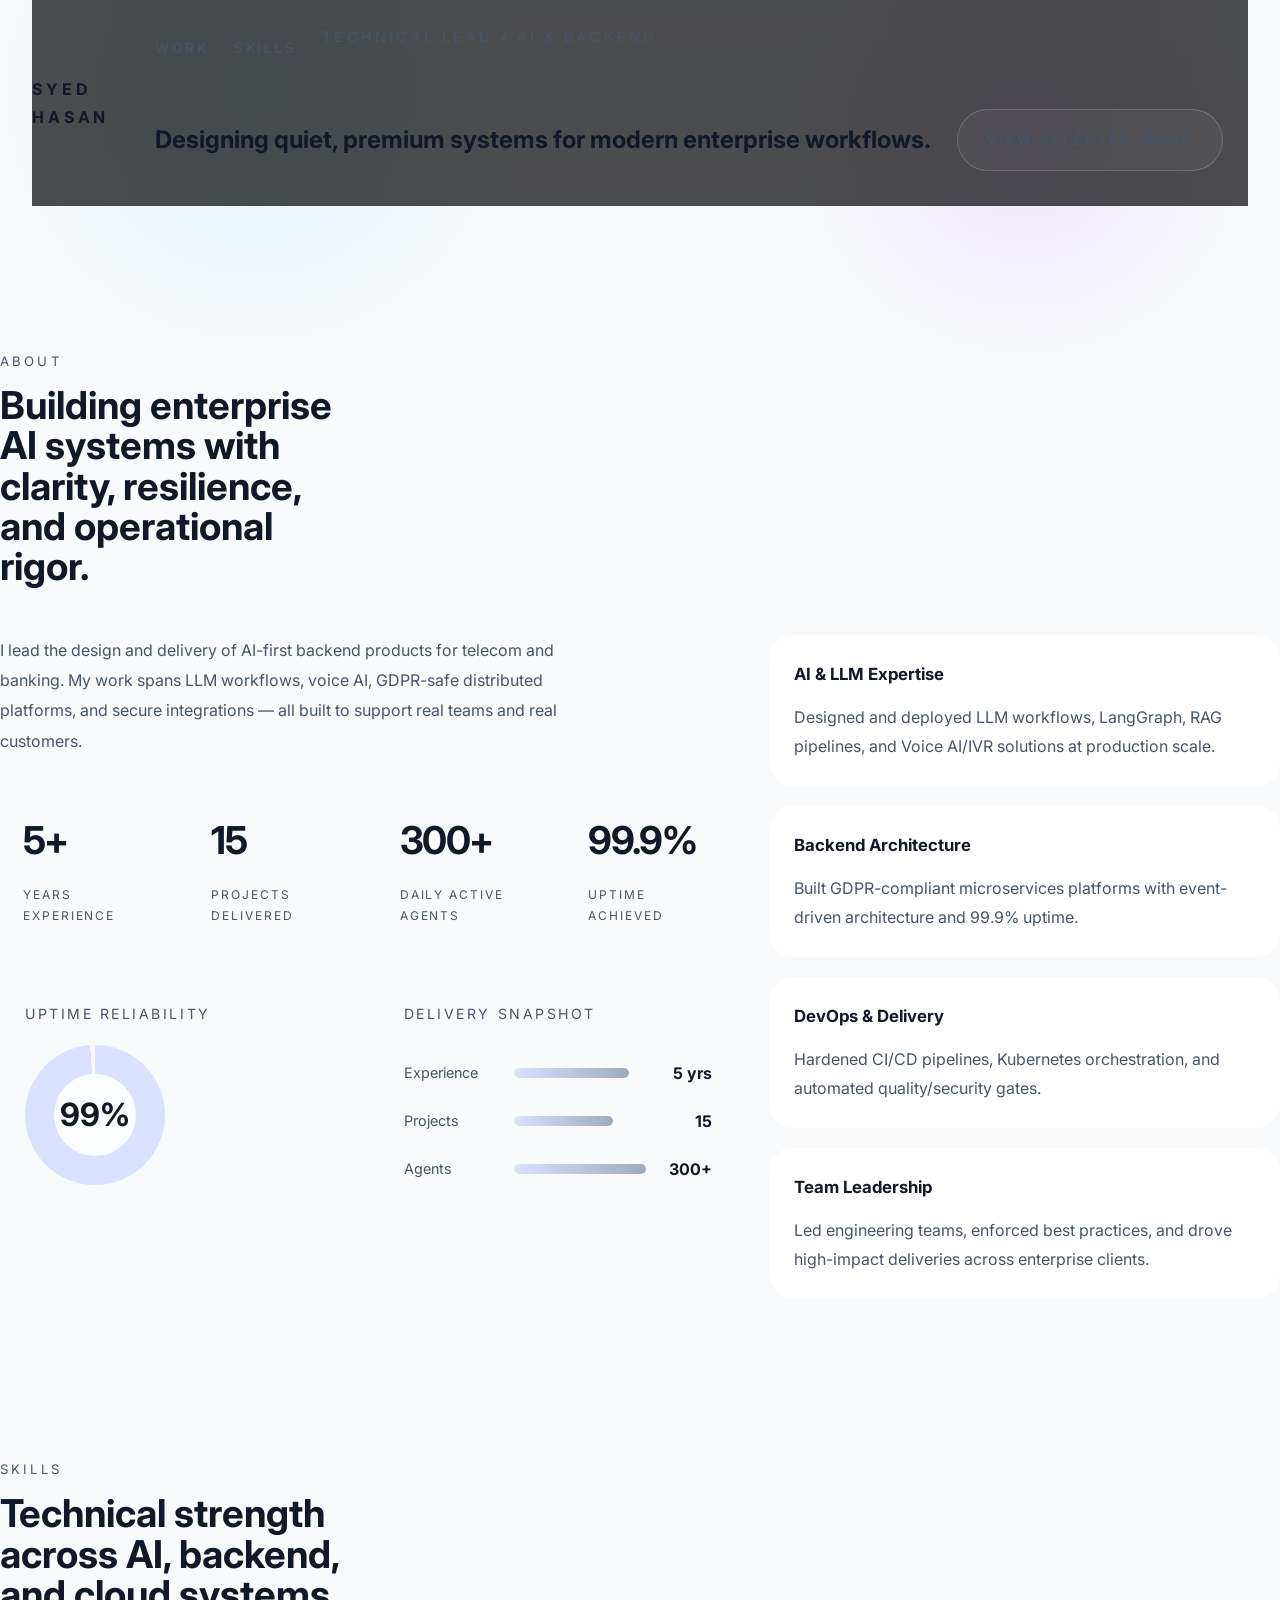
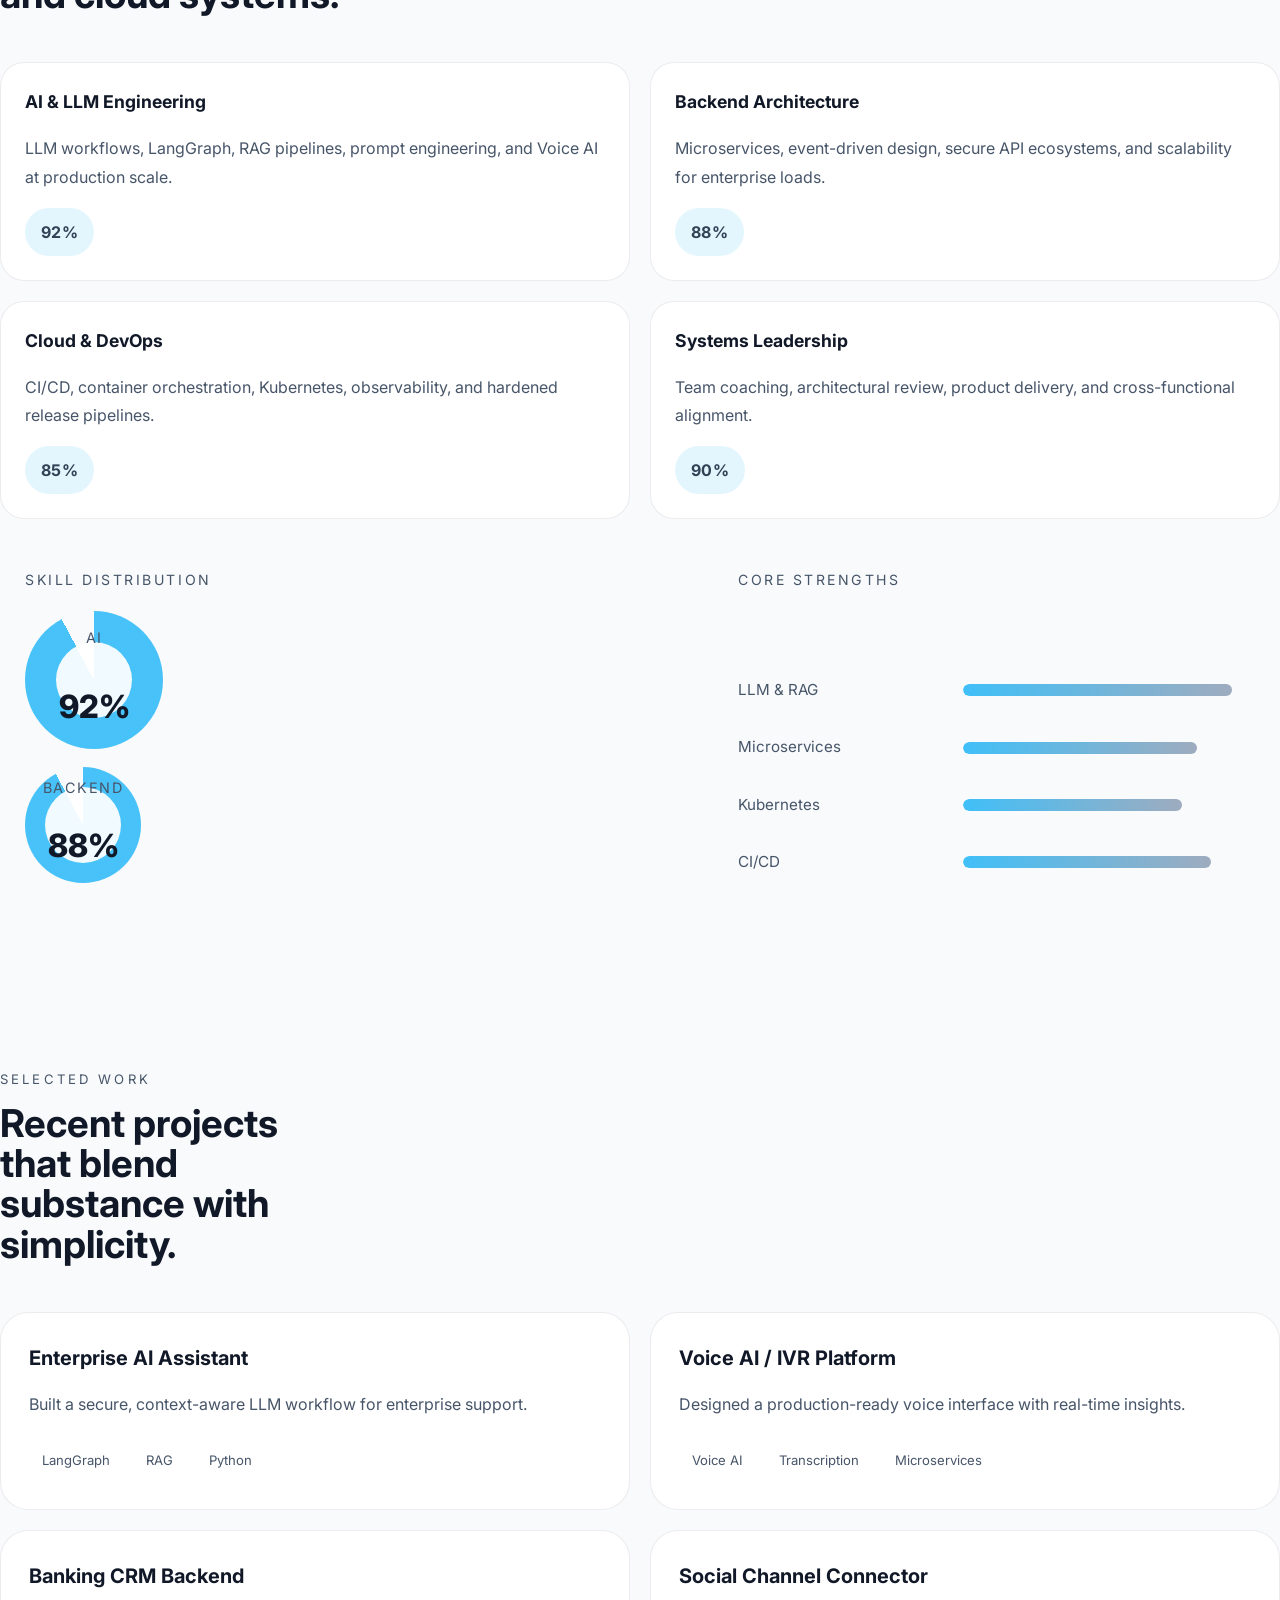
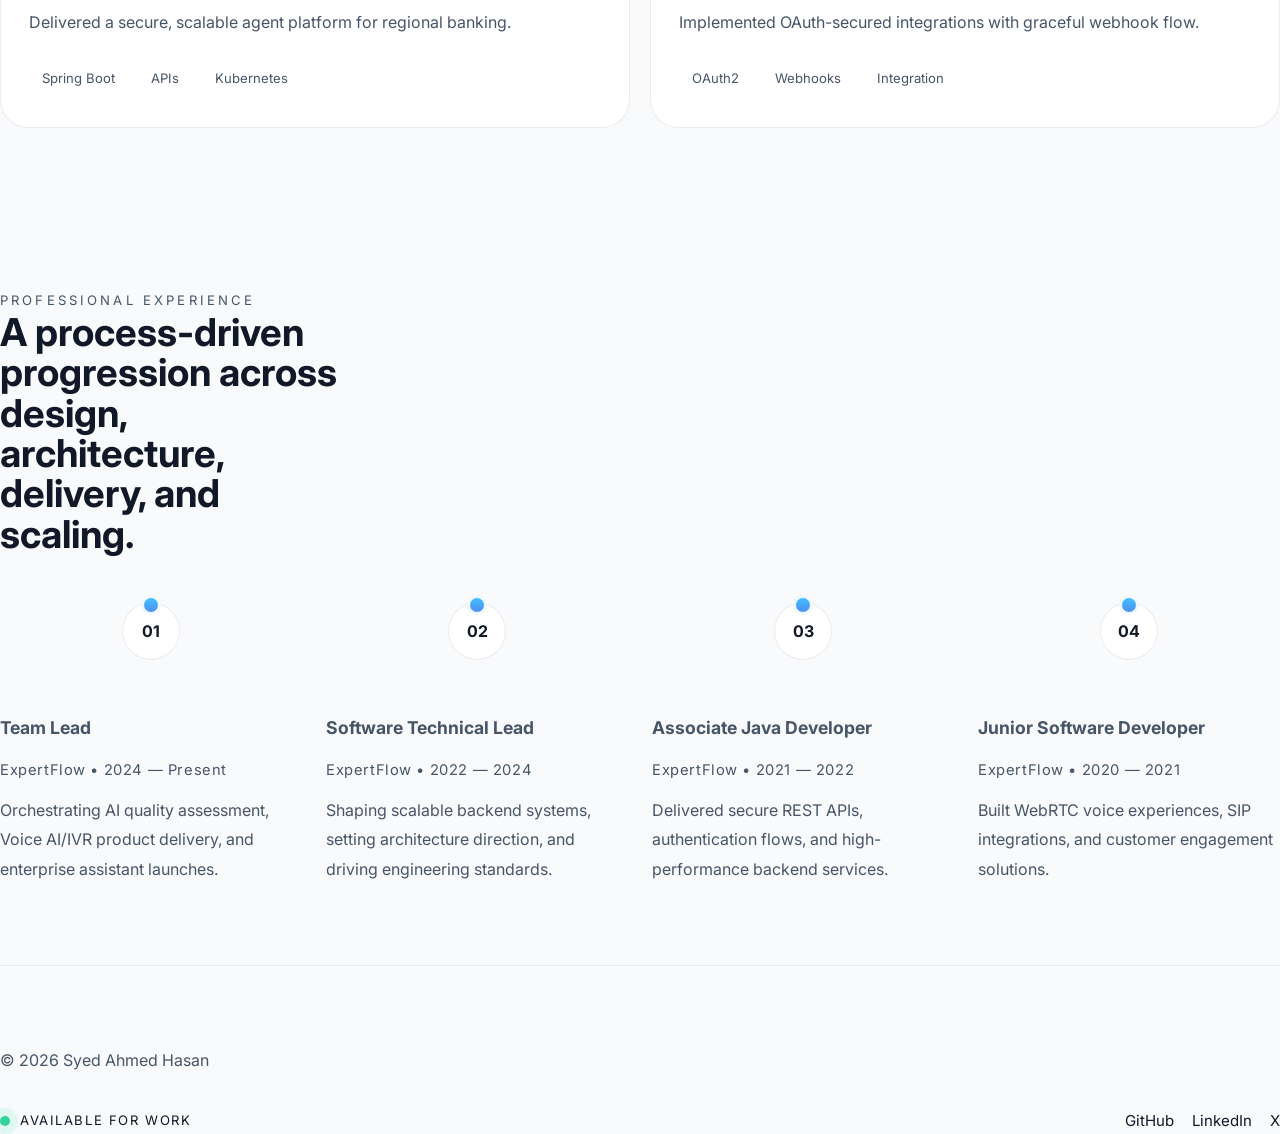
==== public/portfolio.html @ 3d046745 "remove into" ====
﻿<!DOCTYPE html>
<html lang="en">
  <head>
    <meta charset="UTF-8" />
    <meta name="viewport" content="width=device-width, initial-scale=1.0" />
    <meta name="color-scheme" content="dark light" />
    <meta name="theme-color" content="#09090b" />
    <title>Syed Ahmed Hasan — Portfolio</title>
    <meta
      name="description"
      content="A premium personal portfolio for a creative technical lead and AI engineer."
    />
    <link rel="preconnect" href="https://fonts.googleapis.com" />
    <link rel="preconnect" href="https://fonts.gstatic.com" crossorigin />
    <link
      href="https://fonts.googleapis.com/css2?family=Inter:wght@400;500;600;700;800&display=swap"
      rel="stylesheet"
    />
    <link rel="stylesheet" href="styles.css" />
  </head>
  <body>
    <div class="page-shell">
      <header class="topbar">
        <div class="brand">Syed Hasan</div>
        <button class="menu-toggle" aria-label="Toggle navigation">
          <span></span>
          <span></span>
          <span></span>
        </button>
        <nav class="nav-links" aria-label="Primary navigation">
          <a href="#work">Work</a>
            <a href="#skills">Skills</a>
            <p class="eyebrow">Technical Lead • AI & Backend</p>
            <h1>Designing quiet, premium systems for modern enterprise workflows.</h1>
            <!-- <p class="intro">
              I build refined AI platforms, scalable backend products, and
              thoughtful digital experiences for teams that move fast and value
              clarity.
            </p> -->
            <div class="hero-actions">
              <a class="button" href="#work">View Selected Work</a>
            </div>
          </div>
        </section>

        <section id="about" class="section about">
          <div class="section-heading">
            <p class="section-label">About</p>
            <h2>Building enterprise AI systems with clarity, resilience, and operational rigor.</h2>
          </div>
          <div class="about-grid">
            <div class="about-copy">
              <p class="about-text">
                I lead the design and delivery of AI-first backend products for telecom and banking. My work spans
                LLM workflows, voice AI, GDPR-safe distributed platforms, and secure integrations — all built to support
                real teams and real customers.
              </p>
              <div class="stats-grid">
                <article class="stat-card">
                  <span class="stat-value">5+</span>
                  <span class="stat-label">Years Experience</span>
                </article>
                <article class="stat-card">
                  <span class="stat-value">15</span>
                  <span class="stat-label">Projects Delivered</span>
                </article>
                <article class="stat-card">
                  <span class="stat-value">300+</span>
                  <span class="stat-label">Daily Active Agents</span>
                </article>
                <article class="stat-card">
                  <span class="stat-value">99.9%</span>
                  <span class="stat-label">Uptime Achieved</span>
                </article>
              </div>
              <div class="graph-grid" aria-label="Portfolio impact charts">
                <article class="graph-card">
                  <p class="graph-title">Uptime reliability</p>
                  <div class="radial-chart" role="img" aria-label="99 percent uptime">
                    <span>99%</span>
                  </div>
                </article>
                <article class="graph-card">
                  <p class="graph-title">Delivery snapshot</p>
                  <div class="bars">
                    <div class="bar-row">
                      <span class="bar-label">Experience</span>
                      <div class="bar"><span class="fill fill-80"></span></div>
                      <strong>5 yrs</strong>
                    </div>
                    <div class="bar-row">
                      <span class="bar-label">Projects</span>
                      <div class="bar"><span class="fill fill-60"></span></div>
                      <strong>15</strong>
                    </div>
                    <div class="bar-row">
                      <span class="bar-label">Agents</span>
                      <div class="bar"><span class="fill fill-95"></span></div>
                      <strong>300+</strong>
                    </div>
                  </div>
                </article>
              </div>
            </div>
            <aside class="about-highlights">
              <article class="highlight-card">
                <h3>AI &amp; LLM Expertise</h3>
                <p>Designed and deployed LLM workflows, LangGraph, RAG pipelines, and Voice AI/IVR solutions at production scale.</p>
              </article>
              <article class="highlight-card">
                <h3>Backend Architecture</h3>
                <p>Built GDPR-compliant microservices platforms with event-driven architecture and 99.9% uptime.</p>
              </article>
              <article class="highlight-card">
                <h3>DevOps &amp; Delivery</h3>
                <p>Hardened CI/CD pipelines, Kubernetes orchestration, and automated quality/security gates.</p>
              </article>
              <article class="highlight-card">
                <h3>Team Leadership</h3>
                <p>Led engineering teams, enforced best practices, and drove high-impact deliveries across enterprise clients.</p>
              </article>
            </aside>
          </div>
        </section>

        <section id="skills" class="section skills">
          <div class="section-heading">
            <p class="section-label">Skills</p>
            <h2>Technical strength across AI, backend, and cloud systems.</h2>
          </div>
          <div class="skills-grid">
            <article class="skill-tile">
              <h3>AI &amp; LLM Engineering</h3>
              <p>LLM workflows, LangGraph, RAG pipelines, prompt engineering, and Voice AI at production scale.</p>
              <div class="skill-pill">92%</div>
            </article>
            <article class="skill-tile">
              <h3>Backend Architecture</h3>
              <p>Microservices, event-driven design, secure API ecosystems, and scalability for enterprise loads.</p>
              <div class="skill-pill">88%</div>
            </article>
            <article class="skill-tile">
              <h3>Cloud &amp; DevOps</h3>
              <p>CI/CD, container orchestration, Kubernetes, observability, and hardened release pipelines.</p>
              <div class="skill-pill">85%</div>
            </article>
            <article class="skill-tile">
              <h3>Systems Leadership</h3>
              <p>Team coaching, architectural review, product delivery, and cross-functional alignment.</p>
              <div class="skill-pill">90%</div>
            </article>
          </div>
          <div class="skill-charts">
            <article class="chart-card">
              <p class="chart-title">Skill distribution</p>
              <div class="radial-skill">
                <span>AI</span>
                <strong>92%</strong>
              </div>
              <div class="radial-skill small">
                <span>Backend</span>
                <strong>88%</strong>
              </div>
            </article>
            <article class="chart-card">
              <p class="chart-title">Core strengths</p>
              <div class="skill-bars">
                <div class="skill-row">
                  <span>LLM &amp; RAG</span>
                  <div class="bar-track"><div class="bar-fill fill-92"></div></div>
                </div>
                <div class="skill-row">
                  <span>Microservices</span>
                  <div class="bar-track"><div class="bar-fill fill-80"></div></div>
                </div>
                <div class="skill-row">
                  <span>Kubernetes</span>
                  <div class="bar-track"><div class="bar-fill fill-75"></div></div>
                </div>
                <div class="skill-row">
                  <span>CI/CD</span>
                  <div class="bar-track"><div class="bar-fill fill-85"></div></div>
                </div>
              </div>
            </article>
          </div>
        </section>

        <section id="work" class="section work">
          <div class="section-heading">
            <p class="section-label">Selected Work</p>
            <h2>Recent projects that blend substance with simplicity.</h2>
          </div>
          <div class="work-grid">
            <article class="card">
              <h3>Enterprise AI Assistant</h3>
              <p>Built a secure, context-aware LLM workflow for enterprise support.</p>
              <div class="tags">
                <span>LangGraph</span>
                <span>RAG</span>
                <span>Python</span>
              </div>
            </article>
            <article class="card">
              <h3>Voice AI / IVR Platform</h3>
              <p>Designed a production-ready voice interface with real-time insights.</p>
              <div class="tags">
                <span>Voice AI</span>
                <span>Transcription</span>
                <span>Microservices</span>
              </div>
            </article>
            <article class="card">
              <h3>Banking CRM Backend</h3>
              <p>Delivered a secure, scalable agent platform for regional banking.</p>
              <div class="tags">
                <span>Spring Boot</span>
                <span>APIs</span>
                <span>Kubernetes</span>
              </div>
            </article>
            <article class="card">
              <h3>Social Channel Connector</h3>
              <p>Implemented OAuth-secured integrations with graceful webhook flow.</p>
              <div class="tags">
                <span>OAuth2</span>
                <span>Webhooks</span>
                <span>Integration</span>
              </div>
            </article>
          </div>
        </section>

        <section id="experience" class="section experience-flow">
          <div class="section-heading">
            <p class="section-label">Professional Experience</p>
            <h2>A process-driven progression across design, architecture, delivery, and scaling.</h2>
          </div>
          <div class="flow-track" aria-label="Professional experience process flow">
            <article class="flow-step">
              <div class="step-marker">01</div>
              <div class="step-copy">
                <p class="step-title">Team Lead</p>
                <p class="step-meta">ExpertFlow • 2024 — Present</p>
                <p>Orchestrating AI quality assessment, Voice AI/IVR product delivery, and enterprise assistant launches.</p>
              </div>
            </article>
            <article class="flow-step">
              <div class="step-marker">02</div>
              <div class="step-copy">
                <p class="step-title">Software Technical Lead</p>
                <p class="step-meta">ExpertFlow • 2022 — 2024</p>
                <p>Shaping scalable backend systems, setting architecture direction, and driving engineering standards.</p>
              </div>
            </article>
            <article class="flow-step">
              <div class="step-marker">03</div>
              <div class="step-copy">
                <p class="step-title">Associate Java Developer</p>
                <p class="step-meta">ExpertFlow • 2021 — 2022</p>
                <p>Delivered secure REST APIs, authentication flows, and high-performance backend services.</p>
              </div>
            </article>
            <article class="flow-step">
              <div class="step-marker">04</div>
              <div class="step-copy">
                <p class="step-title">Junior Software Developer</p>
                <p class="step-meta">ExpertFlow • 2020 — 2021</p>
                <p>Built WebRTC voice experiences, SIP integrations, and customer engagement solutions.</p>
              </div>
            </article>
          </div>
        </section>
      </main>

      <footer id="footer" class="footer">
        <p>© 2026 Syed Ahmed Hasan</p>
        <div class="footer-meta">
          <span class="status">
            <span class="status-dot"></span> available for work
          </span>
          <span class="social-links">
            <a href="https://github.com/hasyed97" target="_blank" rel="noreferrer">GitHub</a>
            <a href="https://linkedin.com" target="_blank" rel="noreferrer">LinkedIn</a>
            <a href="https://x.com" target="_blank" rel="noreferrer">X</a>
          </span>
        </div>
      </footer>
    </div>
    <script src="script.js"></script>
  </body>
</html>
---- public/styles.css ----
﻿@import "https://fonts.googleapis.com/css2?family=Inter:wght@400;500;600;700;800&display=swap";

:root {
  color-scheme: dark;
  font-family: "Inter", ui-sans-serif, system-ui, -apple-system, BlinkMacSystemFont,
    "Segoe UI", sans-serif;
  --bg: #09090b;
  --surface: rgba(255, 255, 255, 0.04);
  --surface-strong: rgba(255, 255, 255, 0.08);
  --text: #fafafa;
  --muted: #94a3b8;
  --accent: #d8e0ff;
  --border: rgba(255, 255, 255, 0.08);
  --panel: rgba(15, 23, 42, 0.9);
  --shadow: 0 45px 120px rgba(0, 0, 0, 0.28);
  background-color: var(--bg);
  color: var(--text);
}

@media (prefers-color-scheme: light) {
  :root {
    color-scheme: light;
    --bg: #f8fafc;
    --surface: rgba(255, 255, 255, 0.72);
    --surface-strong: rgba(15, 23, 42, 0.06);
    --text: #111827;
    --muted: #475569;
    --accent: #334155;
    --border: rgba(15, 23, 42, 0.08);
    --panel: rgba(255, 255, 255, 0.92);
    --shadow: 0 35px 90px rgba(15, 23, 42, 0.08);
  }
}

* {
  box-sizing: border-box;
}

html {
  scroll-behavior: smooth;
}

body {
  margin: 0;
  min-height: 100vh;
  background-color: var(--bg);
  color: var(--text);
  line-height: 1.75;
}

body::before {
  content: "";
  position: fixed;
  inset: 0;
  pointer-events: none;
  background: radial-gradient(circle at 20% 10%, rgba(56, 189, 248, 0.12), transparent 20%),
    radial-gradient(circle at 80% 15%, rgba(168, 85, 247, 0.12), transparent 18%);
}

img,
svg {
  display: block;
  max-width: 100%;
}

button,
a {
  font: inherit;
}

.page-shell {
  position: relative;
  max-width: 1280px;
  margin: 0 auto;
  padding: 0 32px 64px;
}

.topbar {
  position: sticky;
  top: 0;
  z-index: 20;
  display: flex;
  align-items: center;
  justify-content: space-between;
  gap: 24px;
  padding: 24px 0;
  backdrop-filter: blur(24px);
  background: rgba(9, 9, 11, 0.72);
  border-bottom: 1px solid var(--border);
}

.brand {
  font-size: 1rem;
  font-weight: 700;
  letter-spacing: 0.24em;
  text-transform: uppercase;
  color: var(--text);
}

.nav-links {
  display: flex;
  gap: 26px;
  align-items: center;
  flex-wrap: wrap;
}

.nav-links a {
  color: var(--muted);
  text-decoration: none;
  font-size: 0.88rem;
  letter-spacing: 0.18em;
  text-transform: uppercase;
  transition: color 150ms ease;
}

.nav-links a:hover,
.nav-links a:focus-visible {
  color: var(--text);
}

.menu-toggle {
  display: none;
  border: none;
  background: transparent;
  padding: 10px;
  cursor: pointer;
}

.menu-toggle span {
  display: block;
  width: 22px;
  height: 2px;
  border-radius: 999px;
  background: var(--text);
  margin: 5px 0;
  transition: transform 150ms ease, opacity 150ms ease;
}

.hero {
  padding: 140px 0 100px;
}

.eyebrow {
  margin: 0 0 1.5rem;
  font-size: 0.9rem;
  letter-spacing: 0.22em;
  text-transform: uppercase;
  color: var(--muted);
}

.hero h1 {
  margin: 0;
  font-size: clamp(3rem, 5vw, 5.4rem);
  font-weight: 800;
  letter-spacing: -0.06em;
  line-height: 0.98;
  max-width: 12ch;
}

.hero .intro {
  margin: 2rem 0 2.6rem;
  max-width: 60ch;
  color: var(--muted);
  font-size: 1.05rem;
  line-height: 1.9;
}

.hero-actions {
  display: flex;
  align-items: center;
}

.button {
  display: inline-flex;
  align-items: center;
  justify-content: center;
  padding: 18px 28px;
  border-radius: 999px;
  border: 1px solid rgba(255, 255, 255, 0.18);
  background: rgba(255, 255, 255, 0.04);
  color: var(--text);
  text-decoration: none;
  font-weight: 600;
  letter-spacing: 0.02em;
  transition: transform 150ms ease, background-color 150ms ease, border-color 150ms ease;
}

.button:hover,
.button:focus-visible {
  transform: translateY(-2px);
  background: rgba(255, 255, 255, 0.08);
  border-color: rgba(255, 255, 255, 0.27);
}

.section {
  padding: 80px 0;
}

.section-heading {
  margin-bottom: 48px;
}

.section-label {
  margin: 0 0 12px;
  color: var(--muted);
  text-transform: uppercase;
  letter-spacing: 0.24em;
  font-size: 0.82rem;
}

.section-heading h2 {
  margin: 0;
  font-size: clamp(2rem, 3vw, 3.2rem);
  max-width: 14ch;
  line-height: 1.05;
}

.about-grid {
  display: grid;
  grid-template-columns: 1.3fr 0.9fr;
  gap: 32px;
  align-items: start;
}

.about-copy {
  display: grid;
  gap: 28px;
}

.about-text {
  margin: 0;
  color: var(--muted);
  font-size: 1rem;
  max-width: 58ch;
  line-height: 1.9;
}

.stats-grid {
  display: grid;
  grid-template-columns: repeat(4, minmax(0, 1fr));
  gap: 16px;
}

.stat-card {
  padding: 22px;
  border-radius: 20px;
  background: rgba(255, 255, 255, 0.05);
  border: 1px solid rgba(255, 255, 255, 0.08);
  display: grid;
  gap: 10px;
}

.stat-value {
  font-size: 2.4rem;
  font-weight: 700;
  letter-spacing: -0.04em;
}

.stat-label {
  color: var(--muted);
  text-transform: uppercase;
  letter-spacing: 0.16em;
  font-size: 0.75rem;
}

.graph-grid {
  display: grid;
  grid-template-columns: 1fr 1fr;
  gap: 20px;
}

.graph-card,
.chart-card {
  padding: 24px;
  border-radius: 24px;
  background: rgba(255, 255, 255, 0.05);
  border: 1px solid rgba(255, 255, 255, 0.08);
  display: grid;
  gap: 18px;
}

.skills-grid {
  display: grid;
  grid-template-columns: repeat(2, minmax(0, 1fr));
  gap: 20px;
}

.skill-tile {
  padding: 24px;
  border-radius: 24px;
  background: var(--panel);
  border: 1px solid var(--border);
  display: grid;
  gap: 16px;
}

.skill-tile h3 {
  margin: 0;
  font-size: 1.1rem;
  font-weight: 700;
}

.skill-tile p {
  margin: 0;
  color: var(--muted);
  line-height: 1.8;
}

.skill-pill {
  display: inline-flex;
  align-items: center;
  justify-content: center;
  width: fit-content;
  padding: 10px 16px;
  border-radius: 999px;
  background: rgba(56, 189, 248, 0.14);
  color: var(--accent);
  font-weight: 700;
  letter-spacing: 0.02em;
}

.skill-charts {
  display: grid;
  grid-template-columns: 1.1fr 0.9fr;
  gap: 20px;
  margin-top: 24px;
}

.chart-title {
  margin: 0;
  color: var(--muted);
  font-size: 0.88rem;
  text-transform: uppercase;
  letter-spacing: 0.18em;
}

.radial-skill {
  width: 138px;
  height: 138px;
  border-radius: 50%;
  background: conic-gradient(
    rgba(56, 189, 248, 0.92) 0deg 332deg,
    rgba(255, 255, 255, 0.08) 332deg 360deg
  );
  display: grid;
  place-items: center;
  position: relative;
}

.radial-skill::before {
  content: "";
  width: 76px;
  height: 76px;
  border-radius: 50%;
  background: var(--panel);
  position: absolute;
}

.radial-skill span,
.radial-skill strong {
  position: relative;
}

.radial-skill span {
  color: var(--muted);
  font-size: 0.9rem;
  letter-spacing: 0.1em;
  text-transform: uppercase;
}

.radial-skill strong {
  color: var(--text);
  font-size: 2rem;
  font-weight: 800;
}

.radial-skill.small {
  width: 116px;
  height: 116px;
}

.skill-bars {
  display: grid;
  gap: 16px;
}

.skill-row {
  display: grid;
  grid-template-columns: 1fr 1.4fr;
  gap: 16px;
  align-items: center;
}

.skill-row span {
  color: var(--muted);
  font-size: 0.95rem;
}

.bar-track {
  width: 100%;
  height: 12px;
  border-radius: 999px;
  background: rgba(255, 255, 255, 0.08);
  overflow: hidden;
}

.bar-fill {
  width: 0;
  height: 100%;
  border-radius: inherit;
  background: linear-gradient(90deg, rgba(56, 189, 248, 0.96), rgba(148, 163, 184, 0.9));
  transition: width 320ms ease, transform 240ms ease, background 320ms ease;
}

.bar-row {
  transition: transform 200ms ease;
}

.bar-row:hover {
  transform: translateX(3px);
}

.bar-row:hover .bar-fill {
  transform: scaleX(1.02);
  background: linear-gradient(90deg, rgba(56, 189, 248, 1), rgba(148, 163, 184, 0.98));
}

.skill-tile {
  transition: transform 220ms ease, border-color 220ms ease, background-color 220ms ease;
}

.skill-tile:hover {
  transform: translateY(-3px);
  border-color: rgba(56, 189, 248, 0.2);
}

.skill-tile:hover .skill-pill {
  background: rgba(56, 189, 248, 0.18);
}

.fill-92 {
  width: 92%;
}

.fill-85 {
  width: 85%;
}

.fill-80 {
  width: 80%;
}

.fill-75 {
  width: 75%;
}

.experience-flow .flow-track {
  position: relative;
  padding-left: 56px;
}

.experience-flow .flow-track::before {
  content: "";
  position: absolute;
  left: 28px;
  top: 24px;
  bottom: 24px;
  width: 2px;
  background: rgba(255, 255, 255, 0.08);
}

.flow-step {
  display: grid;
  grid-template-columns: auto 1fr;
  gap: 18px;
  position: relative;
  padding: 18px 0;
}

.flow-step::before {
  content: "";
  position: absolute;
  left: 22px;
  top: 26px;
  width: 14px;
  height: 14px;
  border-radius: 50%;
  background: linear-gradient(180deg, rgba(56, 189, 248, 0.95), rgba(59, 130, 246, 0.9));
  border: 3px solid var(--panel);
  transition: box-shadow 280ms ease;
}

.flow-step:hover::before {
  box-shadow: 0 0 16px rgba(56, 189, 248, 0.4), inset 0 0 8px rgba(59, 130, 246, 0.2);
}

.step-marker {
  width: 58px;
  height: 58px;
  border-radius: 50%;
  display: grid;
  place-items: center;
  background: var(--panel);
  border: 1px solid var(--border);
  font-weight: 700;
  color: var(--text);
  transition: transform 220ms ease, border-color 220ms ease, box-shadow 220ms ease;
}

.flow-step:hover .step-marker {
  transform: scale(1.08);
  border-color: rgba(56, 189, 248, 0.3);
  box-shadow: 0 0 12px rgba(56, 189, 248, 0.2);
}

.step-copy {
  display: grid;
  gap: 12px;
  transition: transform 220ms ease;
}

.flow-step:hover .step-copy {
  transform: translateX(2px);
}

@media (min-width: 1000px) {
  .experience-flow .flow-track {
    display: grid;
    grid-template-columns: repeat(4, minmax(0, 1fr));
    gap: 24px;
    padding-left: 0;
  }

  .experience-flow .flow-track::before {
    left: 0;
    right: 0;
    top: 46px;
    bottom: auto;
    width: auto;
    height: 2px;
  }

  .flow-step {
    grid-template-columns: 1fr;
    padding: 0;
    align-items: start;
  }

  .flow-step::before {
    left: calc(50% - 10px);
    top: -7px;
  }

  .step-marker {
    margin: 0 auto;
  }

  .step-copy {
    padding-top: 34px;
  }
}

.step-title {
  margin: 0;
  font-size: 1.1rem;
  font-weight: 700;
}

.step-meta {
  margin: 0;
  color: var(--muted);
  font-size: 0.92rem;
  letter-spacing: 0.04em;
}

.experience-flow p {
  margin: 0;
  color: var(--muted);
  line-height: 1.85;
}

.graph-title {
  margin: 0;
  color: var(--muted);
  font-size: 0.88rem;
  text-transform: uppercase;
  letter-spacing: 0.18em;
}

.radial-chart {
  width: 140px;
  height: 140px;
  border-radius: 50%;
  background: conic-gradient(
    rgba(216, 224, 255, 0.95) 0deg 356deg,
    rgba(255, 255, 255, 0.1) 356deg 360deg
  );
  display: grid;
  place-items: center;
  position: relative;
}

.radial-chart::before {
  content: "";
  width: 82px;
  height: 82px;
  border-radius: 50%;
  background: var(--panel);
  position: absolute;
}

.radial-chart span {
  position: relative;
  font-size: 2rem;
  font-weight: 700;
}

.bars {
  display: grid;
  gap: 16px;
}

.bar-row {
  display: grid;
  grid-template-columns: 94px 1fr auto;
  gap: 16px;
  align-items: center;
}

.bar-label {
  color: var(--muted);
  font-size: 0.9rem;
}

.bar {
  height: 10px;
  border-radius: 999px;
  background: rgba(255, 255, 255, 0.08);
  overflow: hidden;
}

.bar span {
  display: block;
  height: 100%;
  border-radius: inherit;
  background: linear-gradient(90deg, rgba(216, 224, 255, 0.96), rgba(148, 163, 184, 0.9));
}

.fill-80 {
  width: 80%;
}

.fill-60 {
  width: 60%;
}

.fill-95 {
  width: 95%;
}

.about-highlights {
  display: grid;
  gap: 20px;
}

.highlight-card {
  padding: 24px;
  border-radius: 24px;
  background: var(--panel);
  border: 1px solid rgba(255, 255, 255, 0.08);
  display: grid;
  gap: 14px;
}

.highlight-card h3 {
  margin: 0;
  font-size: 1.05rem;
  font-weight: 700;
}

.highlight-card p {
  margin: 0;
  color: var(--muted);
  line-height: 1.8;
}

.work-grid {
  display: grid;
  grid-template-columns: repeat(2, minmax(0, 1fr));
  gap: 20px;
}

.card {
  padding: 28px;
  border-radius: 28px;
  background: var(--panel);
  border: 1px solid var(--border);
  backdrop-filter: blur(24px);
  transition: transform 150ms ease, border-color 150ms ease;
}

.card:hover,
.card:focus-within {
  transform: translateY(-3px);
  border-color: rgba(255, 255, 255, 0.2);
}

.card h3 {
  margin: 0 0 0.85rem;
  font-size: 1.25rem;
  font-weight: 700;
}

.card p {
  margin: 0;
  color: var(--muted);
  font-size: 1rem;
  line-height: 1.75;
}

.tags {
  margin-top: 1.4rem;
  display: flex;
  flex-wrap: wrap;
  gap: 10px;
}

.tags span {
  display: inline-flex;
  padding: 8px 12px;
  border-radius: 999px;
  font-size: 0.82rem;
  color: var(--muted);
  border: 1px solid rgba(255, 255, 255, 0.08);
}

.timeline-grid {
  display: grid;
  gap: 28px;
}

.timeline-item {
  display: grid;
  gap: 14px;
  padding: 26px 0;
  border-bottom: 1px solid var(--border);
}

.timeline-item:last-child {
  border-bottom: none;
}

.timeline-role {
  margin: 0;
  font-size: 1.1rem;
  font-weight: 700;
}

.timeline-company,
.timeline-date {
  margin: 0;
  color: var(--muted);
  font-size: 0.94rem;
}

.timeline-date {
  letter-spacing: 0.04em;
}

.timeline-copy {
  margin: 0;
  max-width: 72ch;
  color: var(--muted);
  font-size: 1rem;
  line-height: 1.85;
}

.footer {
  padding-top: 64px;
  border-top: 1px solid var(--border);
  display: flex;
  flex-direction: column;
  gap: 18px;
  color: var(--muted);
}

.footer-meta {
  display: flex;
  flex-wrap: wrap;
  gap: 20px;
  align-items: center;
  justify-content: space-between;
}

.status {
  display: inline-flex;
  align-items: center;
  gap: 10px;
  letter-spacing: 0.12em;
  text-transform: uppercase;
  font-size: 0.82rem;
  color: var(--text);
}

.status-dot {
  width: 10px;
  height: 10px;
  border-radius: 50%;
  background: #34d399;
  box-shadow: 0 0 0 8px rgba(52, 211, 153, 0.12);
}

.social-links {
  display: flex;
  gap: 18px;
  flex-wrap: wrap;
}

.social-links a {
  color: var(--text);
  text-decoration: none;
  font-size: 0.94rem;
  transition: color 150ms ease;
}

.social-links a:hover,
.social-links a:focus-visible {
  color: var(--accent);
}

@media (max-width: 900px) {
  .page-shell {
    padding: 0 24px 48px;
  }

  .topbar {
    flex-wrap: wrap;
    justify-content: space-between;
    gap: 16px;
  }

  .hero {
    padding: 100px 0 80px;
  }

  .hero h1 {
    font-size: clamp(2.2rem, 4vw, 3.6rem);
  }

  .hero .intro {
    font-size: 1rem;
    max-width: 70ch;
  }

  .work-grid,
  .skills-grid {
    grid-template-columns: 1fr;
  }

  .about-grid {
    grid-template-columns: 1fr;
    gap: 24px;
  }

  .stats-grid {
    grid-template-columns: repeat(2, minmax(0, 1fr));
  }

  .graph-grid,
  .skill-charts {
    grid-template-columns: 1fr;
  }

  .about-highlights {
    grid-template-columns: 1fr 1fr;
    gap: 24px;
  }

  .experience-flow .flow-track {
    padding-left: 0;
  }

  .experience-flow .flow-track::before {
    left: 14px;
  }

  .flow-step {
    grid-template-columns: 1fr;
    padding-left: 0;
  }

  .flow-step::before {
    left: 8px;
  }
}

@media (max-width: 640px) {
  .page-shell {
    padding: 0 24px 48px;
  }

  .hero {
    padding-top: 80px;
  }

  .topbar {
    padding: 20px 0;
  }

  .hero h1 {
    font-size: clamp(2.2rem, 8vw, 3.2rem);
  }

  .hero .intro {
    font-size: 0.95rem;
  }

  .section {
    padding: 60px 0;
  }

  .menu-toggle {
    display: block;
  }

  .nav-links {
    position: absolute;
    top: 100%;
    left: 24px;
    right: 24px;
    display: flex;
    flex-direction: column;
    gap: 16px;
    padding: 20px;
    margin-top: 12px;
    background: var(--panel);
    border: 1px solid var(--border);
    border-radius: 24px;
    backdrop-filter: blur(24px);
    opacity: 0;
    pointer-events: none;
    transform: translateY(-8px);
    transition: opacity 150ms ease, transform 150ms ease;
    z-index: 10;
  }

  .nav-links.visible {
    opacity: 1;
    pointer-events: auto;
    transform: translateY(0);
  }

  .nav-links a {
    font-size: 0.92rem;
    color: var(--text);
  }

  .stats-grid {
    grid-template-columns: 1fr;
  }

  .about-highlights {
    grid-template-columns: 1fr;
  }

  .experience-flow .flow-track {
    padding-left: 0;
  }

  .experience-flow .flow-track::before {
    left: 14px;
  }

  .flow-step {
    grid-template-columns: 1fr;
    padding-left: 0;
  }

  .flow-step::before {
    left: 8px;
  }
}

@media (prefers-reduced-motion: reduce) {
  *,
  *::before,
  *::after {
    animation-duration: 0.01ms !important;
    animation-iteration-count: 1 !important;
    transition-duration: 0.01ms !important;
    scroll-behavior: auto !important;
  }
}
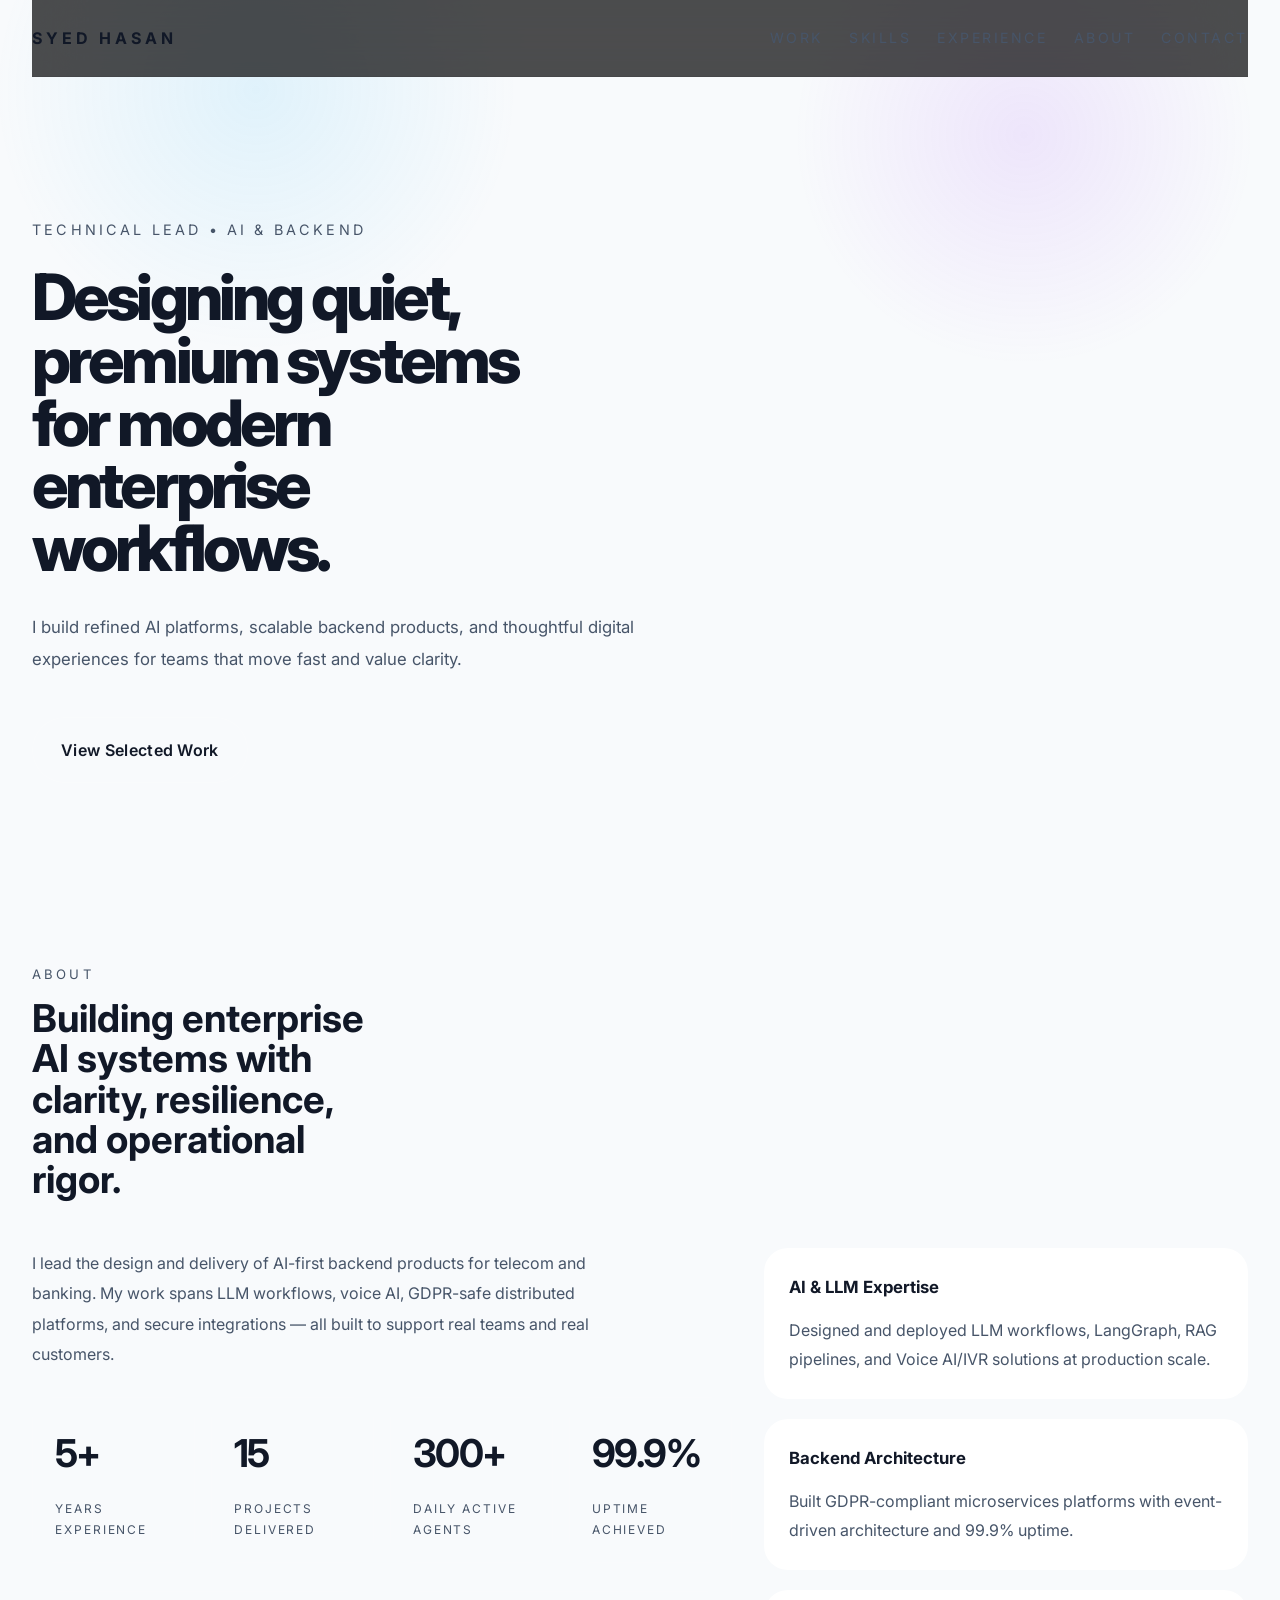
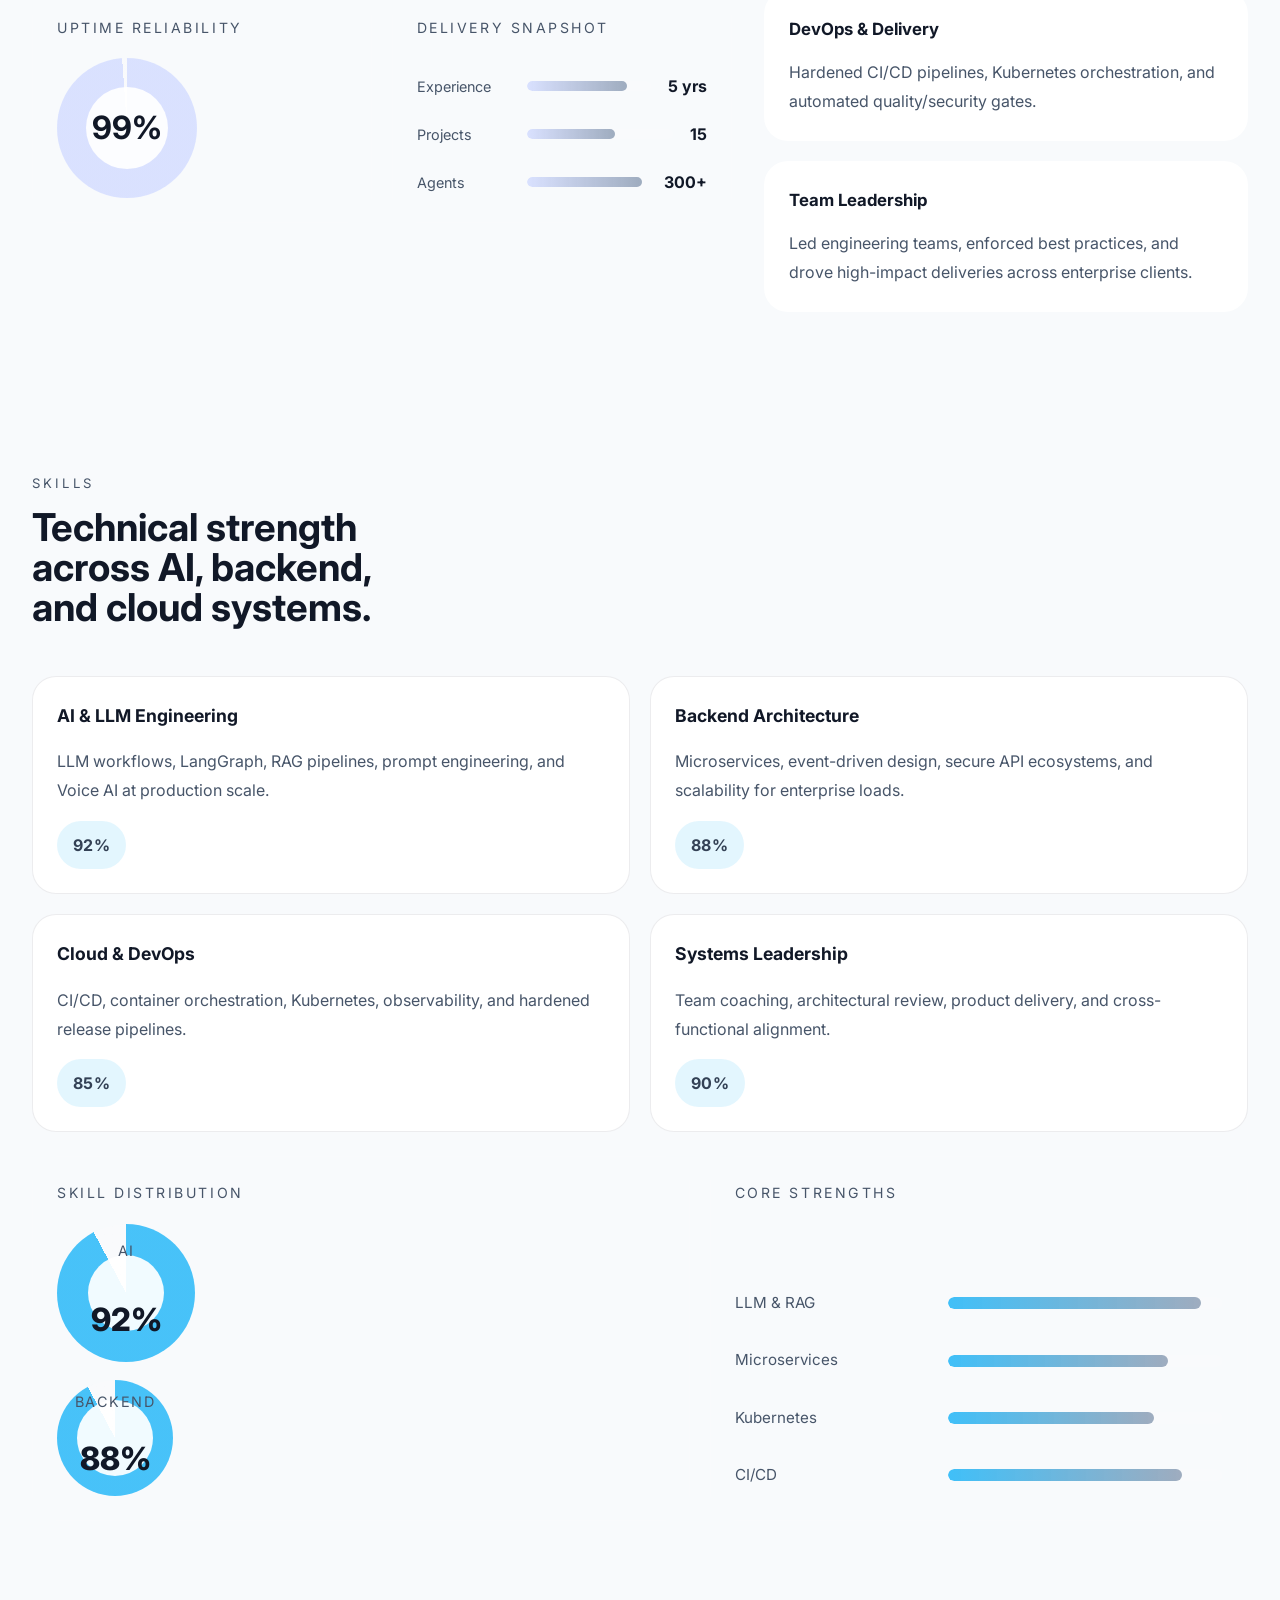
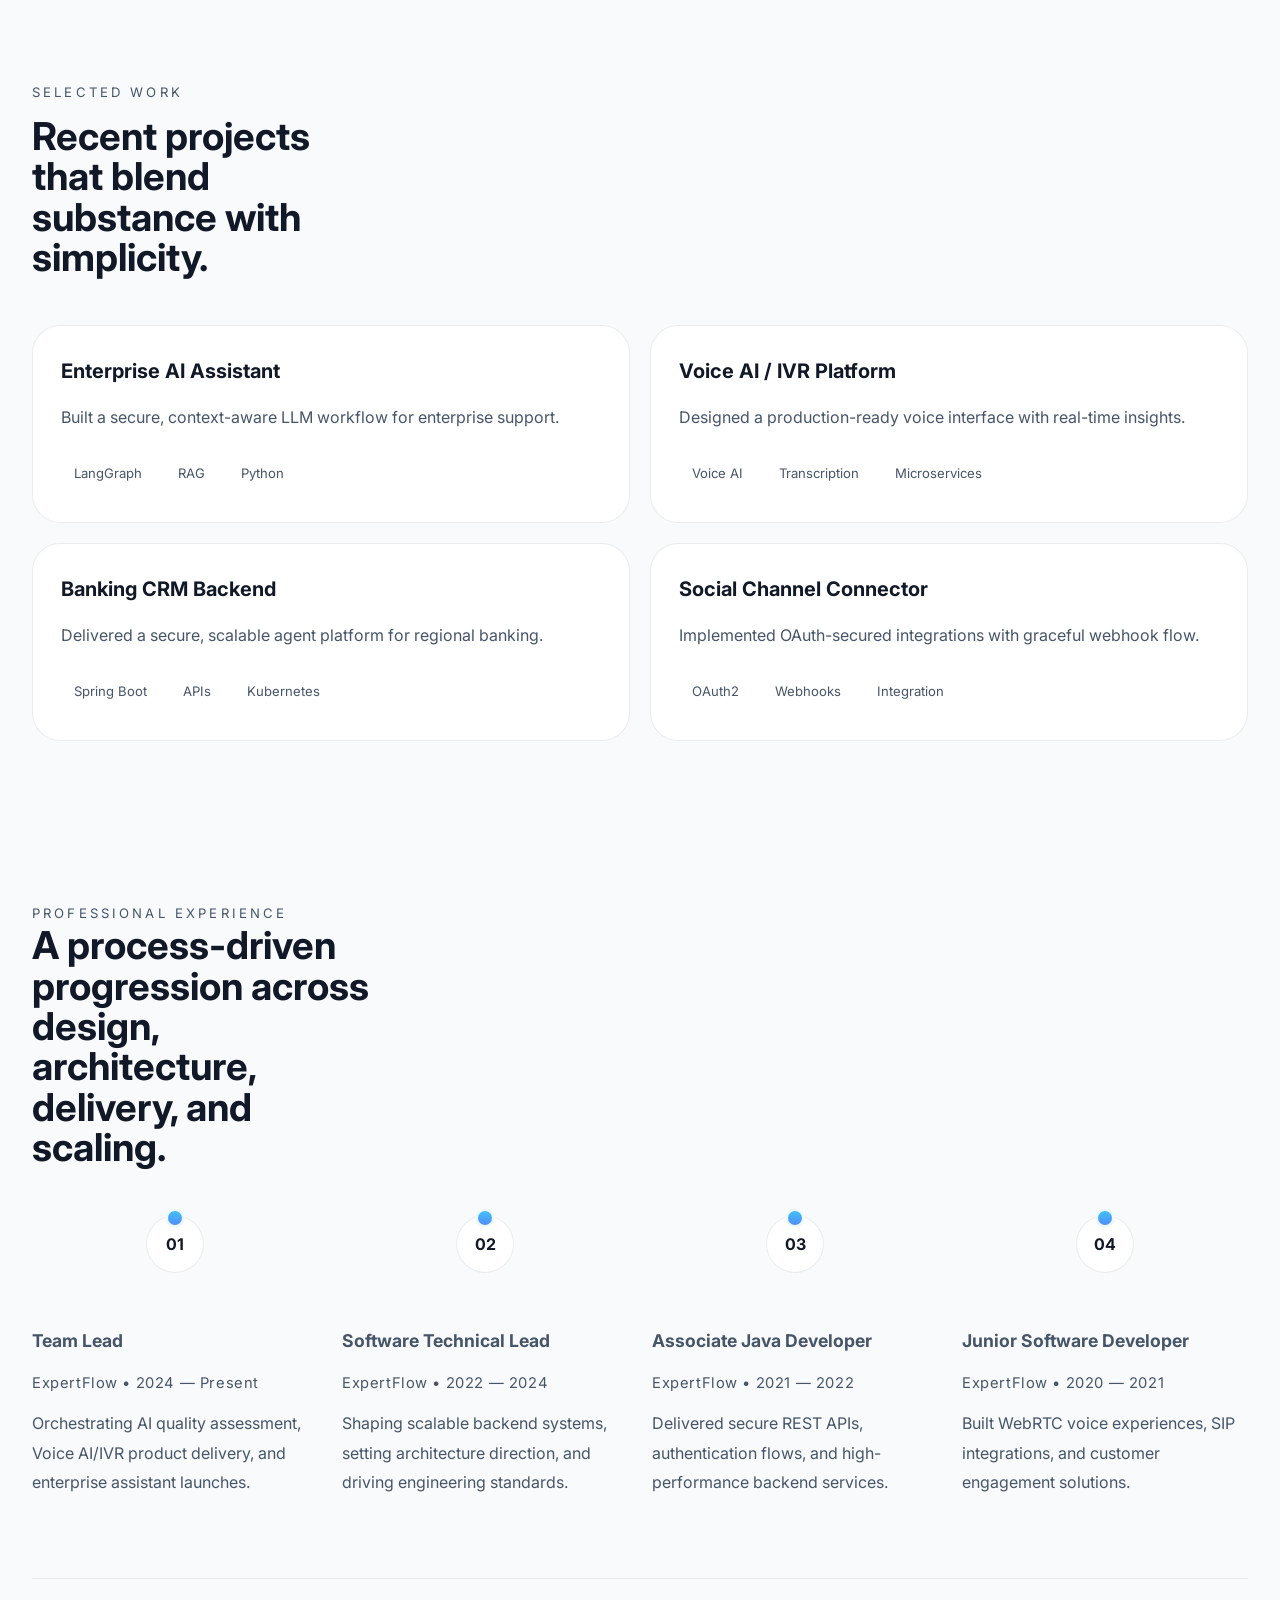
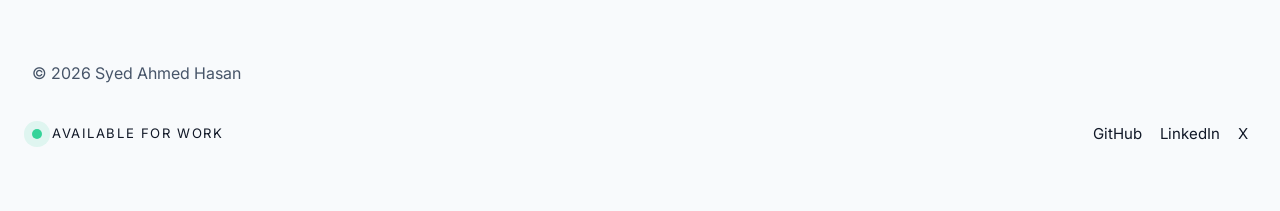
==== commit 0c114c1b: "Fix Vercel static page by correcting broken public/portfolio.html hero markup" ====
--- a/public/portfolio.html
+++ b/public/portfolio.html
@@ -29,17 +29,22 @@
         </button>
         <nav class="nav-links" aria-label="Primary navigation">
           <a href="#work">Work</a>
-            <a href="#skills">Skills</a>
-            <p class="eyebrow">Technical Lead • AI & Backend</p>
-            <h1>Designing quiet, premium systems for modern enterprise workflows.</h1>
-            <!-- <p class="intro">
-              I build refined AI platforms, scalable backend products, and
-              thoughtful digital experiences for teams that move fast and value
-              clarity.
-            </p> -->
-            <div class="hero-actions">
-              <a class="button" href="#work">View Selected Work</a>
-            </div>
+          <a href="#skills">Skills</a>
+          <a href="#experience">Experience</a>
+          <a href="#about">About</a>
+          <a href="#footer">Contact</a>
+        </nav>
+      </header>
+
+      <main>
+        <section class="hero">
+          <p class="eyebrow">Technical Lead • AI & Backend</p>
+          <h1>Designing quiet, premium systems for modern enterprise workflows.</h1>
+          <p class="intro">
+            I build refined AI platforms, scalable backend products, and thoughtful digital experiences for teams that move fast and value clarity.
+          </p>
+          <div class="hero-actions">
+            <a class="button" href="#work">View Selected Work</a>
           </div>
         </section>
 
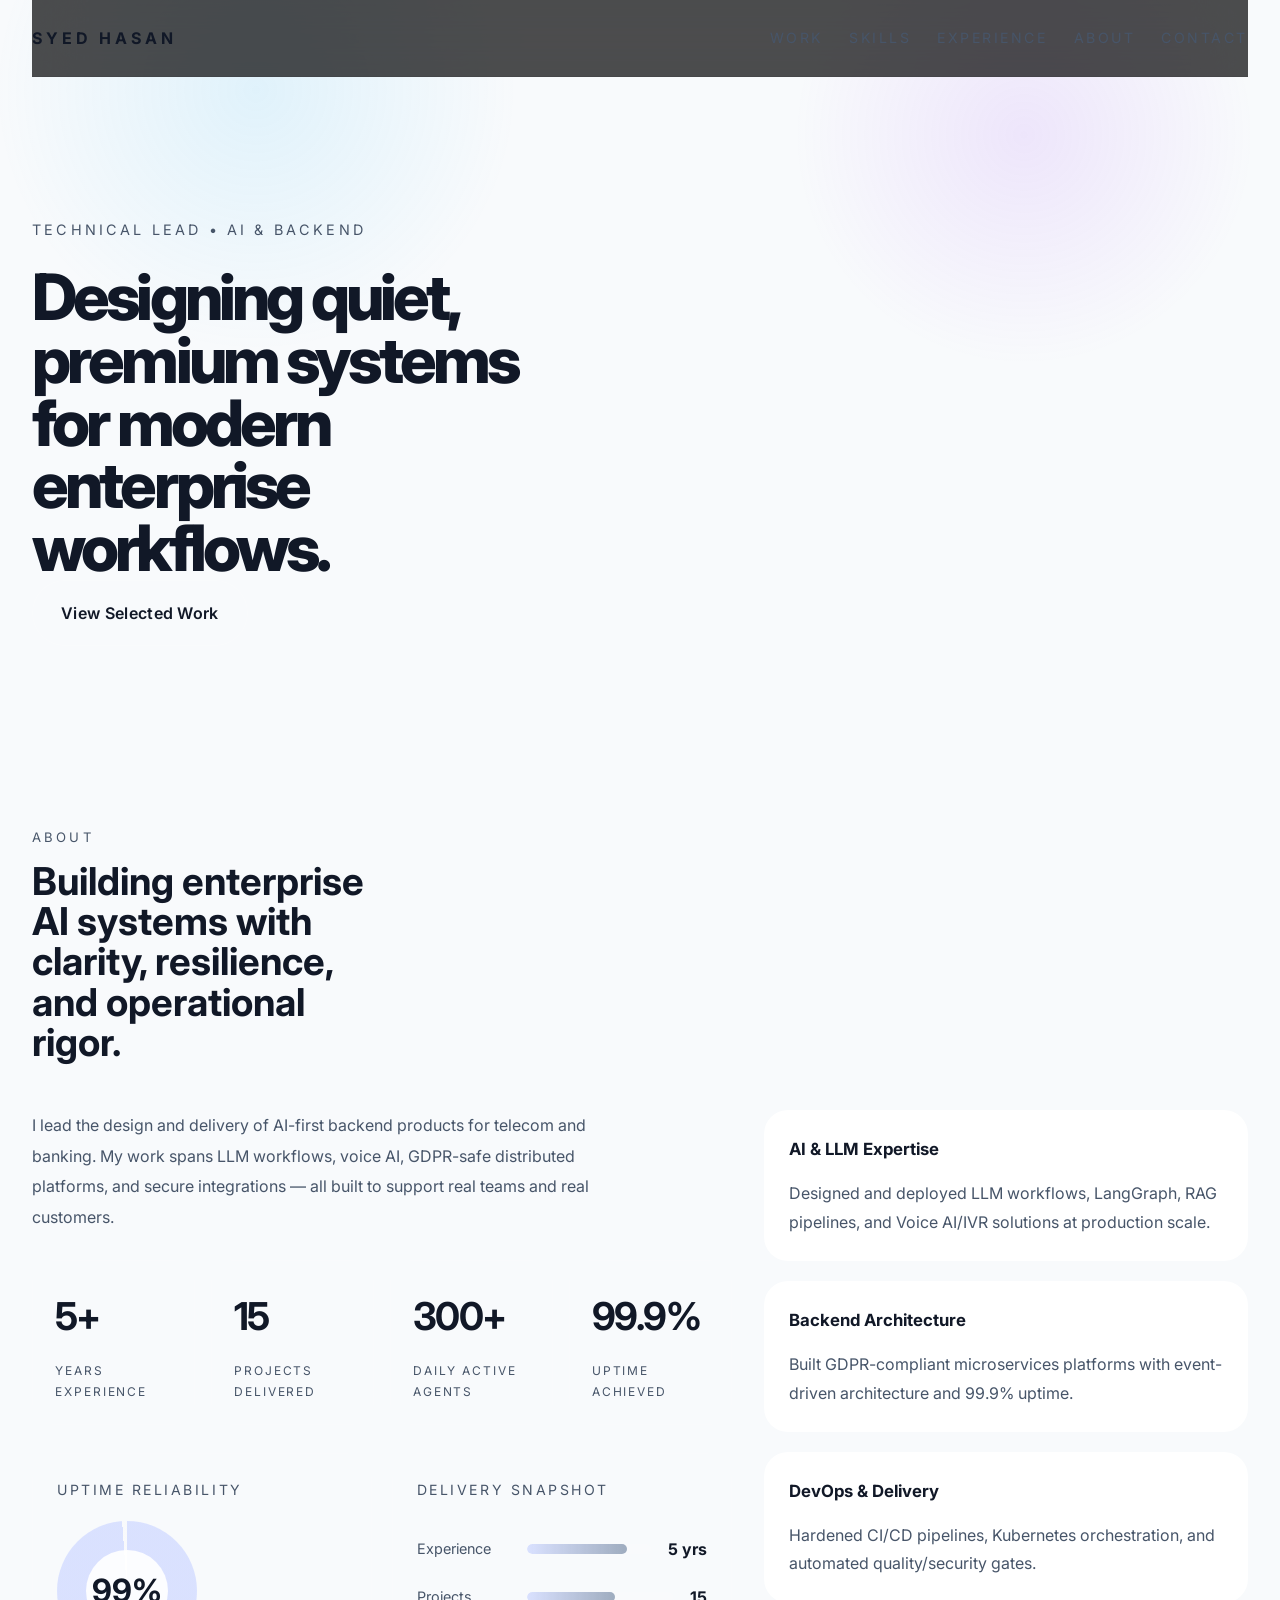
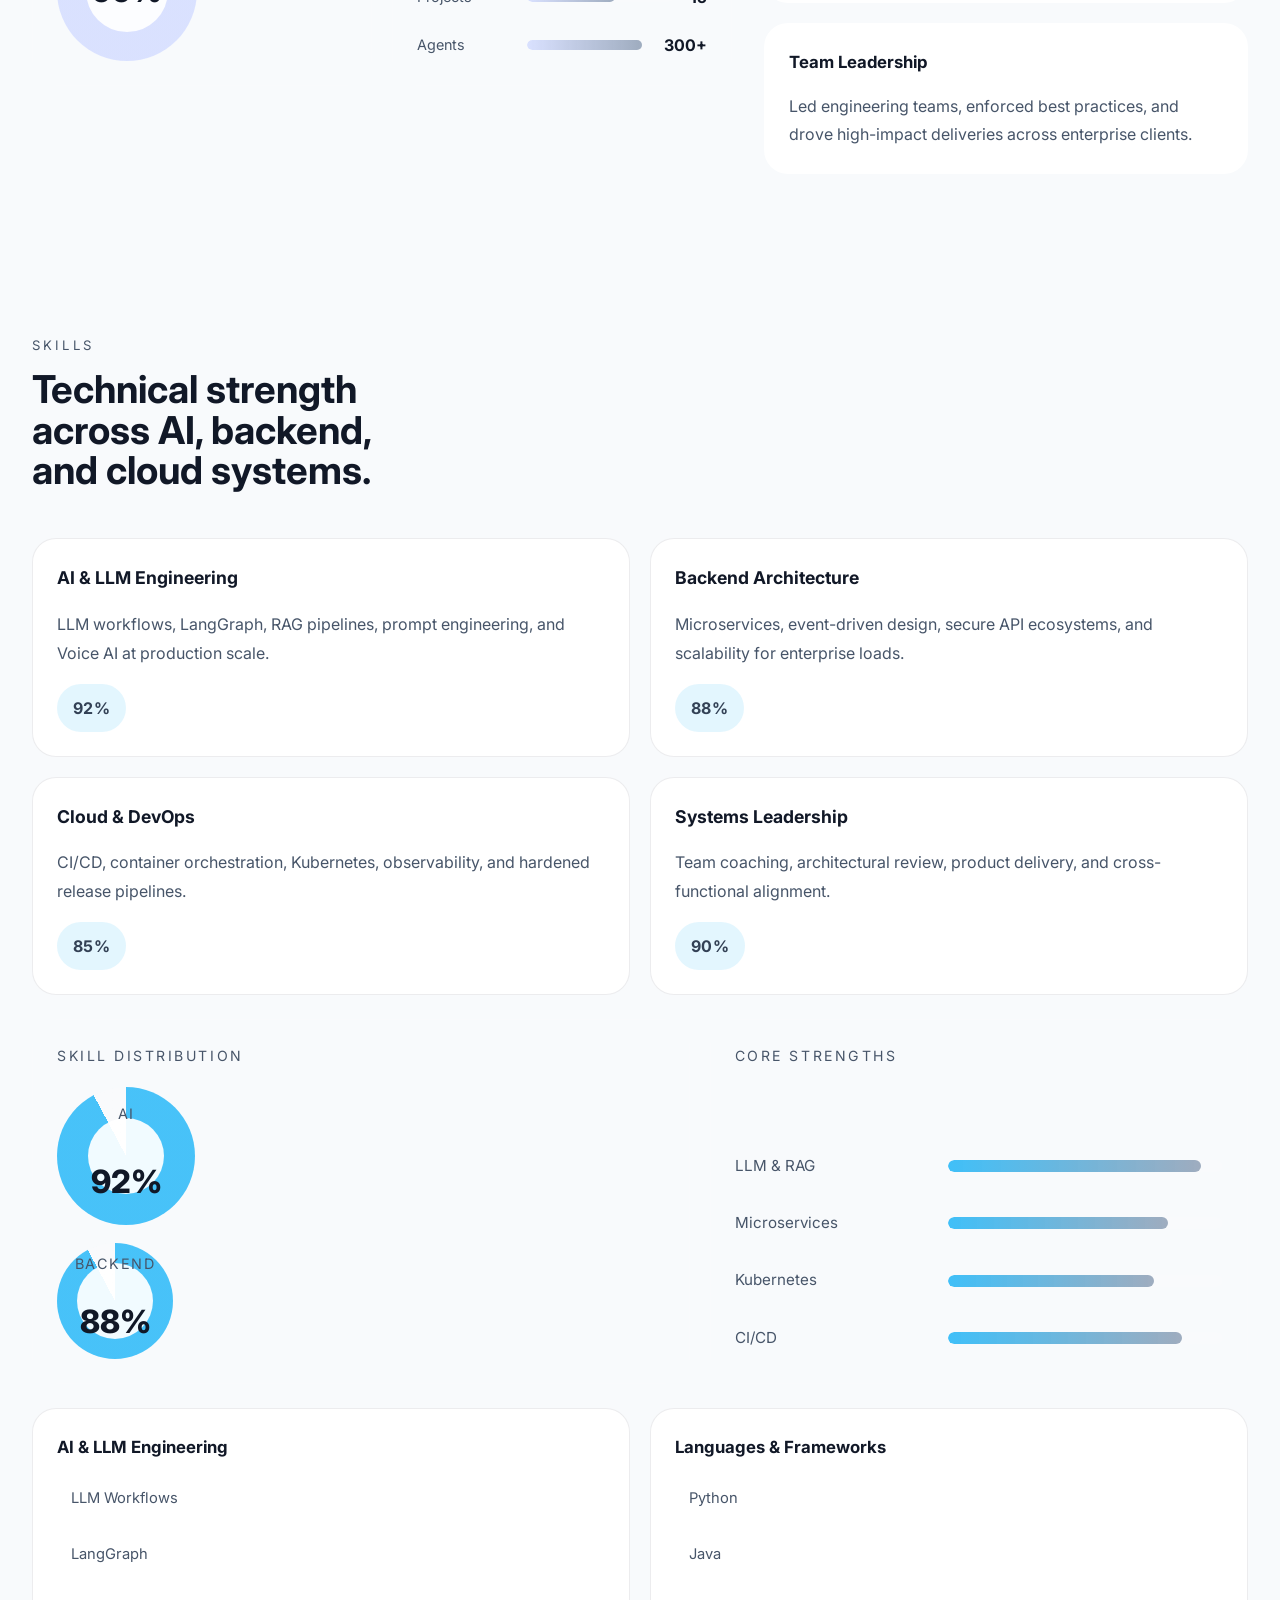
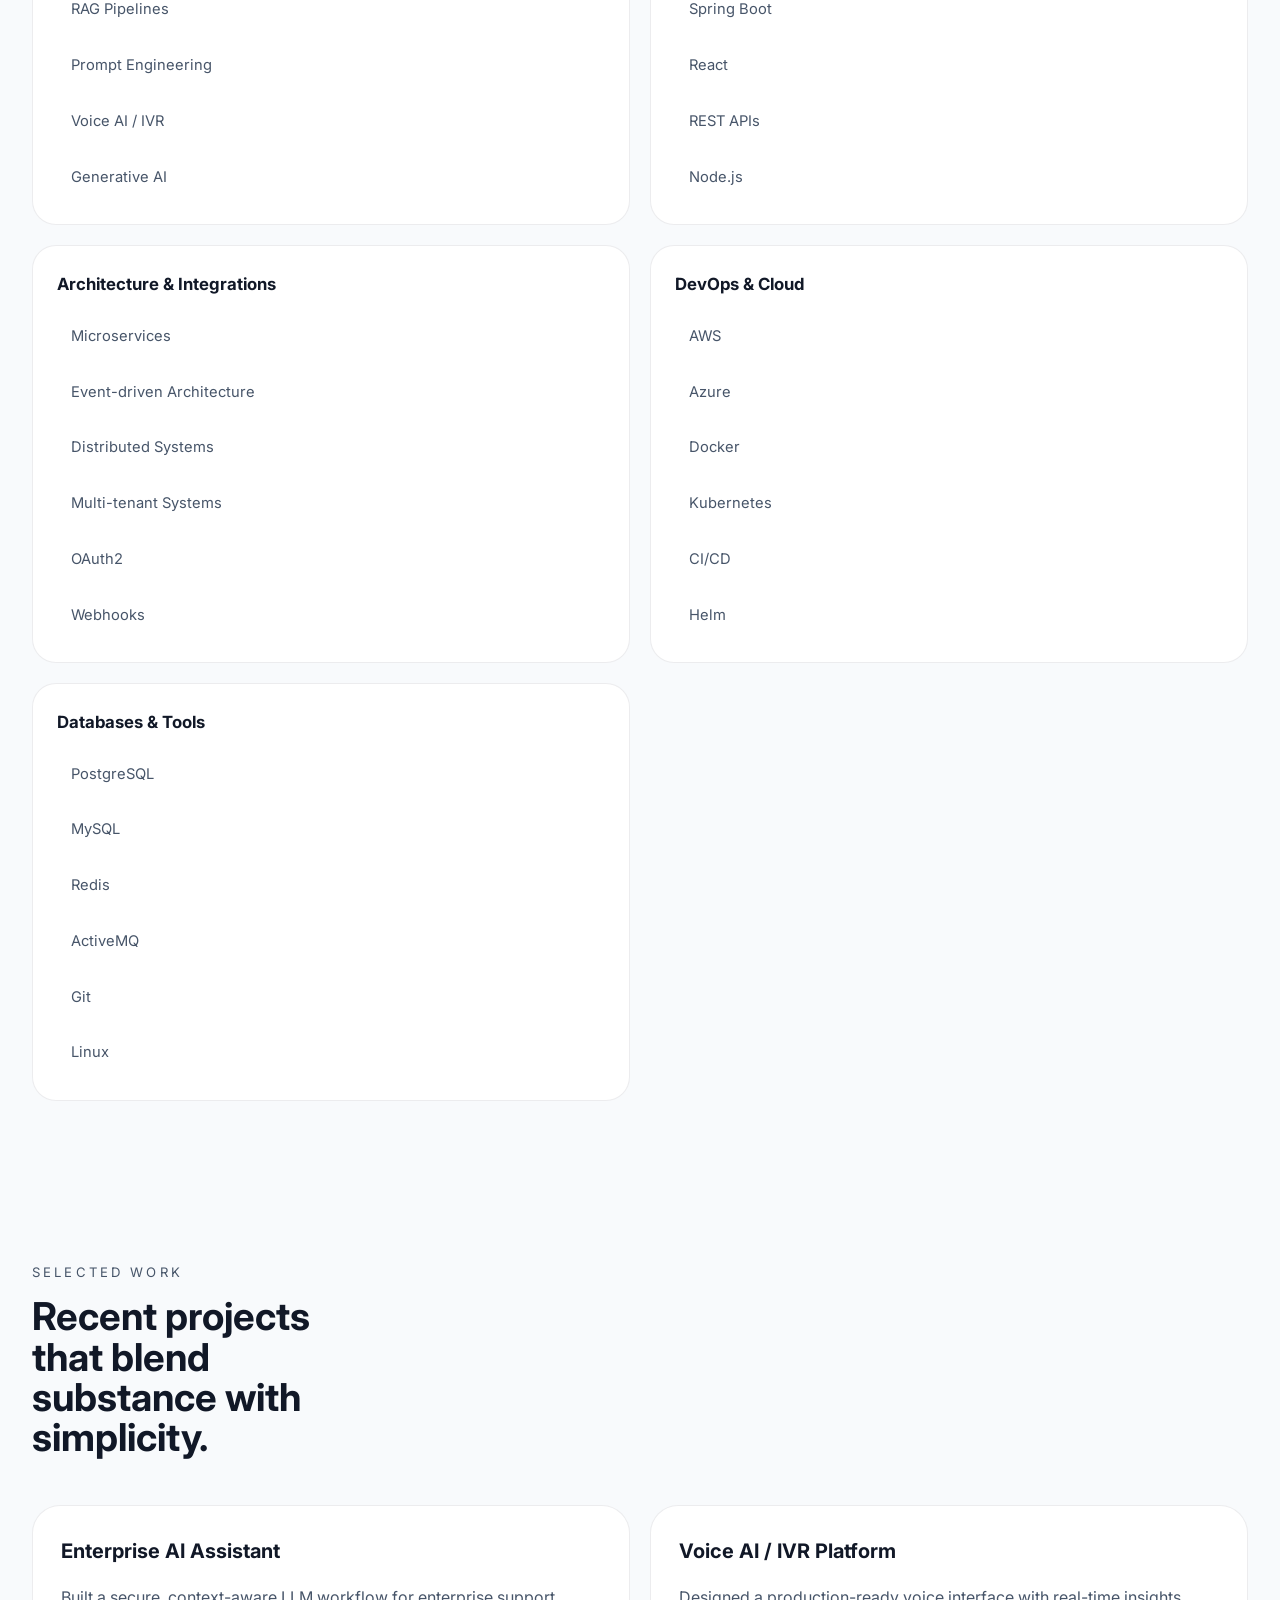
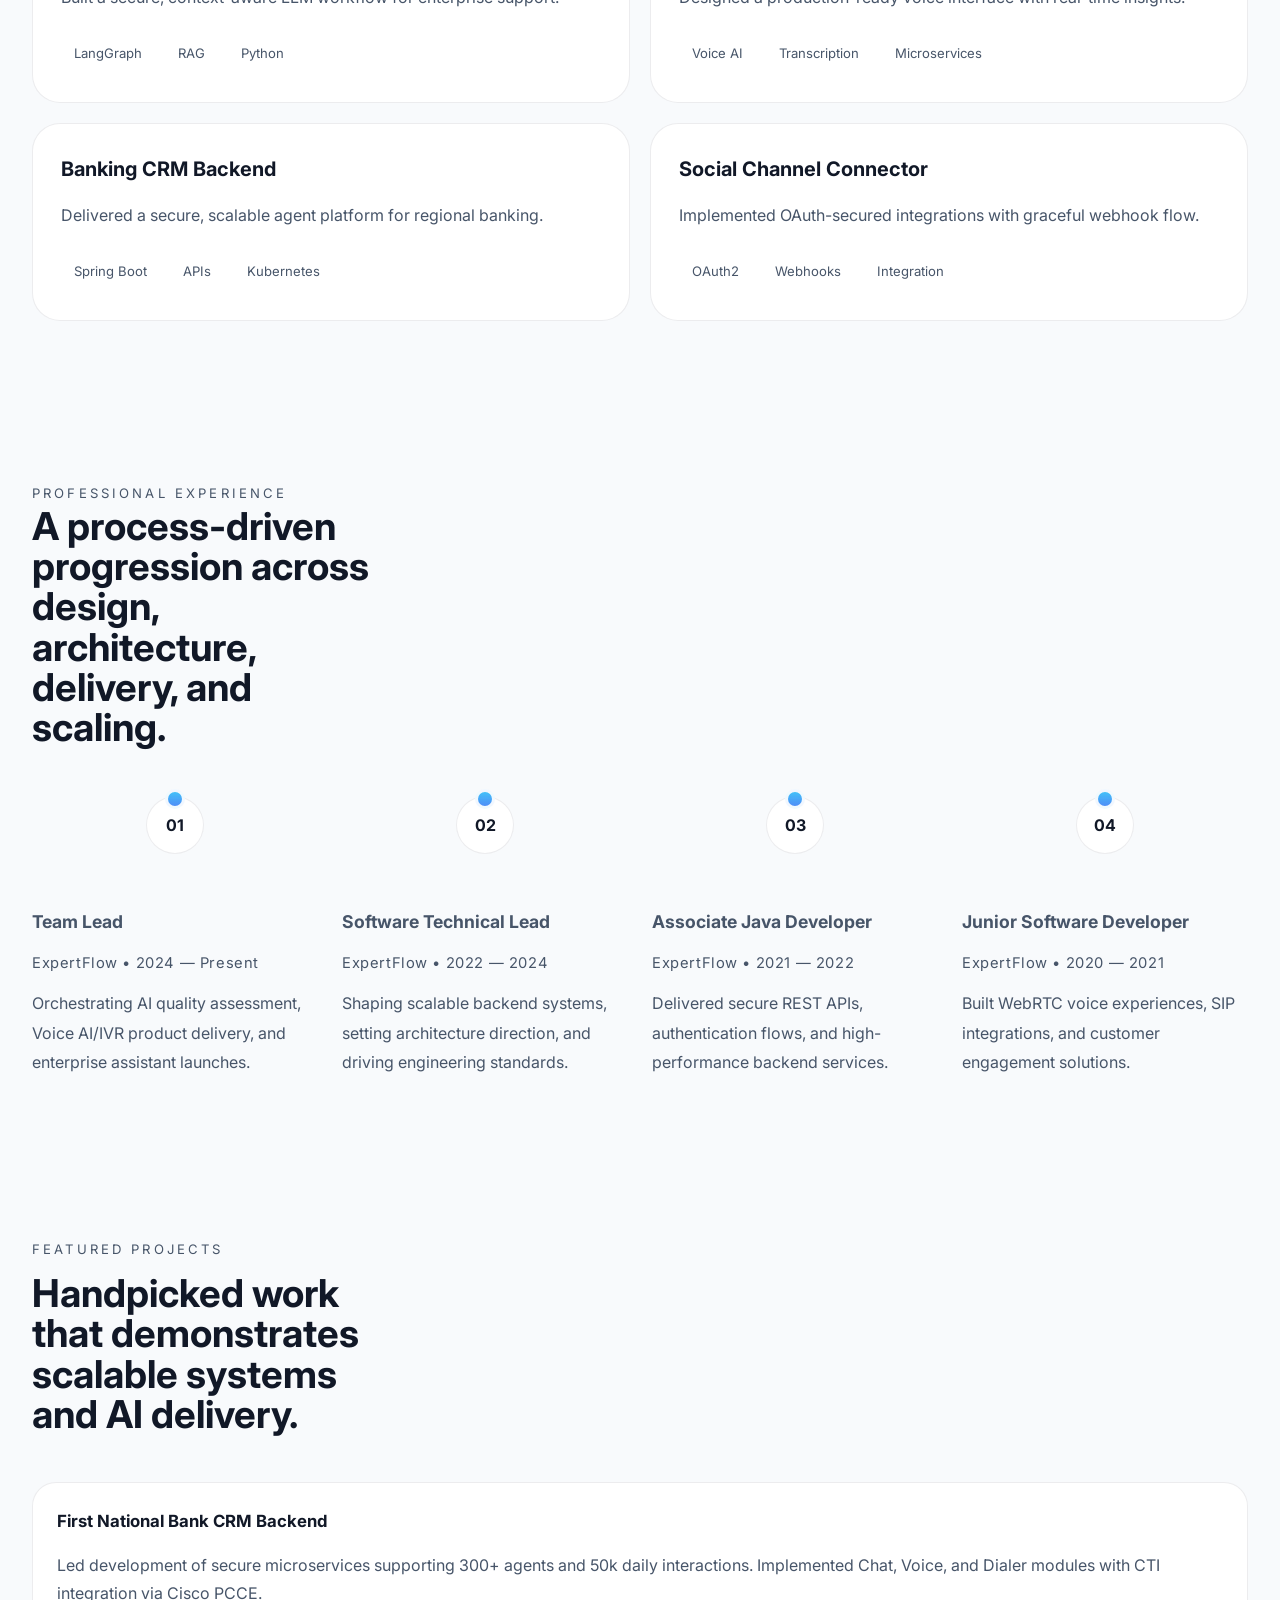
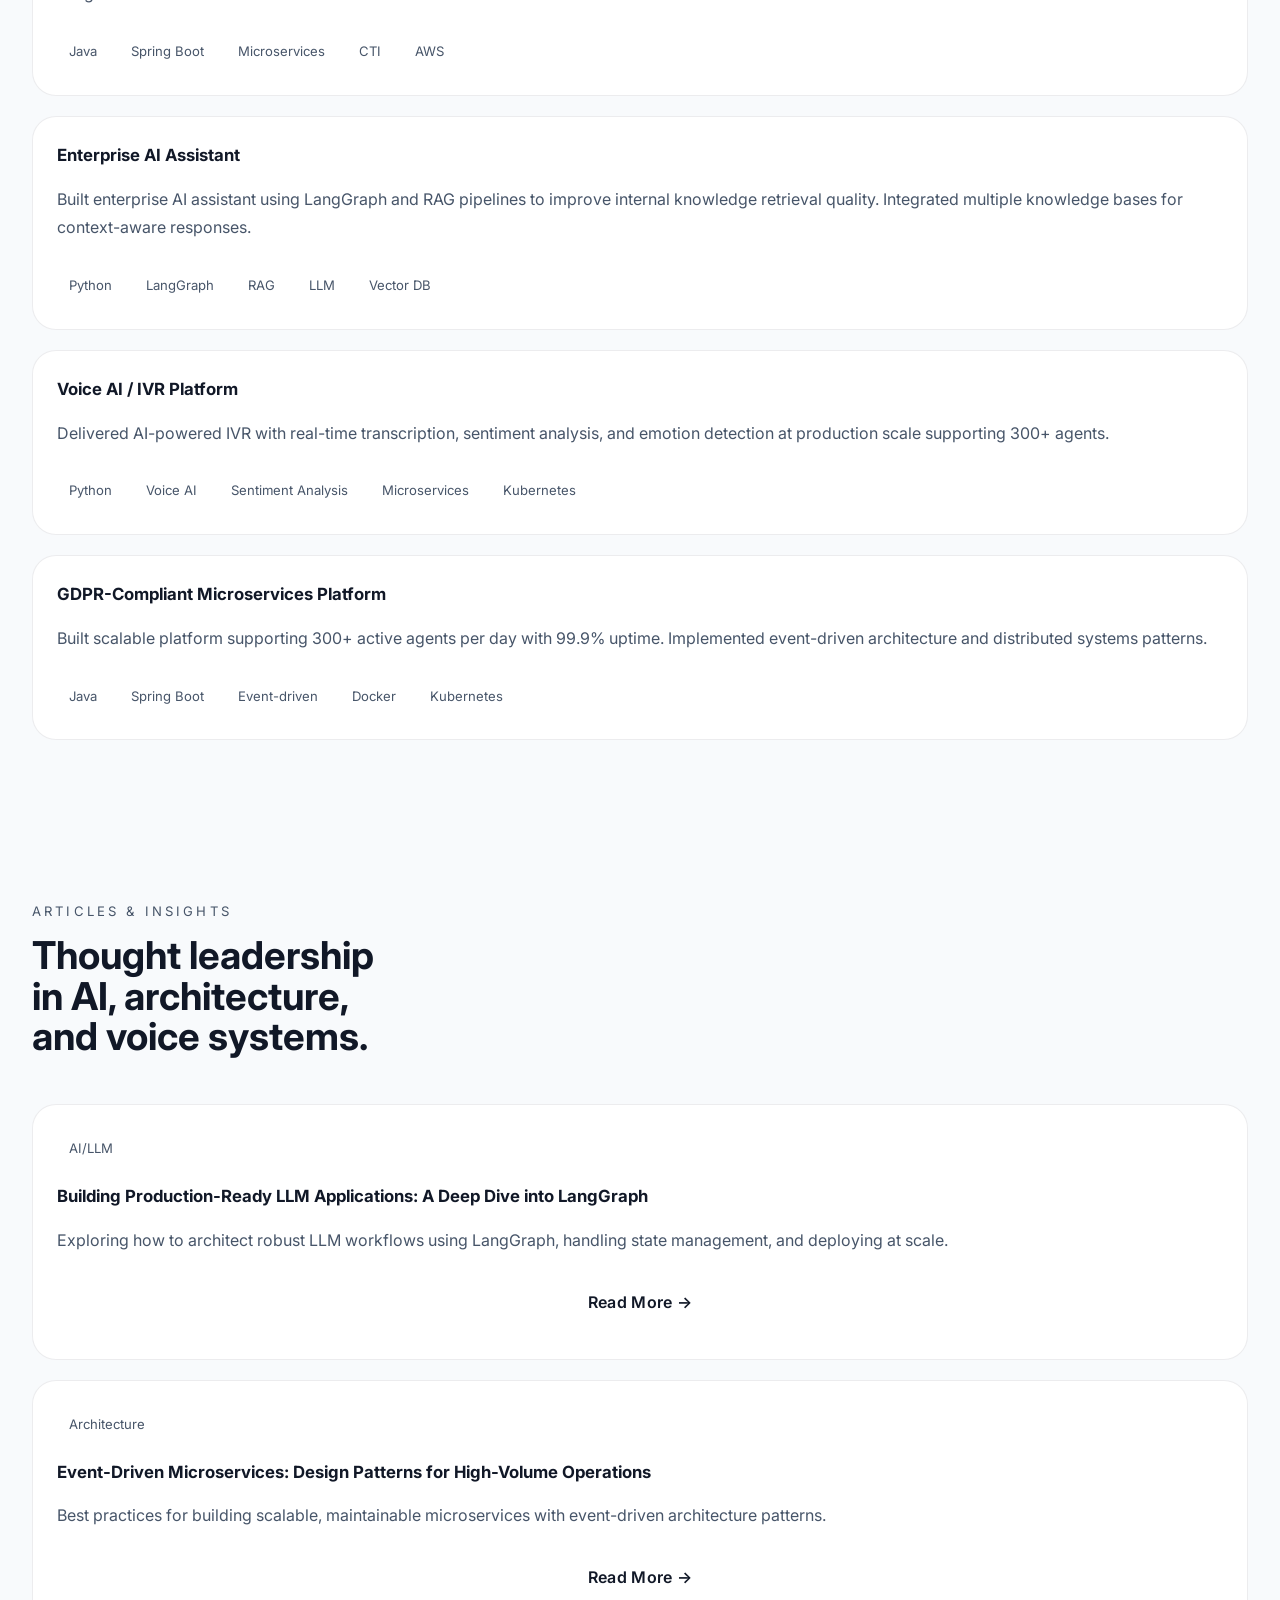
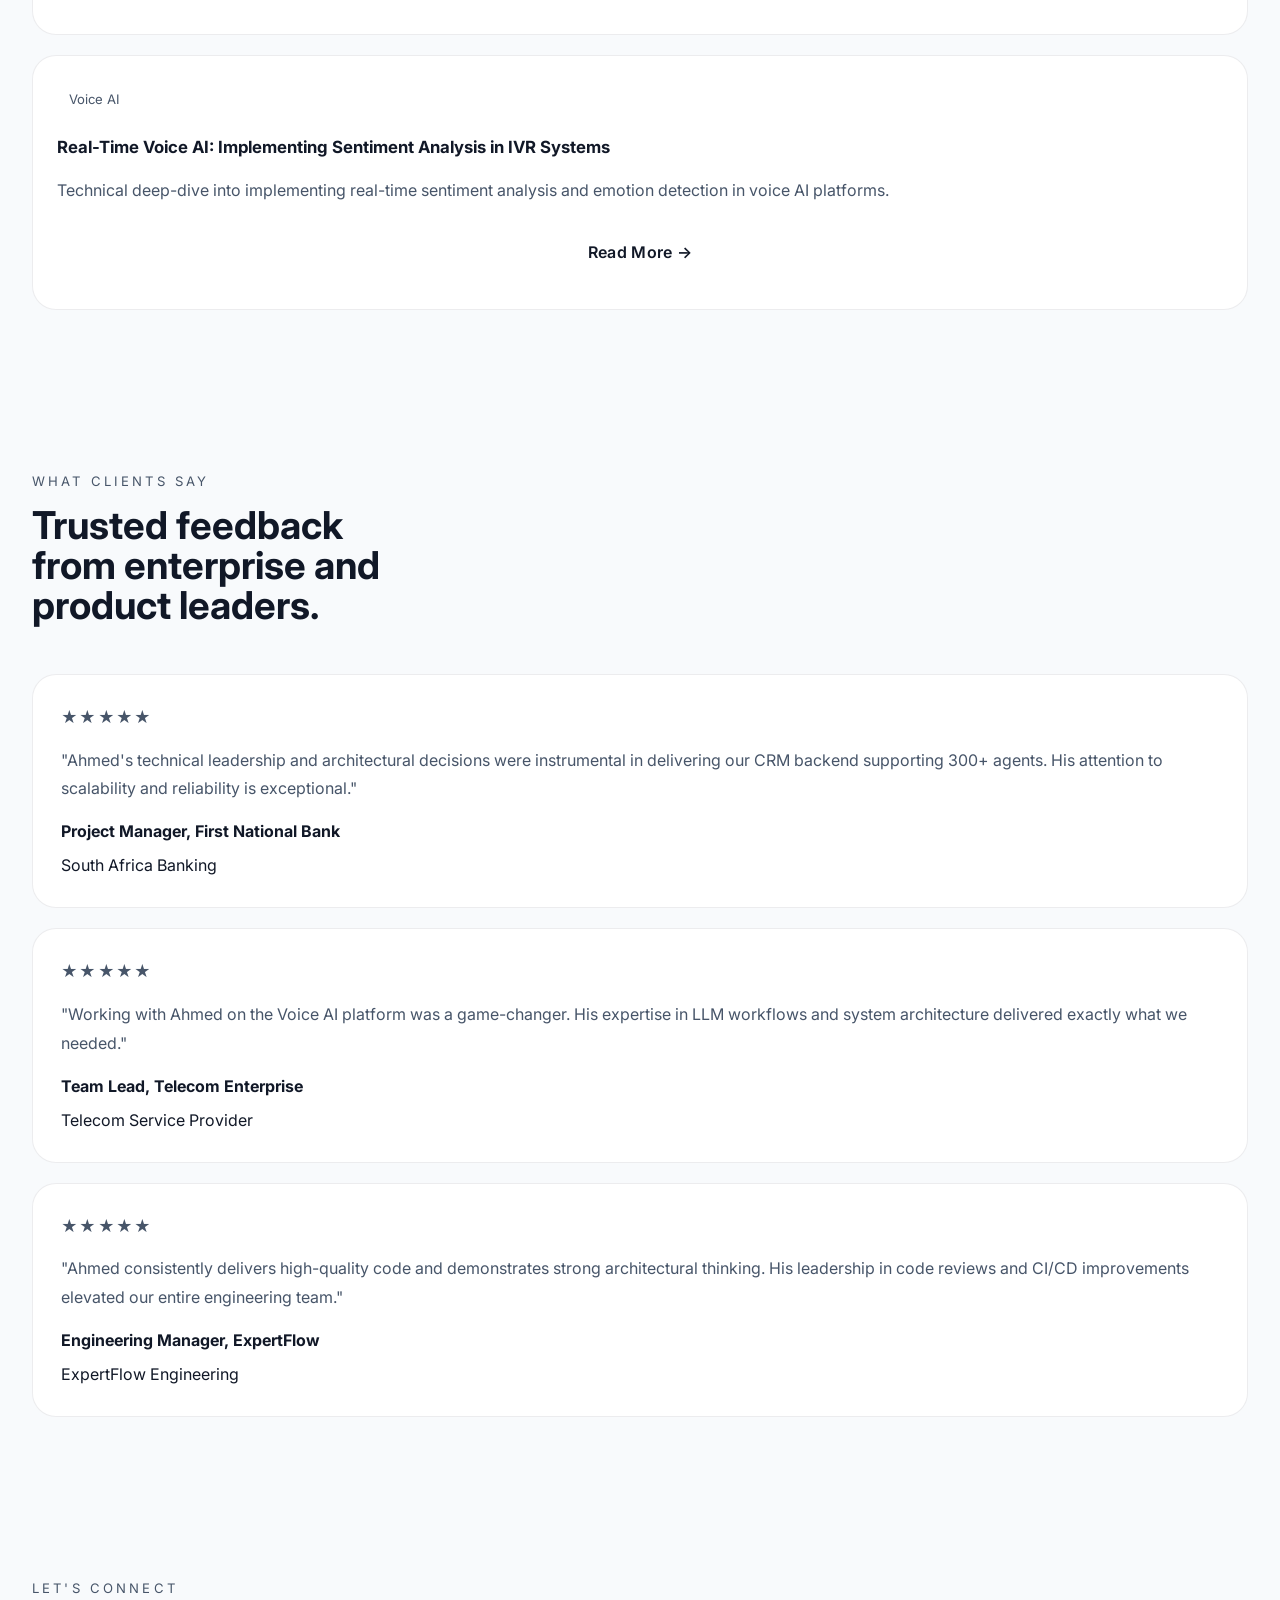
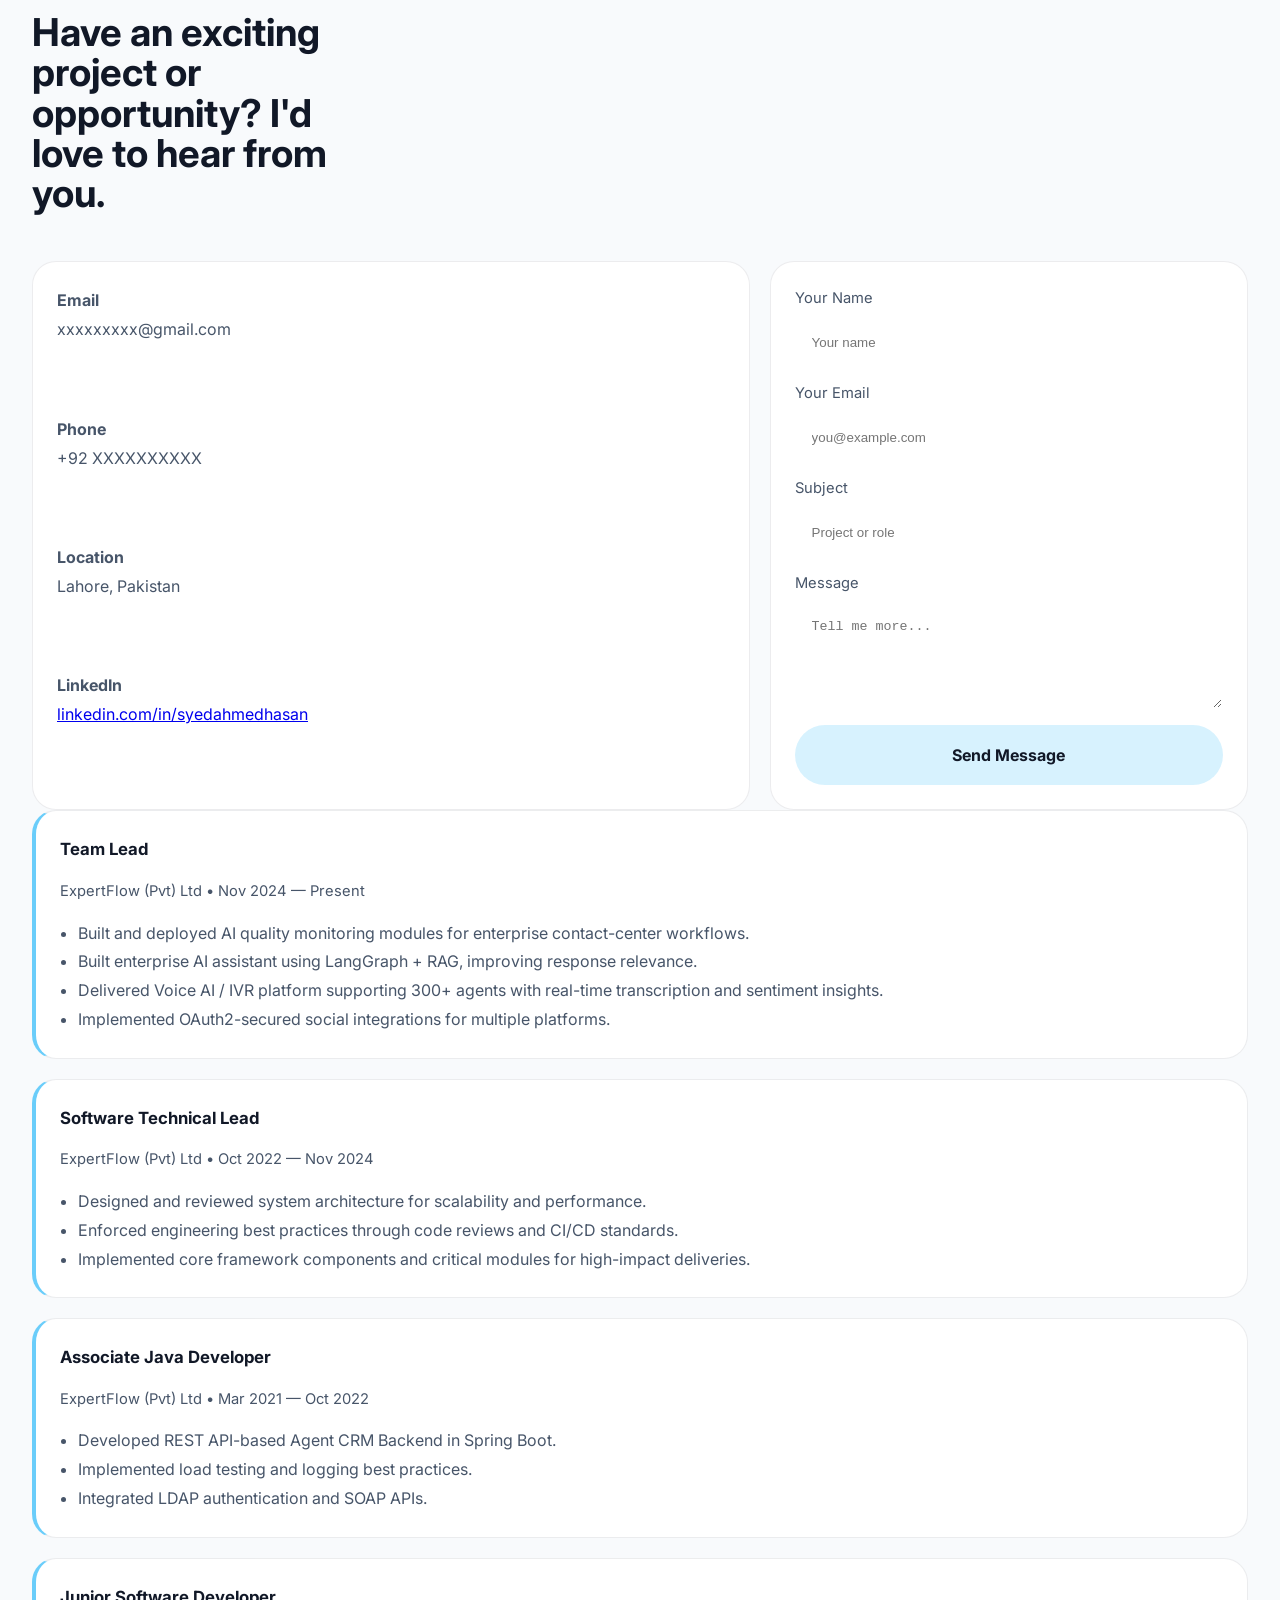
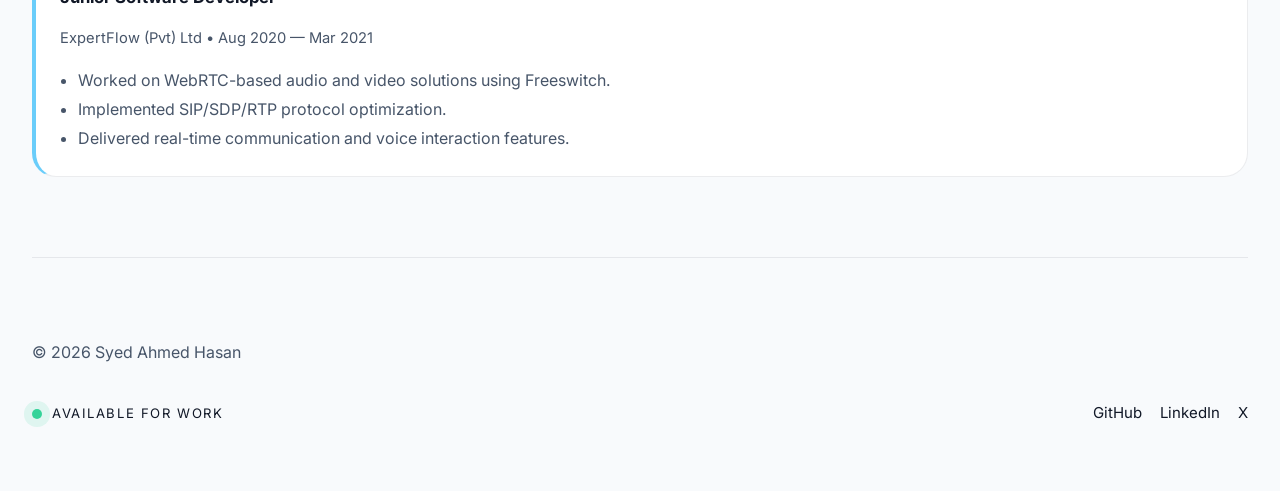
==== commit 2ac64155: "Add expanded skills, experience detail, projects, insights, testimonials, and contact sections" ====
--- a/public/portfolio.html
+++ b/public/portfolio.html
@@ -40,9 +40,9 @@
         <section class="hero">
           <p class="eyebrow">Technical Lead • AI & Backend</p>
           <h1>Designing quiet, premium systems for modern enterprise workflows.</h1>
-          <p class="intro">
+          <!-- <p class="intro">
             I build refined AI platforms, scalable backend products, and thoughtful digital experiences for teams that move fast and value clarity.
-          </p>
+          </p> -->
           <div class="hero-actions">
             <a class="button" href="#work">View Selected Work</a>
           </div>
@@ -189,6 +189,63 @@
               </div>
             </article>
           </div>
+          <div class="skills-list">
+            <article class="skill-category">
+              <h3>AI &amp; LLM Engineering</h3>
+              <ul>
+                <li>LLM Workflows</li>
+                <li>LangGraph</li>
+                <li>RAG Pipelines</li>
+                <li>Prompt Engineering</li>
+                <li>Voice AI / IVR</li>
+                <li>Generative AI</li>
+              </ul>
+            </article>
+            <article class="skill-category">
+              <h3>Languages &amp; Frameworks</h3>
+              <ul>
+                <li>Python</li>
+                <li>Java</li>
+                <li>Spring Boot</li>
+                <li>React</li>
+                <li>REST APIs</li>
+                <li>Node.js</li>
+              </ul>
+            </article>
+            <article class="skill-category">
+              <h3>Architecture &amp; Integrations</h3>
+              <ul>
+                <li>Microservices</li>
+                <li>Event-driven Architecture</li>
+                <li>Distributed Systems</li>
+                <li>Multi-tenant Systems</li>
+                <li>OAuth2</li>
+                <li>Webhooks</li>
+              </ul>
+            </article>
+            <article class="skill-category">
+              <h3>DevOps &amp; Cloud</h3>
+              <ul>
+                <li>AWS</li>
+                <li>Azure</li>
+                <li>Docker</li>
+                <li>Kubernetes</li>
+                <li>CI/CD</li>
+                <li>Helm</li>
+              </ul>
+            </article>
+            <article class="skill-category">
+              <h3>Databases &amp; Tools</h3>
+              <ul>
+                <li>PostgreSQL</li>
+                <li>MySQL</li>
+                <li>Redis</li>
+                <li>ActiveMQ</li>
+                <li>Git</li>
+                <li>Linux</li>
+              </ul>
+            </article>
+          </div>
         </section>
 
         <section id="work" class="section work">
@@ -273,6 +330,194 @@
                 <p class="step-meta">ExpertFlow • 2020 — 2021</p>
                 <p>Built WebRTC voice experiences, SIP integrations, and customer engagement solutions.</p>
               </div>
+            </article>
+          </div>
+        </section>
+
+        <section id="projects" class="section projects">
+          <div class="section-heading">
+            <p class="section-label">Featured Projects</p>
+            <h2>Handpicked work that demonstrates scalable systems and AI delivery.</h2>
+          </div>
+          <div class="project-grid">
+            <article class="project-card">
+              <h3>First National Bank CRM Backend</h3>
+              <p>Led development of secure microservices supporting 300+ agents and 50k daily interactions. Implemented Chat, Voice, and Dialer modules with CTI integration via Cisco PCCE.</p>
+              <div class="project-tags">
+                <span>Java</span>
+                <span>Spring Boot</span>
+                <span>Microservices</span>
+                <span>CTI</span>
+                <span>AWS</span>
+              </div>
+            </article>
+            <article class="project-card">
+              <h3>Enterprise AI Assistant</h3>
+              <p>Built enterprise AI assistant using LangGraph and RAG pipelines to improve internal knowledge retrieval quality. Integrated multiple knowledge bases for context-aware responses.</p>
+              <div class="project-tags">
+                <span>Python</span>
+                <span>LangGraph</span>
+                <span>RAG</span>
+                <span>LLM</span>
+                <span>Vector DB</span>
+              </div>
+            </article>
+            <article class="project-card">
+              <h3>Voice AI / IVR Platform</h3>
+              <p>Delivered AI-powered IVR with real-time transcription, sentiment analysis, and emotion detection at production scale supporting 300+ agents.</p>
+              <div class="project-tags">
+                <span>Python</span>
+                <span>Voice AI</span>
+                <span>Sentiment Analysis</span>
+                <span>Microservices</span>
+                <span>Kubernetes</span>
+              </div>
+            </article>
+            <article class="project-card">
+              <h3>GDPR-Compliant Microservices Platform</h3>
+              <p>Built scalable platform supporting 300+ active agents per day with 99.9% uptime. Implemented event-driven architecture and distributed systems patterns.</p>
+              <div class="project-tags">
+                <span>Java</span>
+                <span>Spring Boot</span>
+                <span>Event-driven</span>
+                <span>Docker</span>
+                <span>Kubernetes</span>
+              </div>
+            </article>
+          </div>
+        </section>
+
+        <section id="insights" class="section insights">
+          <div class="section-heading">
+            <p class="section-label">Articles & Insights</p>
+            <h2>Thought leadership in AI, architecture, and voice systems.</h2>
+          </div>
+          <div class="insight-grid">
+            <article class="insight-card">
+              <span class="tag">AI/LLM</span>
+              <h3>Building Production-Ready LLM Applications: A Deep Dive into LangGraph</h3>
+              <p>Exploring how to architect robust LLM workflows using LangGraph, handling state management, and deploying at scale.</p>
+              <a href="#" class="button">Read More →</a>
+            </article>
+            <article class="insight-card">
+              <span class="tag">Architecture</span>
+              <h3>Event-Driven Microservices: Design Patterns for High-Volume Operations</h3>
+              <p>Best practices for building scalable, maintainable microservices with event-driven architecture patterns.</p>
+              <a href="#" class="button">Read More →</a>
+            </article>
+            <article class="insight-card">
+              <span class="tag">Voice AI</span>
+              <h3>Real-Time Voice AI: Implementing Sentiment Analysis in IVR Systems</h3>
+              <p>Technical deep-dive into implementing real-time sentiment analysis and emotion detection in voice AI platforms.</p>
+              <a href="#" class="button">Read More →</a>
+            </article>
+          </div>
+        </section>
+
+        <section id="testimonials" class="section testimonials">
+          <div class="section-heading">
+            <p class="section-label">What Clients Say</p>
+            <h2>Trusted feedback from enterprise and product leaders.</h2>
+          </div>
+          <div class="testimonial-grid">
+            <article class="testimonial-card">
+              <p class="testimonial-rating">★★★★★</p>
+              <p>"Ahmed's technical leadership and architectural decisions were instrumental in delivering our CRM backend supporting 300+ agents. His attention to scalability and reliability is exceptional."</p>
+              <div class="testimonial-author">
+                <strong>Project Manager, First National Bank</strong>
+                <span>South Africa Banking</span>
+              </div>
+            </article>
+            <article class="testimonial-card">
+              <p class="testimonial-rating">★★★★★</p>
+              <p>"Working with Ahmed on the Voice AI platform was a game-changer. His expertise in LLM workflows and system architecture delivered exactly what we needed."</p>
+              <div class="testimonial-author">
+                <strong>Team Lead, Telecom Enterprise</strong>
+                <span>Telecom Service Provider</span>
+              </div>
+            </article>
+            <article class="testimonial-card">
+              <p class="testimonial-rating">★★★★★</p>
+              <p>"Ahmed consistently delivers high-quality code and demonstrates strong architectural thinking. His leadership in code reviews and CI/CD improvements elevated our entire engineering team."</p>
+              <div class="testimonial-author">
+                <strong>Engineering Manager, ExpertFlow</strong>
+                <span>ExpertFlow Engineering</span>
+              </div>
+            </article>
+          </div>
+        </section>
+
+        <section id="contact" class="section contact">
+          <div class="section-heading">
+            <p class="section-label">Let's Connect</p>
+            <h2>Have an exciting project or opportunity? I'd love to hear from you.</h2>
+          </div>
+          <div class="contact-grid">
+            <div class="contact-card contact-details">
+              <p><strong>Email</strong><br />xxxxxxxxx@gmail.com</p>
+              <p><strong>Phone</strong><br />+92 XXXXXXXXXX</p>
+              <p><strong>Location</strong><br />Lahore, Pakistan</p>
+              <p><strong>LinkedIn</strong><br /><a href="https://linkedin.com/in/syedahmedhasan" target="_blank" rel="noreferrer">linkedin.com/in/syedahmedhasan</a></p>
+            </div>
+            <div class="contact-card">
+              <form class="contact-form">
+                <label>
+                  Your Name
+                  <input type="text" placeholder="Your name" />
+                </label>
+                <label>
+                  Your Email
+                  <input type="email" placeholder="you@example.com" />
+                </label>
+                <label>
+                  Subject
+                  <input type="text" placeholder="Project or role" />
+                </label>
+                <label>
+                  Message
+                  <textarea rows="5" placeholder="Tell me more..."></textarea>
+                </label>
+                <button type="submit">Send Message</button>
+              </form>
+            </div>
+          </div>
+          <div class="experience-cards">
+            <article class="experience-card">
+              <h3>Team Lead</h3>
+              <p class="experience-meta">ExpertFlow (Pvt) Ltd • Nov 2024 — Present</p>
+              <ul>
+                <li>Built and deployed AI quality monitoring modules for enterprise contact-center workflows.</li>
+                <li>Built enterprise AI assistant using LangGraph + RAG, improving response relevance.</li>
+                <li>Delivered Voice AI / IVR platform supporting 300+ agents with real-time transcription and sentiment insights.</li>
+                <li>Implemented OAuth2-secured social integrations for multiple platforms.</li>
+              </ul>
+            </article>
+            <article class="experience-card">
+              <h3>Software Technical Lead</h3>
+              <p class="experience-meta">ExpertFlow (Pvt) Ltd • Oct 2022 — Nov 2024</p>
+              <ul>
+                <li>Designed and reviewed system architecture for scalability and performance.</li>
+                <li>Enforced engineering best practices through code reviews and CI/CD standards.</li>
+                <li>Implemented core framework components and critical modules for high-impact deliveries.</li>
+              </ul>
+            </article>
+            <article class="experience-card">
+              <h3>Associate Java Developer</h3>
+              <p class="experience-meta">ExpertFlow (Pvt) Ltd • Mar 2021 — Oct 2022</p>
+              <ul>
+                <li>Developed REST API-based Agent CRM Backend in Spring Boot.</li>
+                <li>Implemented load testing and logging best practices.</li>
+                <li>Integrated LDAP authentication and SOAP APIs.</li>
+              </ul>
+            </article>
+            <article class="experience-card">
+              <h3>Junior Software Developer</h3>
+              <p class="experience-meta">ExpertFlow (Pvt) Ltd • Aug 2020 — Mar 2021</p>
+              <ul>
+                <li>Worked on WebRTC-based audio and video solutions using Freeswitch.</li>
+                <li>Implemented SIP/SDP/RTP protocol optimization.</li>
+                <li>Delivered real-time communication and voice interaction features.</li>
+              </ul>
             </article>
           </div>
         </section>
--- a/public/styles.css
+++ b/public/styles.css
@@ -579,6 +579,175 @@
   line-height: 1.85;
 }
 
+.skills-list,
+.experience-cards,
+.project-grid,
+.insight-grid,
+.testimonial-grid,
+.contact-grid {
+  display: grid;
+  gap: 20px;
+}
+
+.skills-list {
+  grid-template-columns: repeat(2, minmax(0, 1fr));
+  margin-top: 24px;
+}
+
+.skill-category,
+.experience-card,
+.project-card,
+.insight-card,
+.testimonial-card,
+.contact-card {
+  padding: 24px;
+  border-radius: 24px;
+  background: var(--panel);
+  border: 1px solid var(--border);
+  display: grid;
+  gap: 14px;
+}
+
+.skill-category h3,
+.experience-card h3,
+.project-card h3,
+.insight-card h3,
+.testimonial-card h3 {
+  margin: 0;
+  font-size: 1.05rem;
+  font-weight: 700;
+}
+
+.skill-category ul {
+  margin: 0;
+  padding: 0;
+  list-style: none;
+  display: grid;
+  gap: 10px;
+}
+
+.skill-category li {
+  display: inline-flex;
+  align-items: center;
+  padding: 10px 14px;
+  border-radius: 999px;
+  background: rgba(255, 255, 255, 0.06);
+  color: var(--muted);
+  font-size: 0.92rem;
+}
+
+.experience-card {
+  border-left: 4px solid rgba(56, 189, 248, 0.75);
+}
+
+.experience-card .experience-meta {
+  margin: 0;
+  color: var(--muted);
+  font-size: 0.92rem;
+}
+
+.experience-card ul {
+  margin: 0;
+  padding-left: 18px;
+  color: var(--muted);
+  line-height: 1.8;
+}
+
+.project-card .project-tags,
+.insight-card .project-tags {
+  display: flex;
+  flex-wrap: wrap;
+  gap: 10px;
+  margin-top: 10px;
+}
+
+.project-card span,
+.insight-card span.tag,
+.testimonial-card span.role-tag {
+  display: inline-flex;
+  padding: 8px 12px;
+  border-radius: 999px;
+  background: rgba(255, 255, 255, 0.06);
+  color: var(--muted);
+  font-size: 0.82rem;
+}
+
+.insight-card p,
+.testimonial-card p,
+.project-card p {
+  margin: 0;
+  color: var(--muted);
+  line-height: 1.8;
+}
+
+.testimonial-card {
+  padding: 28px;
+}
+
+.testimonial-rating {
+  margin: 0;
+  color: #facc15;
+  font-size: 1rem;
+  letter-spacing: 0.08em;
+}
+
+.testimonial-author {
+  display: grid;
+  gap: 6px;
+}
+
+.testimonial-author strong {
+  color: var(--text);
+}
+
+.contact-grid {
+  grid-template-columns: 1.2fr 0.8fr;
+  margin-top: 24px;
+}
+
+.contact-details p {
+  margin: 0;
+  color: var(--muted);
+  line-height: 1.8;
+}
+
+.contact-form {
+  display: grid;
+  gap: 16px;
+}
+
+.contact-form label {
+  display: grid;
+  gap: 8px;
+  color: var(--muted);
+  font-size: 0.92rem;
+}
+
+.contact-form input,
+.contact-form textarea {
+  width: 100%;
+  padding: 14px 16px;
+  border-radius: 16px;
+  border: 1px solid rgba(255, 255, 255, 0.08);
+  background: rgba(255, 255, 255, 0.04);
+  color: var(--text);
+}
+
+.contact-form button {
+  padding: 16px 20px;
+  border: none;
+  border-radius: 999px;
+  background: rgba(56, 189, 248, 0.2);
+  color: var(--text);
+  font-weight: 700;
+  cursor: pointer;
+}
+
+.contact-form button:hover,
+.contact-form button:focus-visible {
+  background: rgba(56, 189, 248, 0.35);
+}
+
 .graph-title {
   margin: 0;
   color: var(--muted);
@@ -867,7 +1036,13 @@
   }
 
   .graph-grid,
-  .skill-charts {
+  .skill-charts,
+  .skills-list,
+  .experience-cards,
+  .project-grid,
+  .insight-grid,
+  .testimonial-grid,
+  .contact-grid {
     grid-template-columns: 1fr;
   }
 
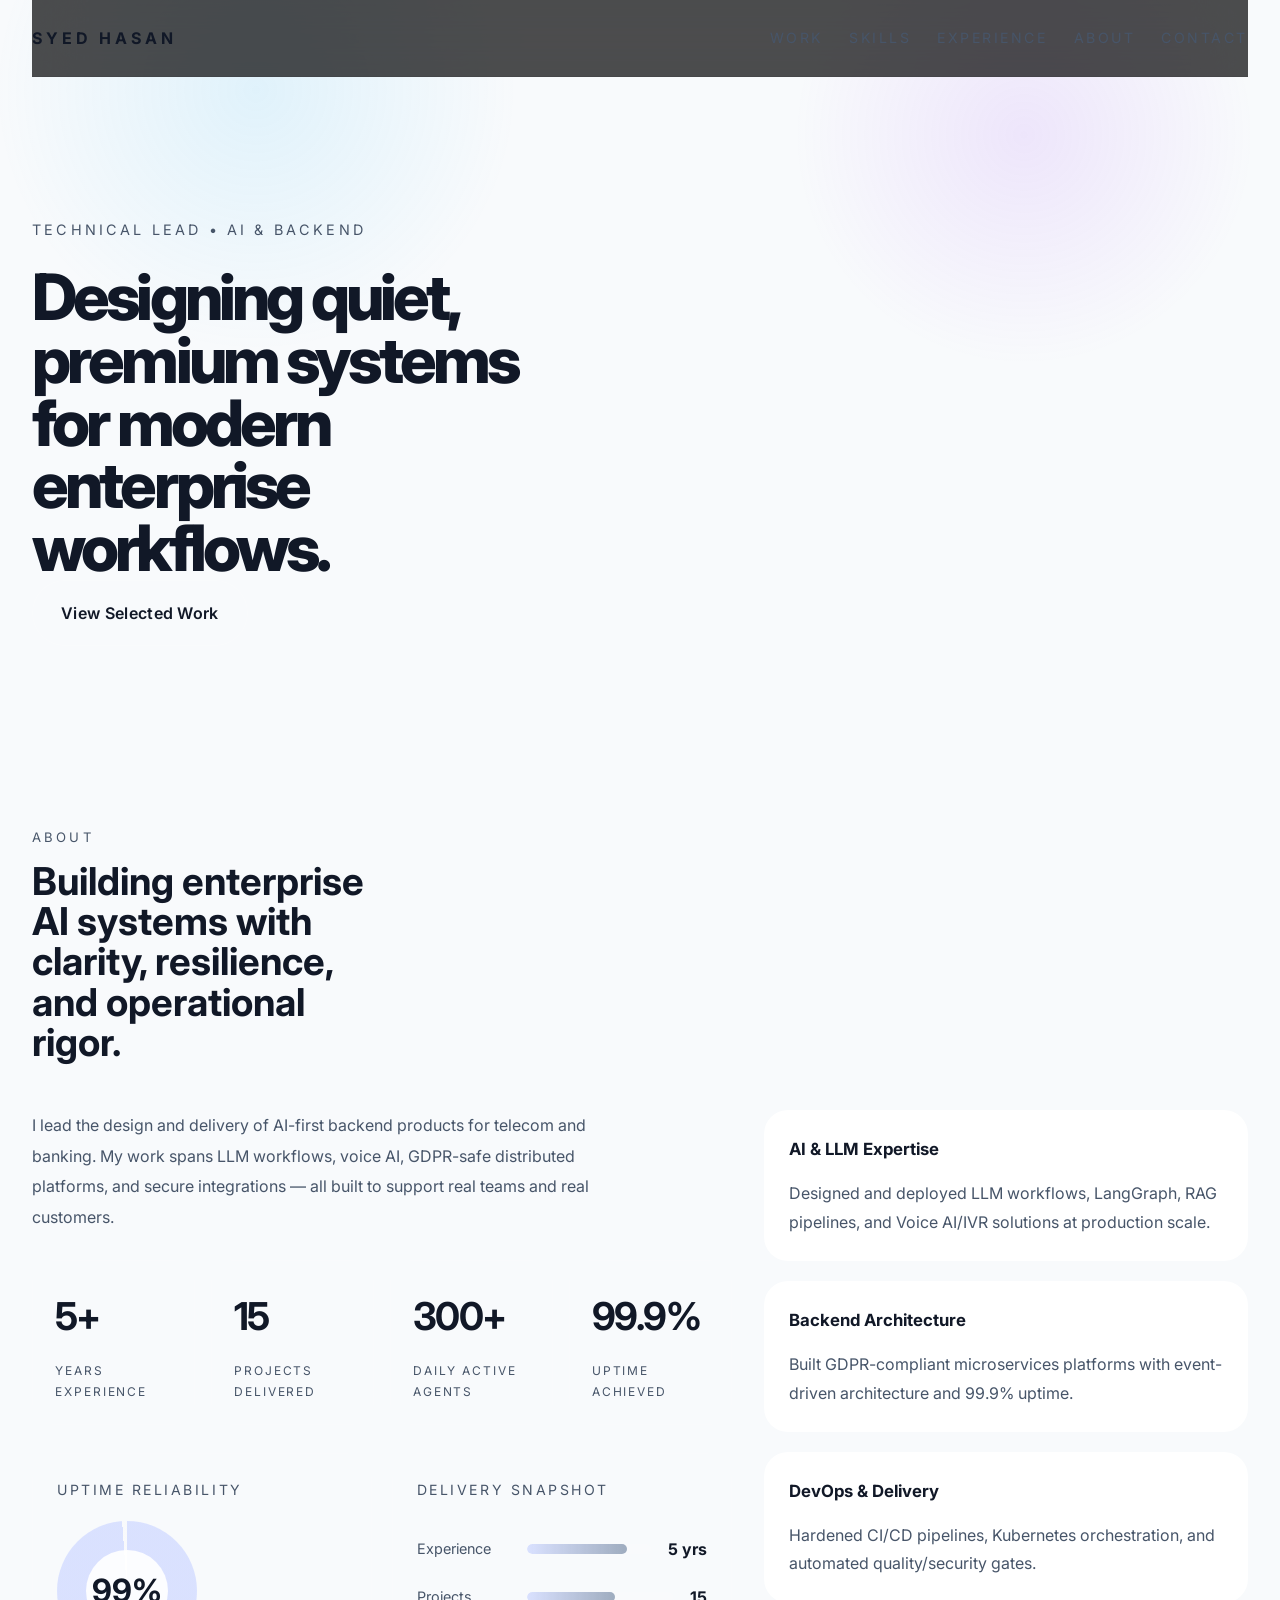
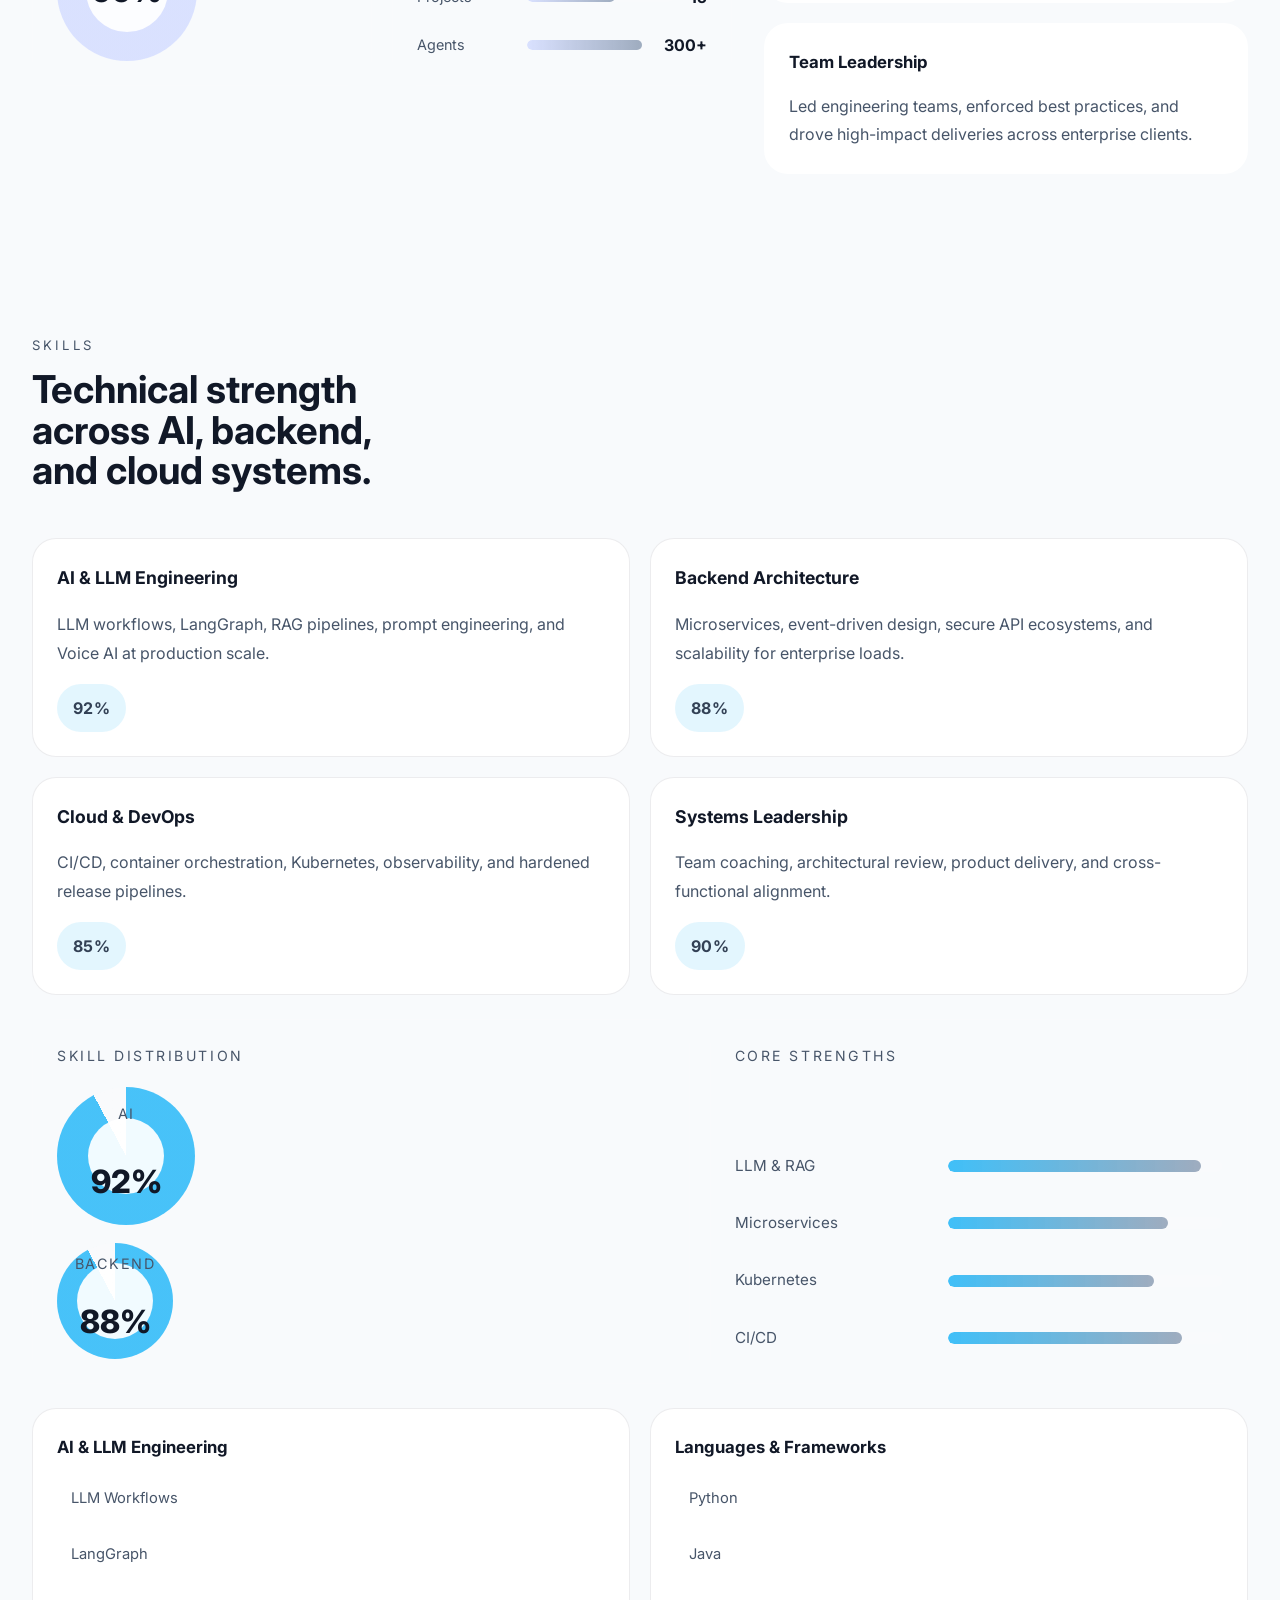
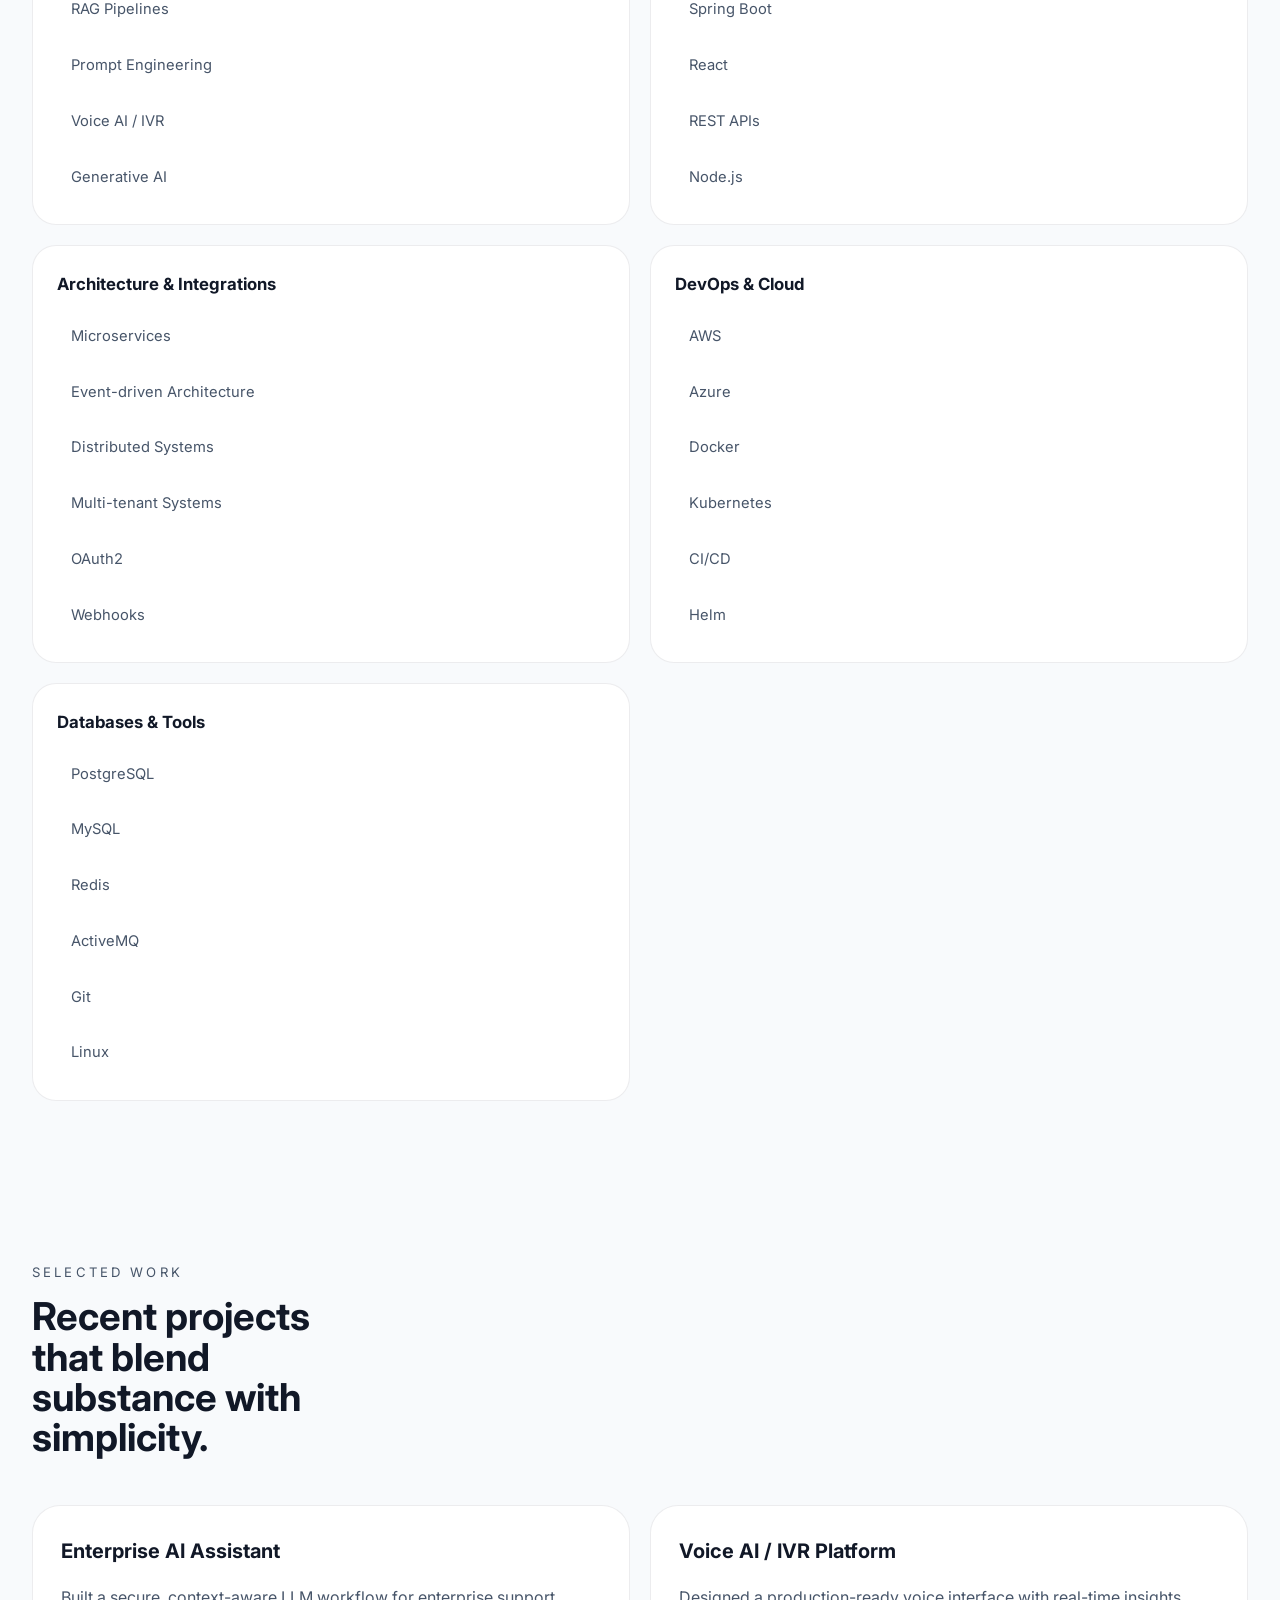
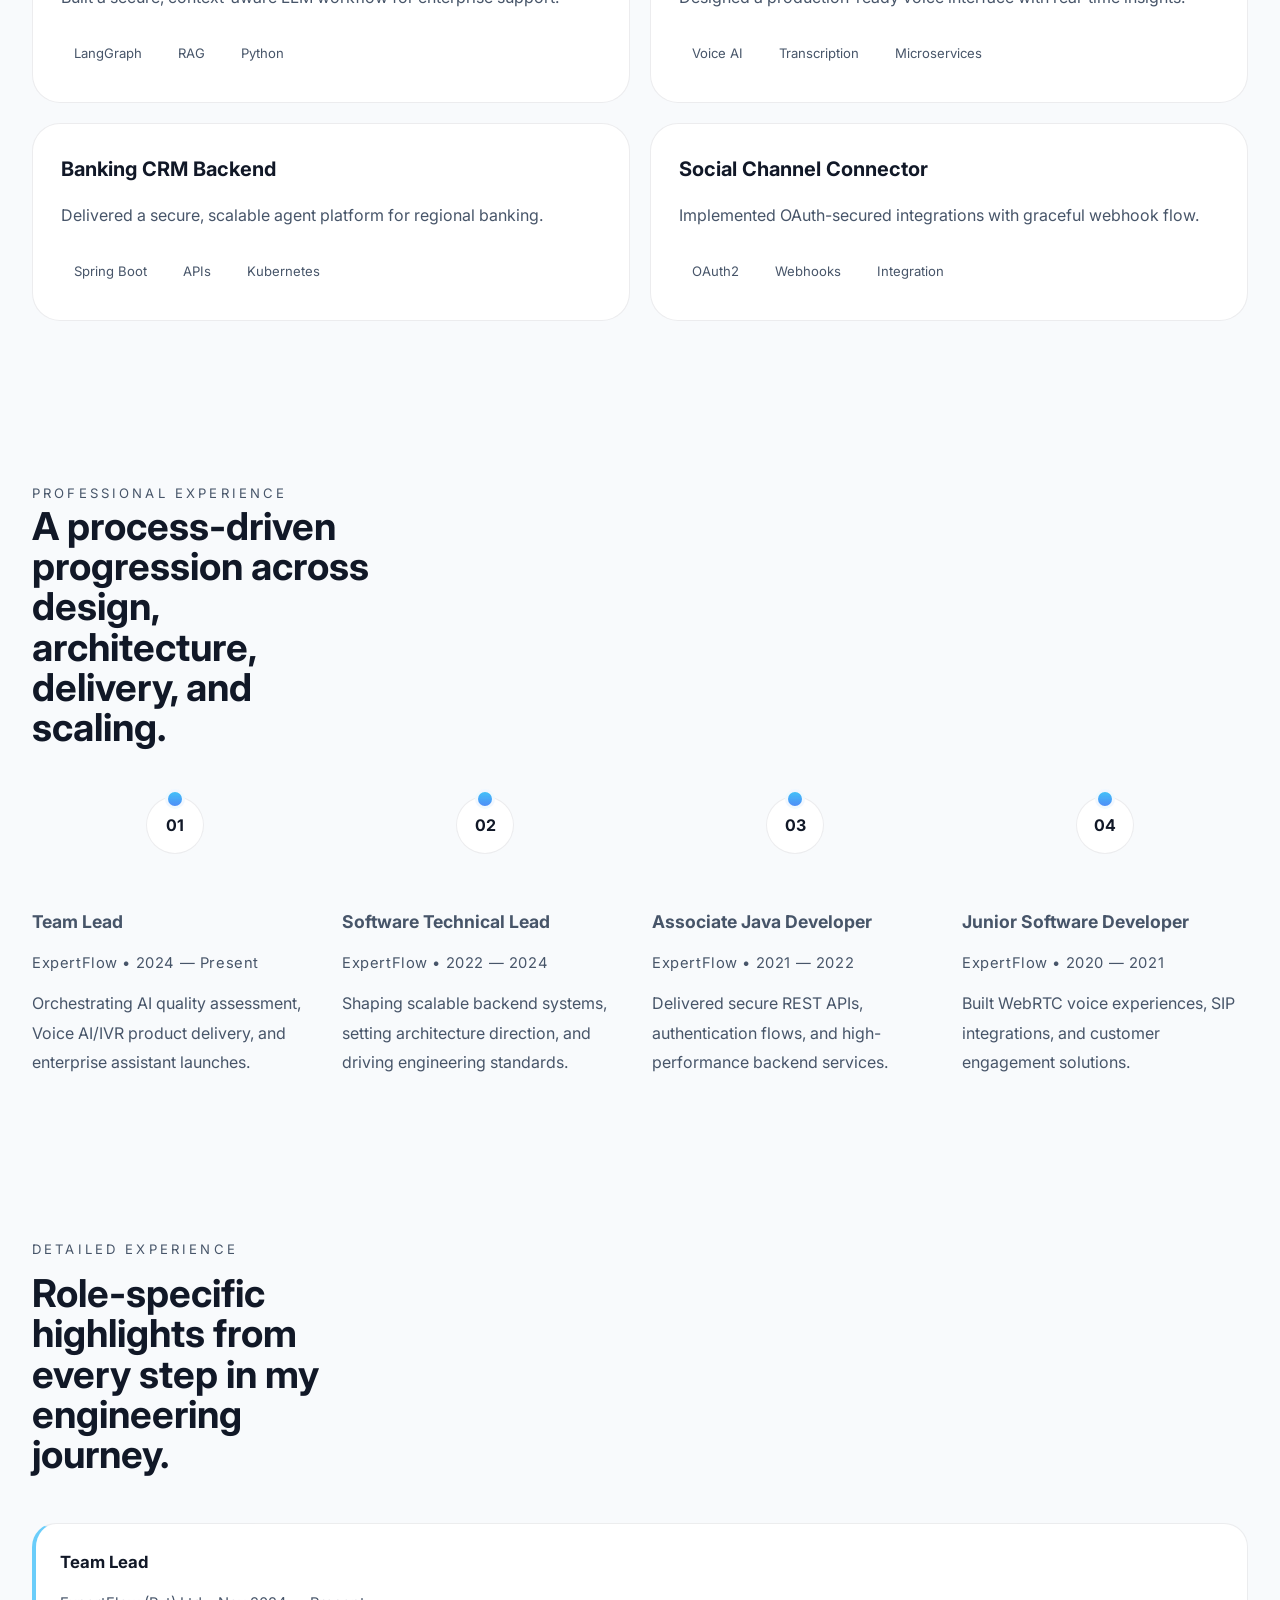
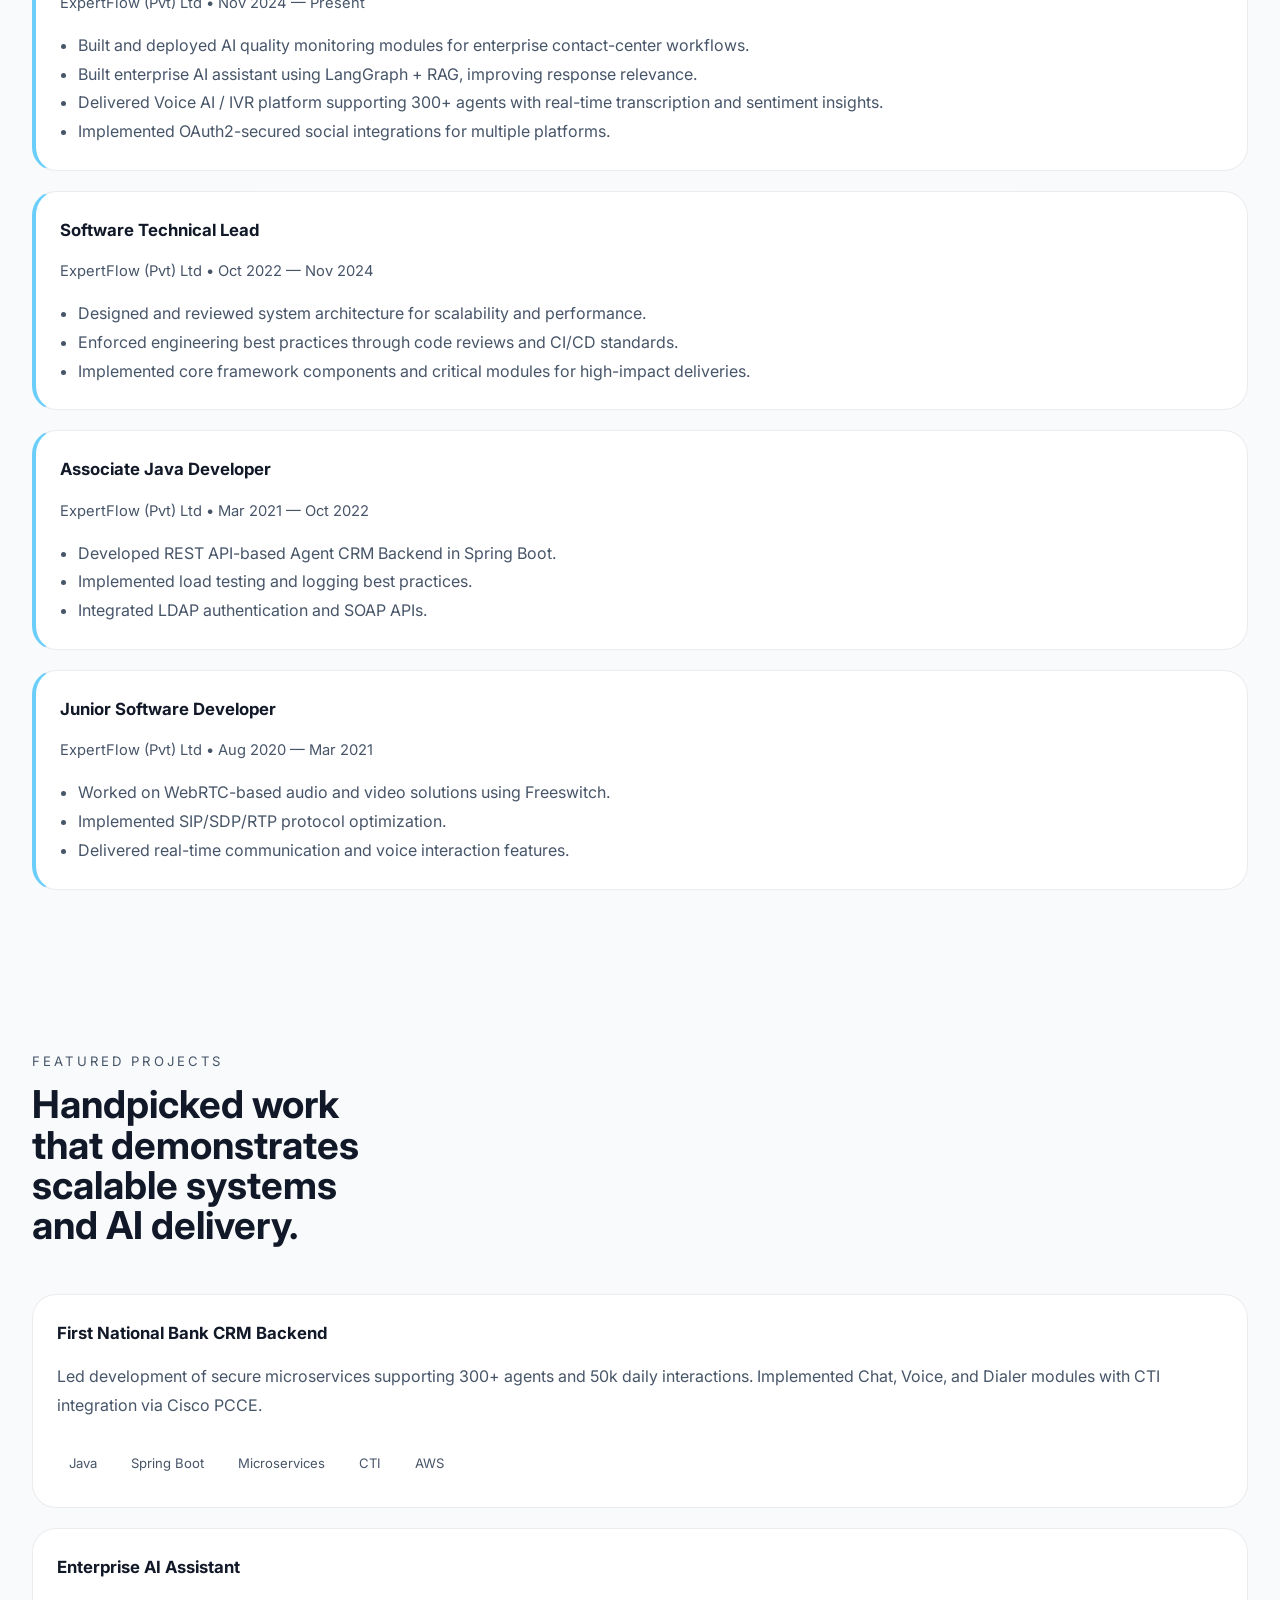
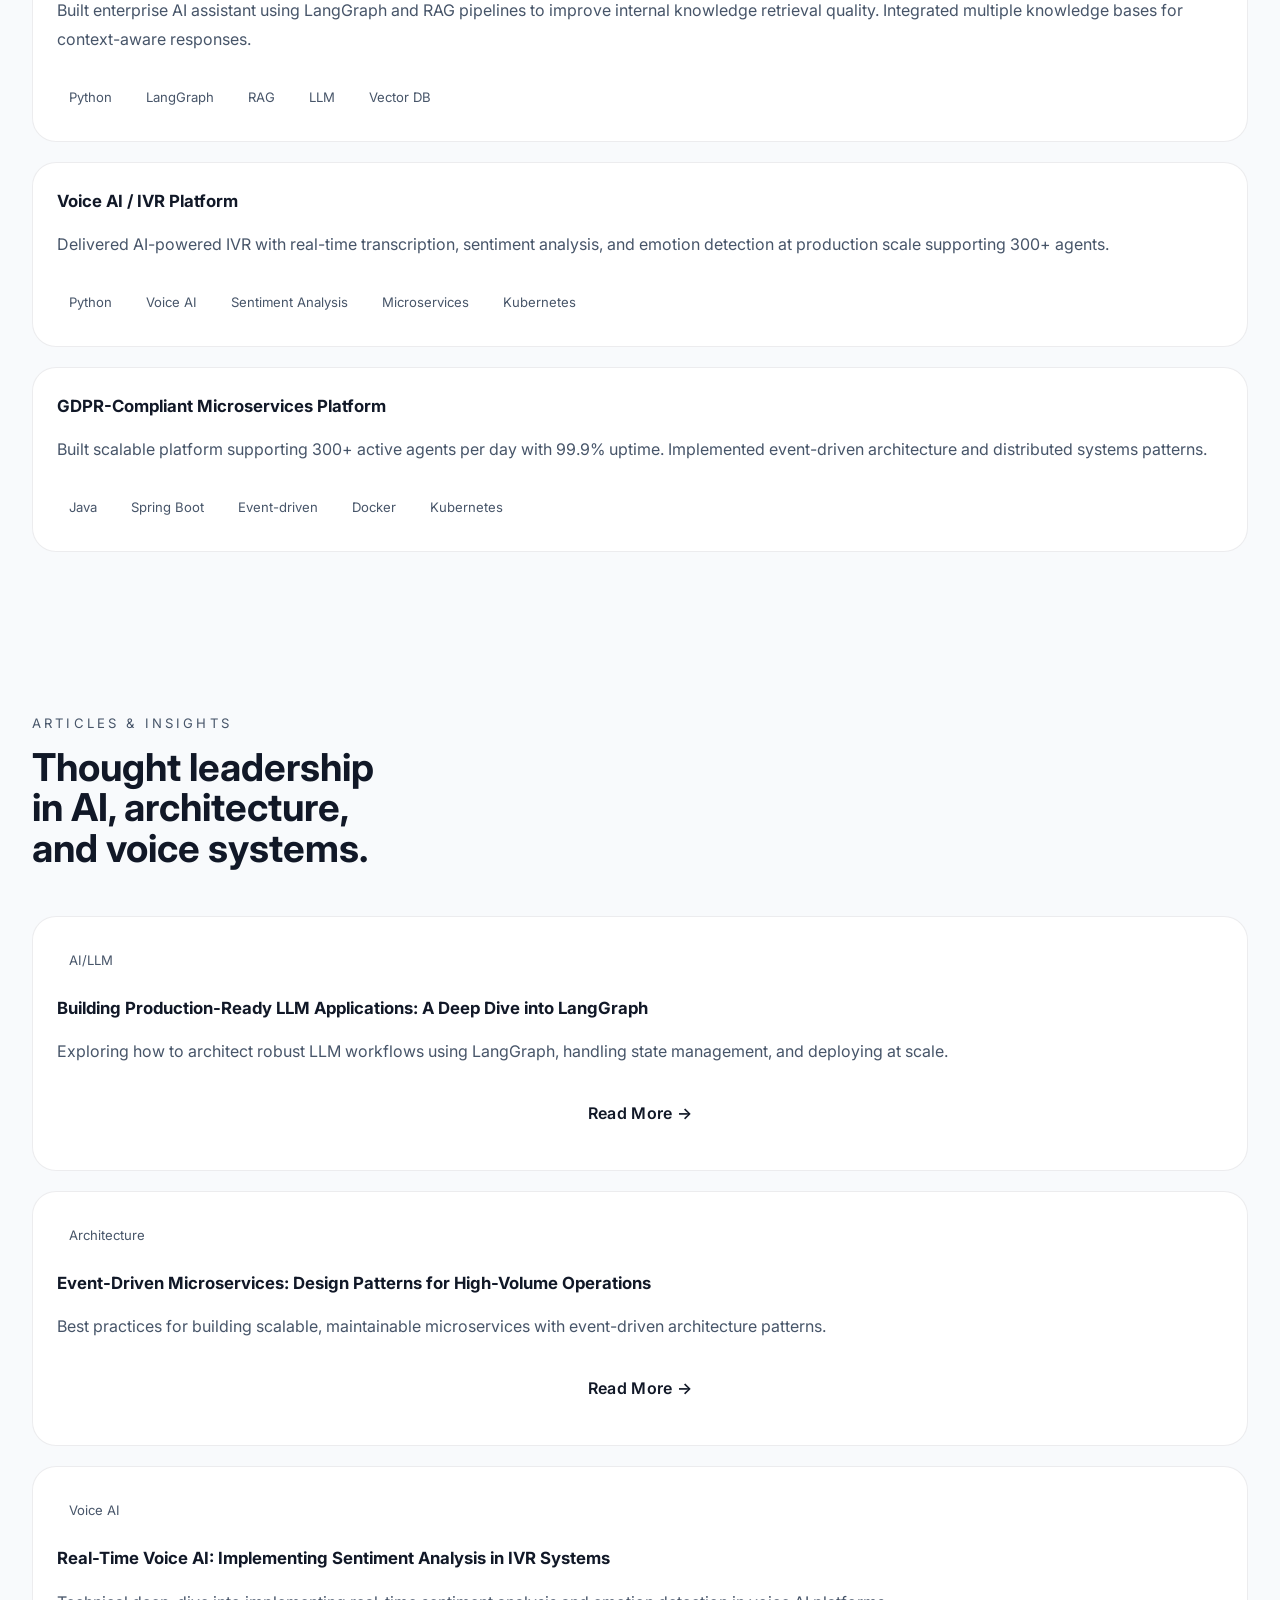
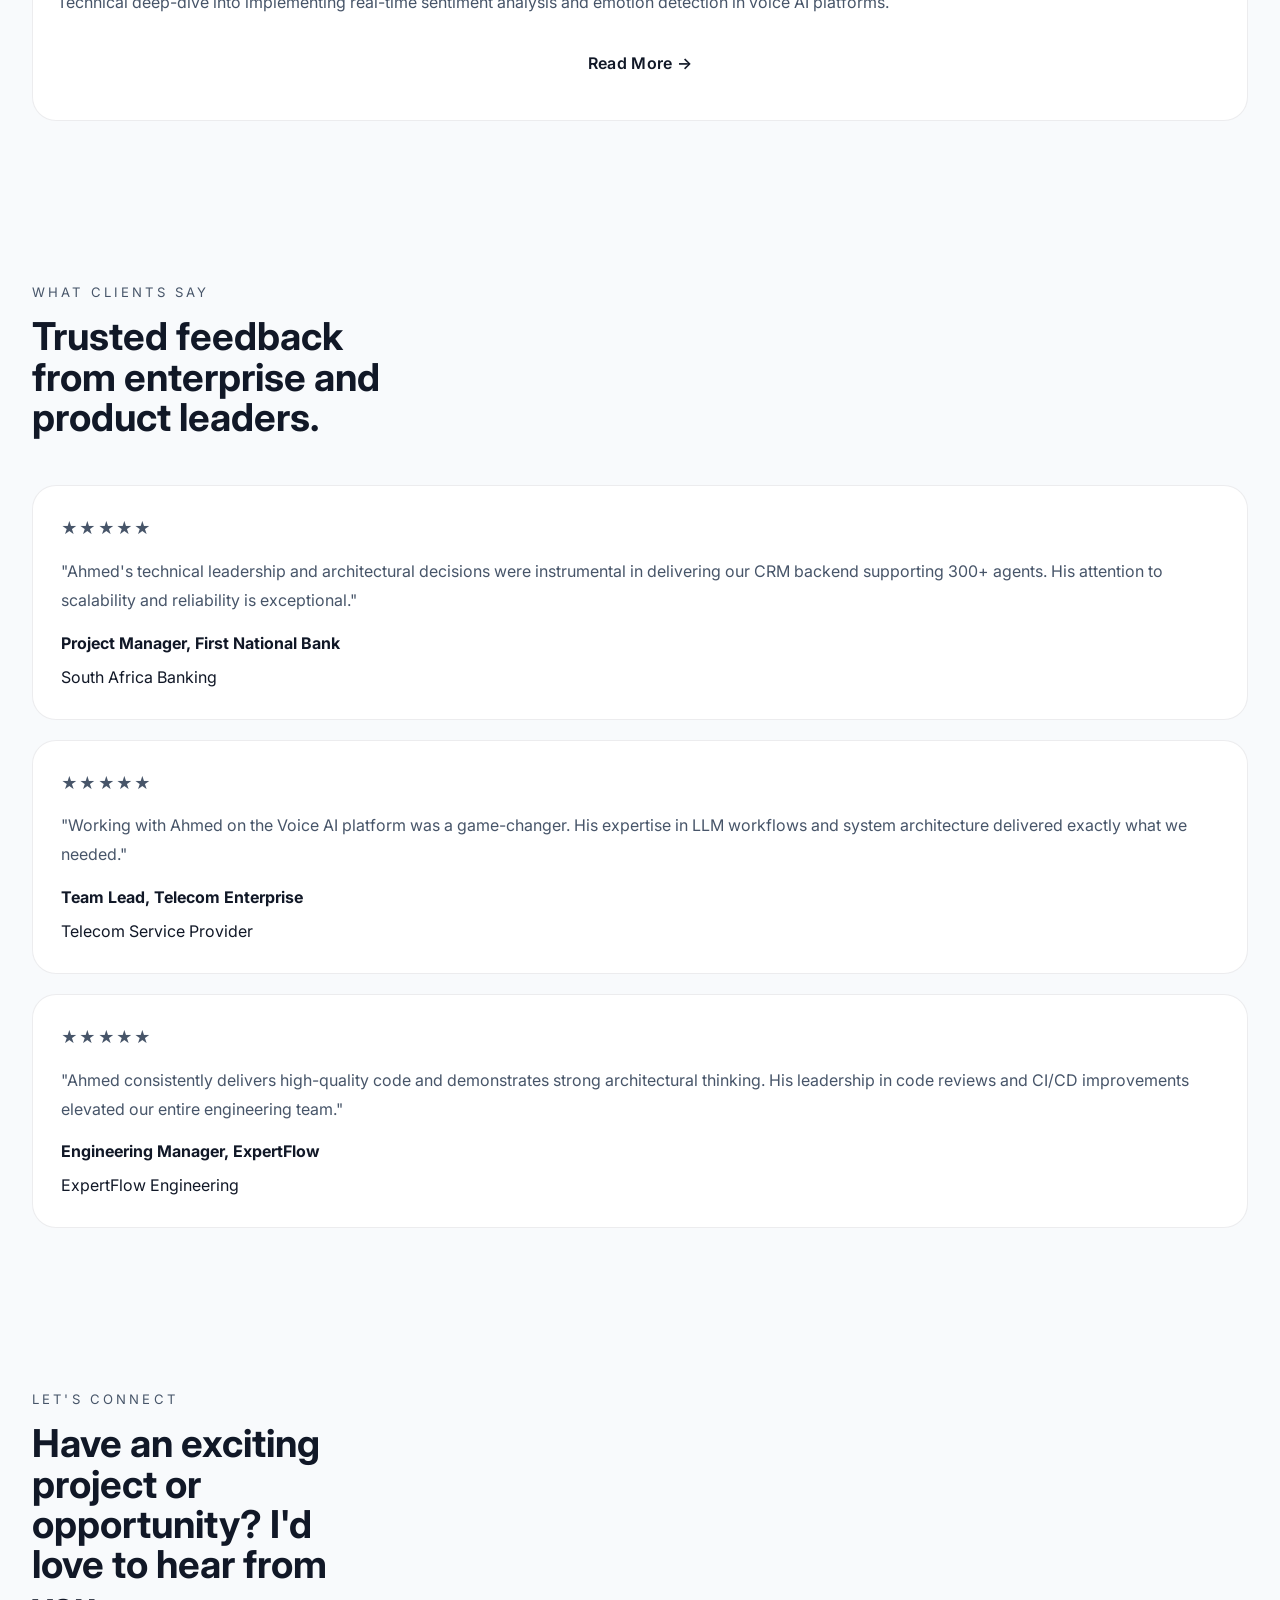
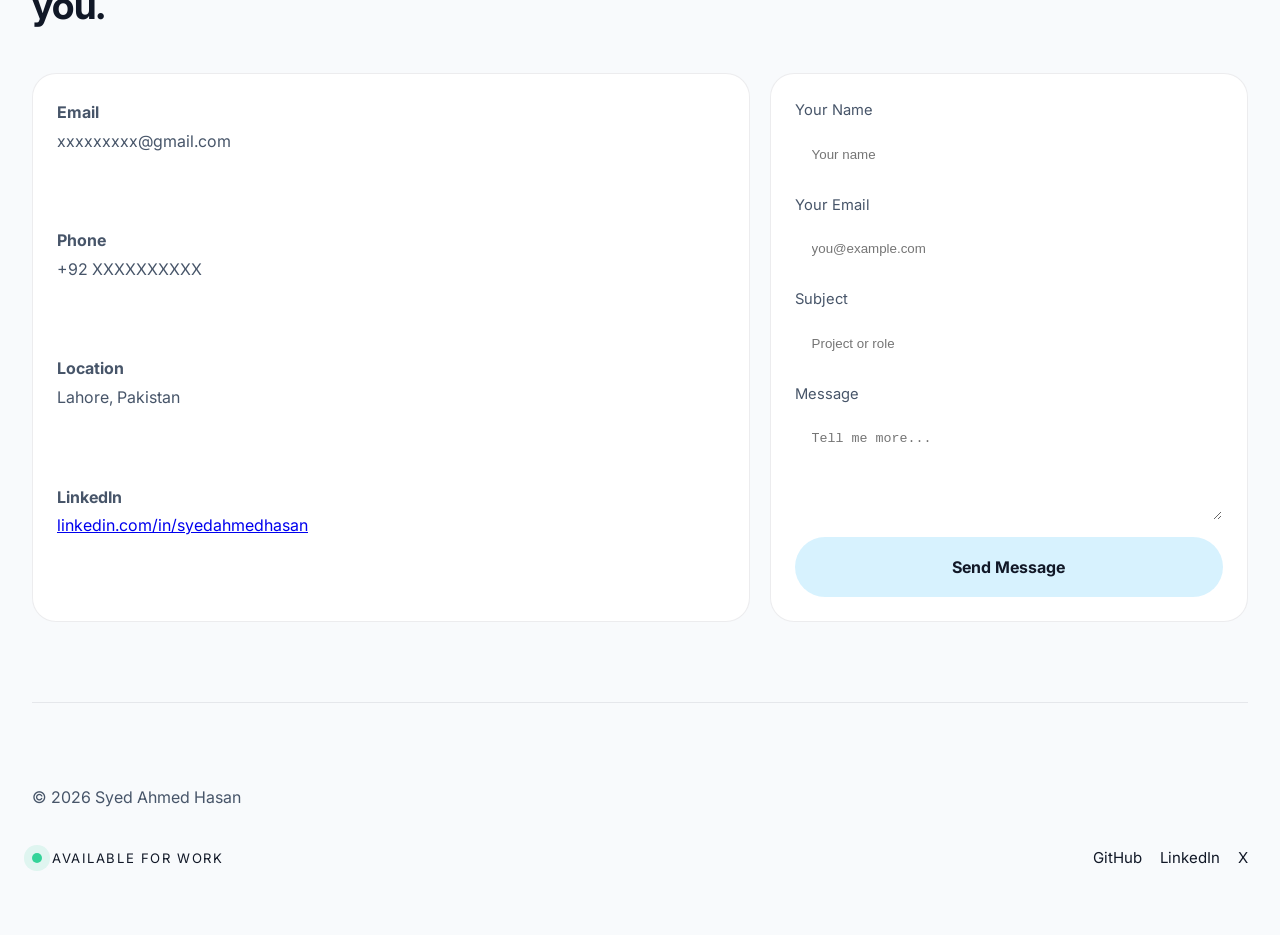
==== commit 37a7d8cd: "Add detailed experience section between timeline and projects" ====
--- a/public/portfolio.html
+++ b/public/portfolio.html
@@ -334,6 +334,52 @@
           </div>
         </section>
 
+        <section id="experience-detail" class="section experience-detail">
+          <div class="section-heading">
+            <p class="section-label">Detailed Experience</p>
+            <h2>Role-specific highlights from every step in my engineering journey.</h2>
+          </div>
+          <div class="experience-cards">
+            <article class="experience-card">
+              <h3>Team Lead</h3>
+              <p class="experience-meta">ExpertFlow (Pvt) Ltd • Nov 2024 — Present</p>
+              <ul>
+                <li>Built and deployed AI quality monitoring modules for enterprise contact-center workflows.</li>
+                <li>Built enterprise AI assistant using LangGraph + RAG, improving response relevance.</li>
+                <li>Delivered Voice AI / IVR platform supporting 300+ agents with real-time transcription and sentiment insights.</li>
+                <li>Implemented OAuth2-secured social integrations for multiple platforms.</li>
+              </ul>
+            </article>
+            <article class="experience-card">
+              <h3>Software Technical Lead</h3>
+              <p class="experience-meta">ExpertFlow (Pvt) Ltd • Oct 2022 — Nov 2024</p>
+              <ul>
+                <li>Designed and reviewed system architecture for scalability and performance.</li>
+                <li>Enforced engineering best practices through code reviews and CI/CD standards.</li>
+                <li>Implemented core framework components and critical modules for high-impact deliveries.</li>
+              </ul>
+            </article>
+            <article class="experience-card">
+              <h3>Associate Java Developer</h3>
+              <p class="experience-meta">ExpertFlow (Pvt) Ltd • Mar 2021 — Oct 2022</p>
+              <ul>
+                <li>Developed REST API-based Agent CRM Backend in Spring Boot.</li>
+                <li>Implemented load testing and logging best practices.</li>
+                <li>Integrated LDAP authentication and SOAP APIs.</li>
+              </ul>
+            </article>
+            <article class="experience-card">
+              <h3>Junior Software Developer</h3>
+              <p class="experience-meta">ExpertFlow (Pvt) Ltd • Aug 2020 — Mar 2021</p>
+              <ul>
+                <li>Worked on WebRTC-based audio and video solutions using Freeswitch.</li>
+                <li>Implemented SIP/SDP/RTP protocol optimization.</li>
+                <li>Delivered real-time communication and voice interaction features.</li>
+              </ul>
+            </article>
+          </div>
+        </section>
+
         <section id="projects" class="section projects">
           <div class="section-heading">
             <p class="section-label">Featured Projects</p>
@@ -481,45 +527,6 @@
               </form>
             </div>
           </div>
-          <div class="experience-cards">
-            <article class="experience-card">
-              <h3>Team Lead</h3>
-              <p class="experience-meta">ExpertFlow (Pvt) Ltd • Nov 2024 — Present</p>
-              <ul>
-                <li>Built and deployed AI quality monitoring modules for enterprise contact-center workflows.</li>
-                <li>Built enterprise AI assistant using LangGraph + RAG, improving response relevance.</li>
-                <li>Delivered Voice AI / IVR platform supporting 300+ agents with real-time transcription and sentiment insights.</li>
-                <li>Implemented OAuth2-secured social integrations for multiple platforms.</li>
-              </ul>
-            </article>
-            <article class="experience-card">
-              <h3>Software Technical Lead</h3>
-              <p class="experience-meta">ExpertFlow (Pvt) Ltd • Oct 2022 — Nov 2024</p>
-              <ul>
-                <li>Designed and reviewed system architecture for scalability and performance.</li>
-                <li>Enforced engineering best practices through code reviews and CI/CD standards.</li>
-                <li>Implemented core framework components and critical modules for high-impact deliveries.</li>
-              </ul>
-            </article>
-            <article class="experience-card">
-              <h3>Associate Java Developer</h3>
-              <p class="experience-meta">ExpertFlow (Pvt) Ltd • Mar 2021 — Oct 2022</p>
-              <ul>
-                <li>Developed REST API-based Agent CRM Backend in Spring Boot.</li>
-                <li>Implemented load testing and logging best practices.</li>
-                <li>Integrated LDAP authentication and SOAP APIs.</li>
-              </ul>
-            </article>
-            <article class="experience-card">
-              <h3>Junior Software Developer</h3>
-              <p class="experience-meta">ExpertFlow (Pvt) Ltd • Aug 2020 — Mar 2021</p>
-              <ul>
-                <li>Worked on WebRTC-based audio and video solutions using Freeswitch.</li>
-                <li>Implemented SIP/SDP/RTP protocol optimization.</li>
-                <li>Delivered real-time communication and voice interaction features.</li>
-              </ul>
-            </article>
-          </div>
         </section>
       </main>
 
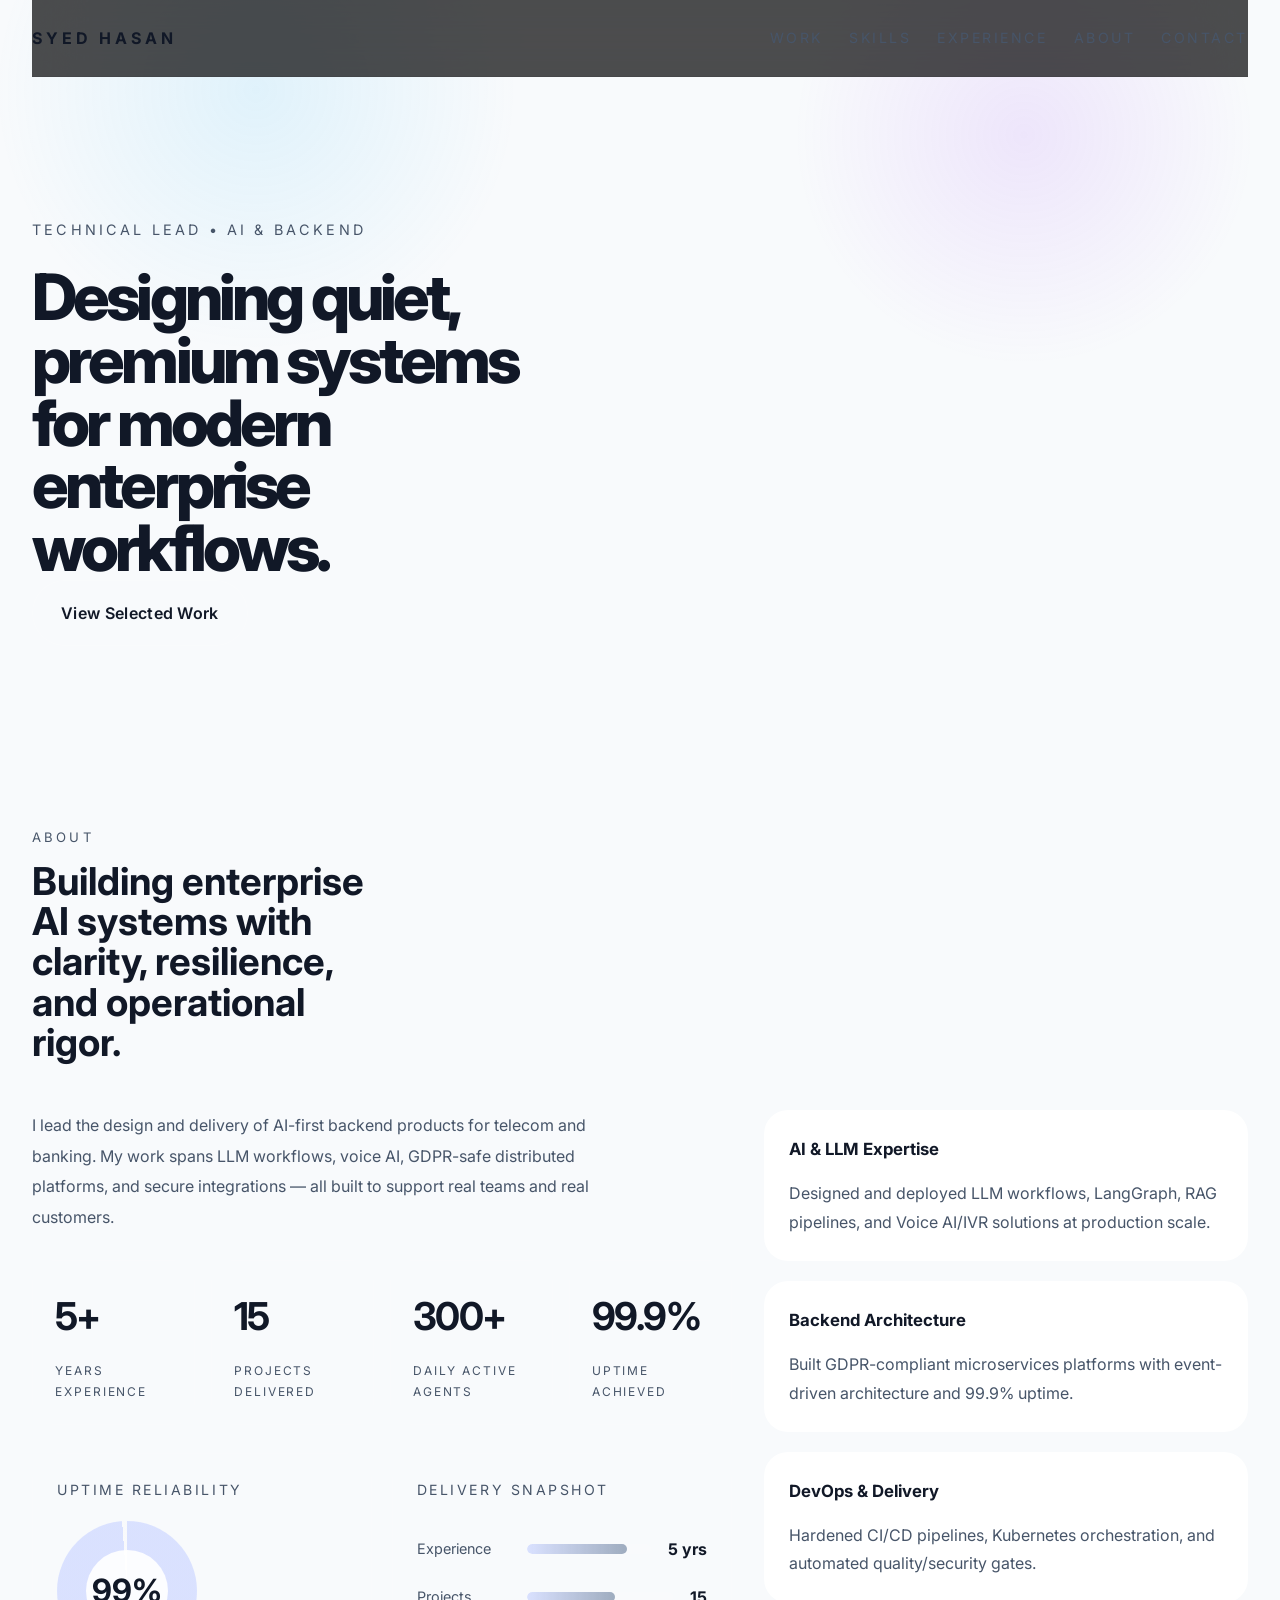
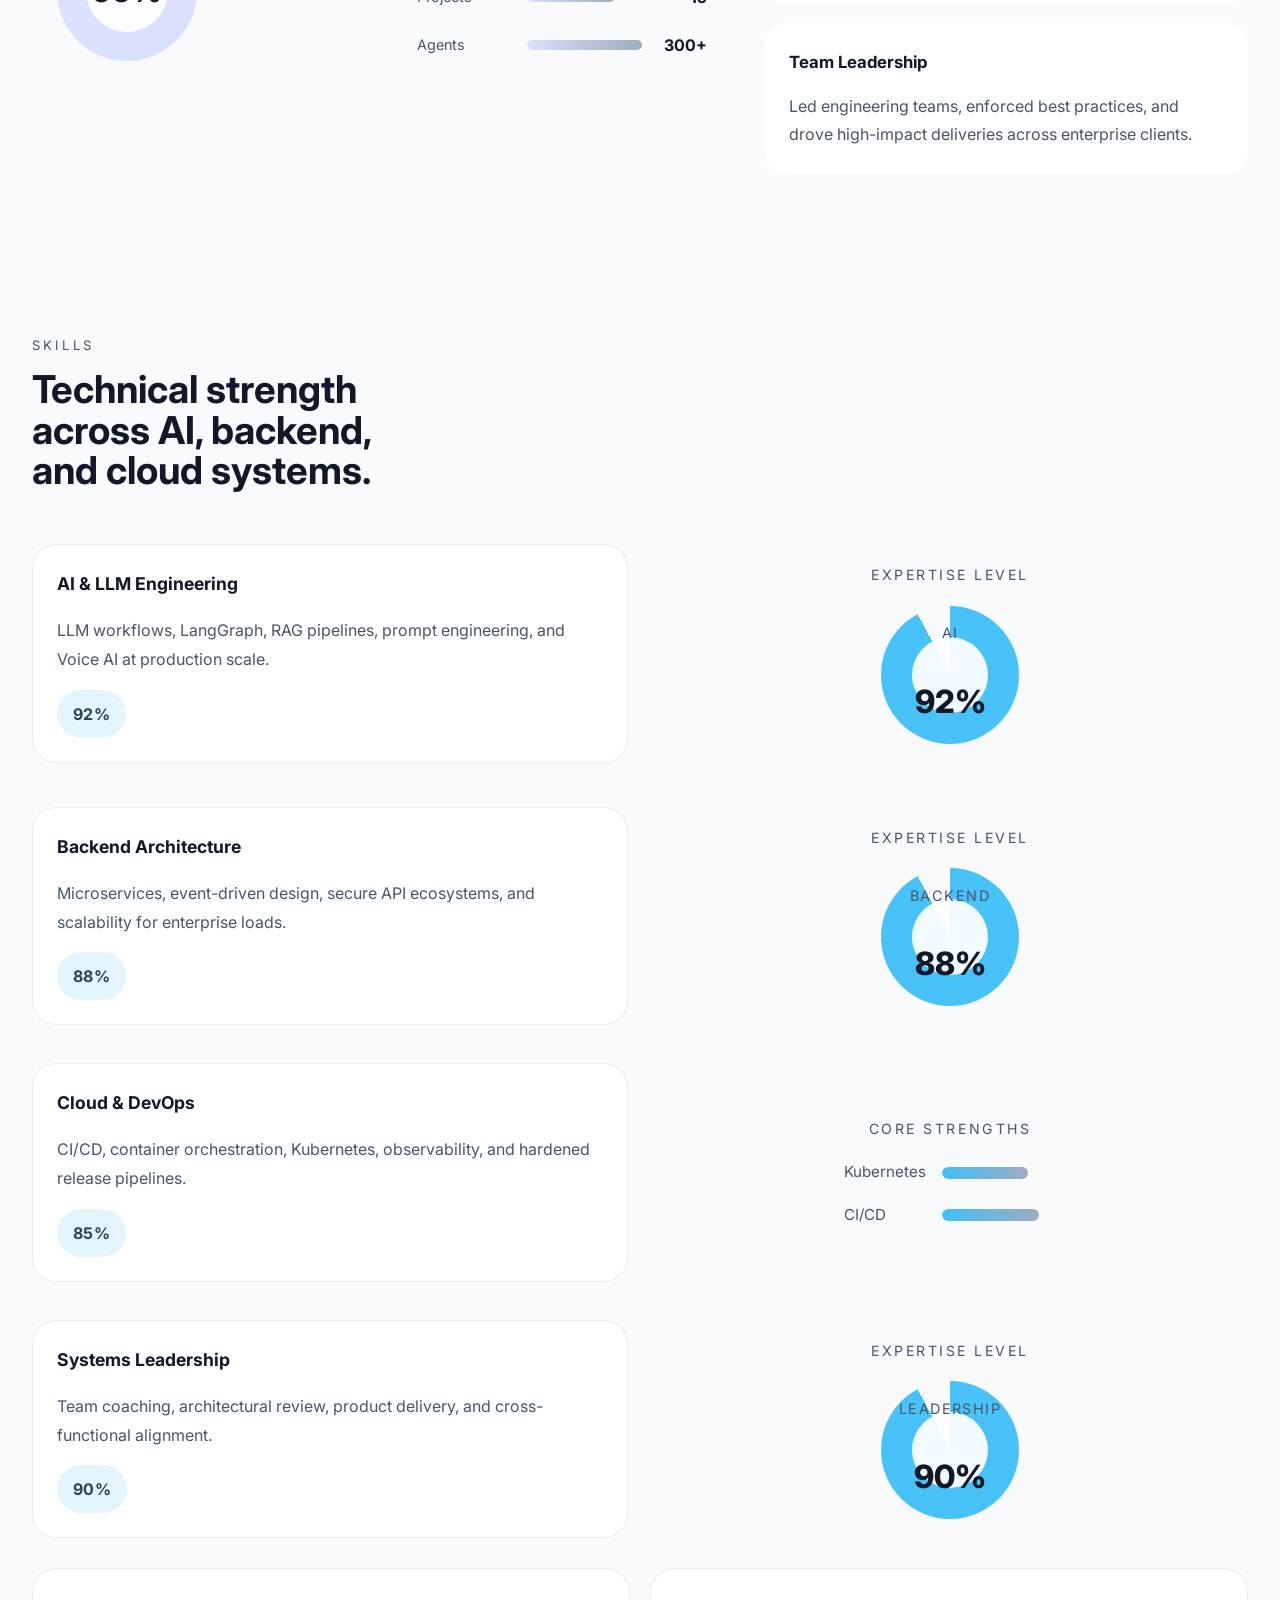
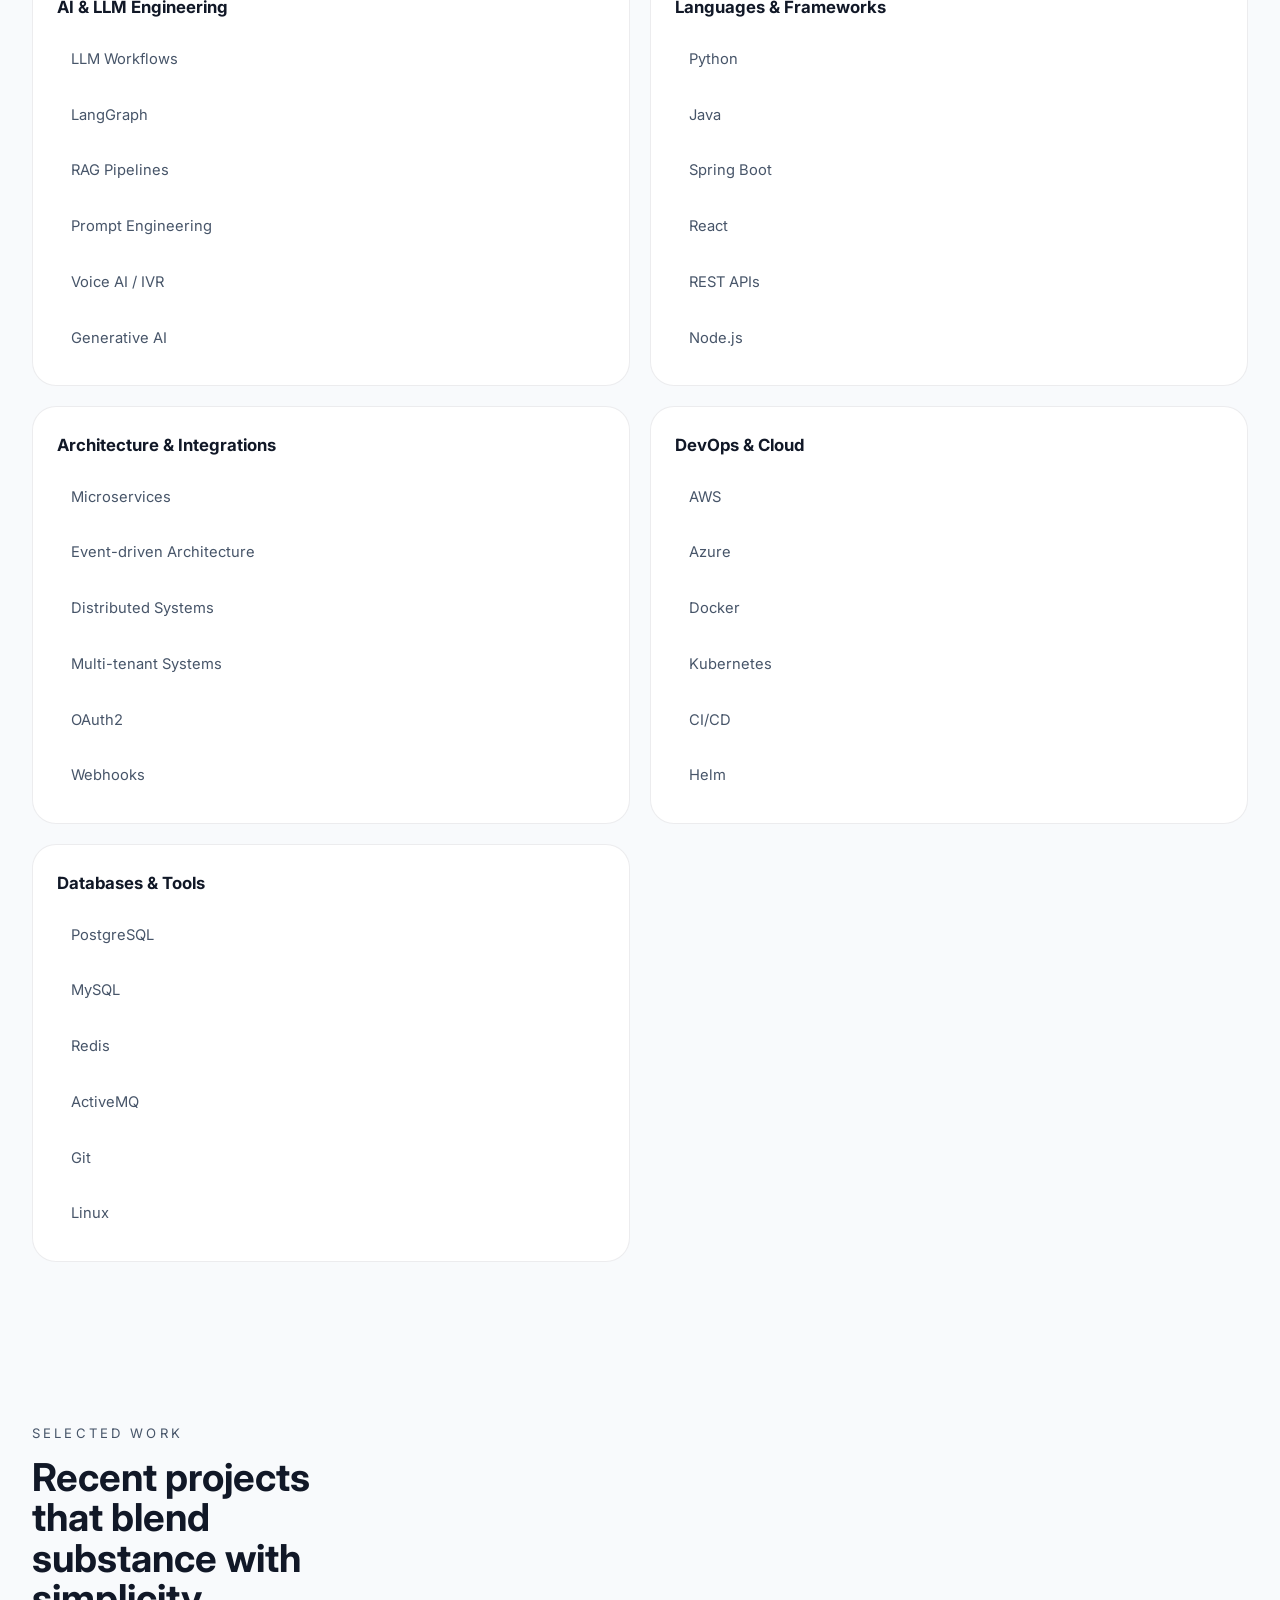
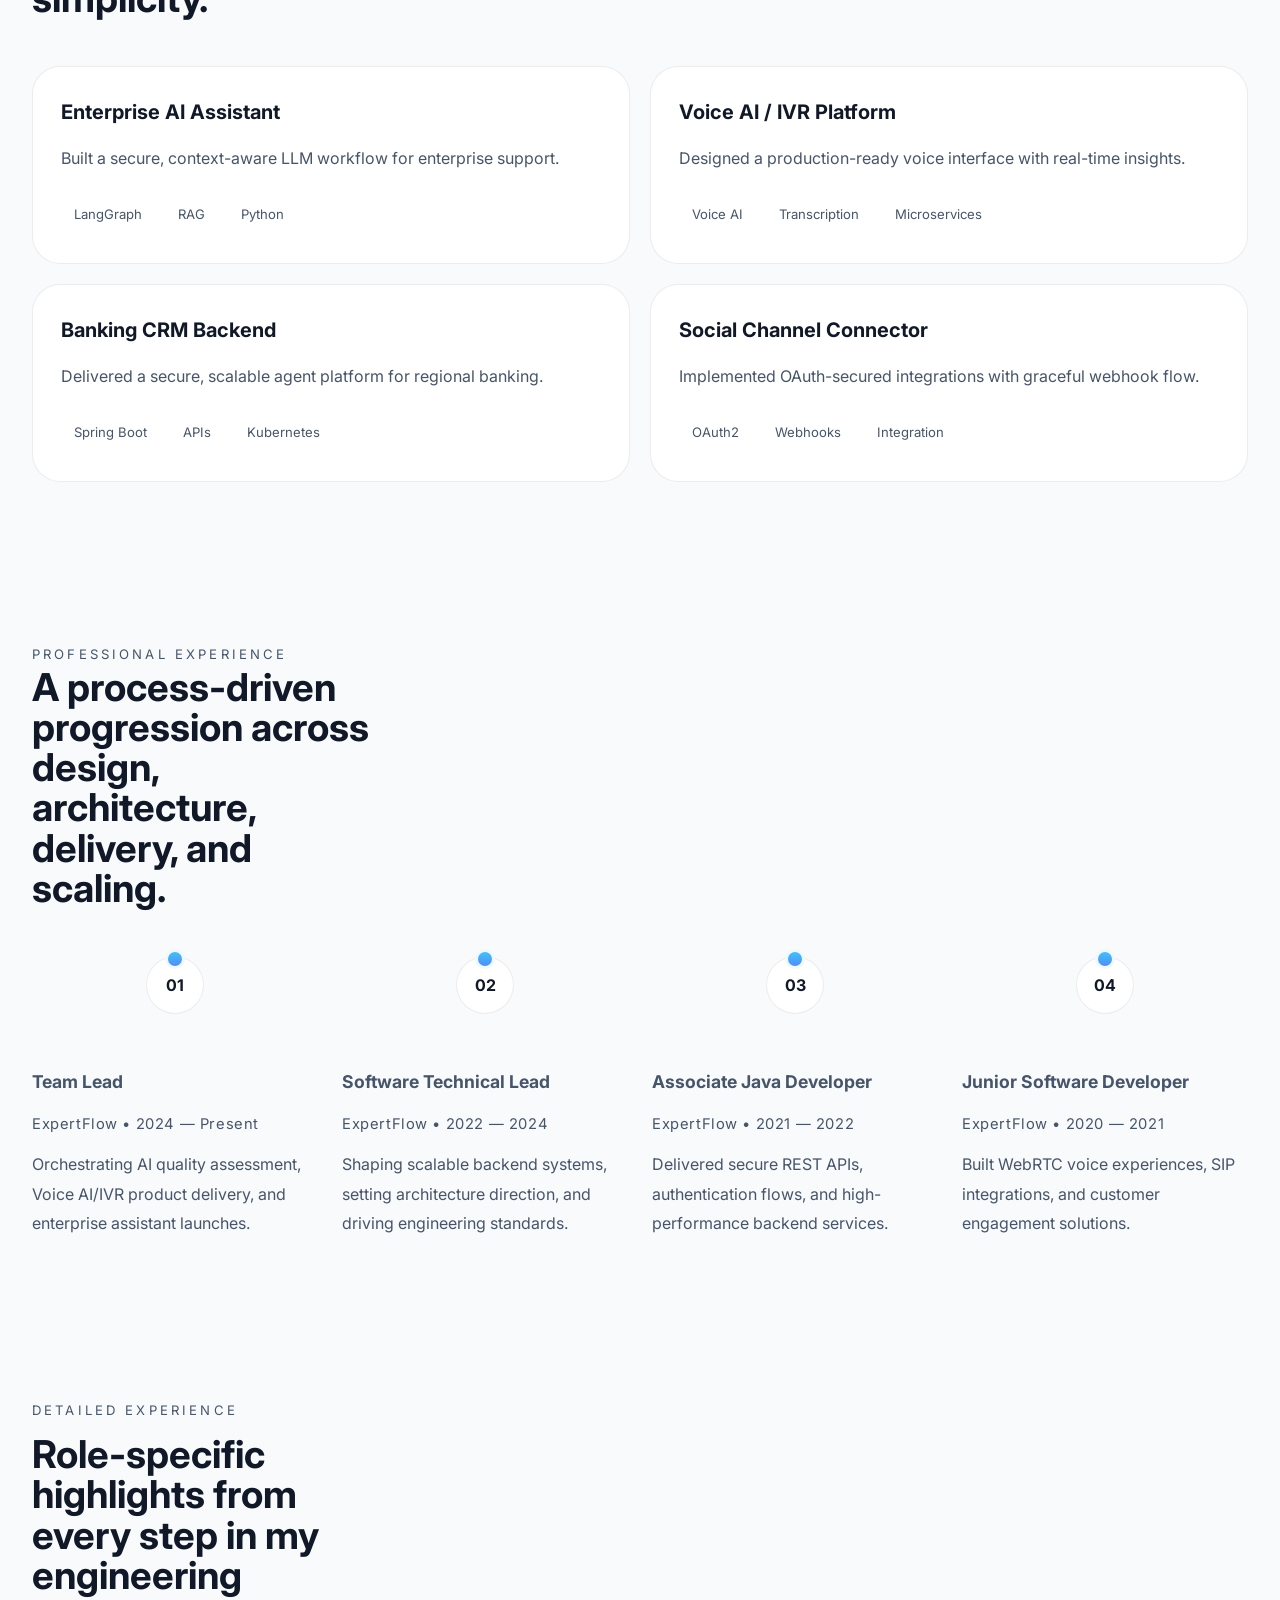
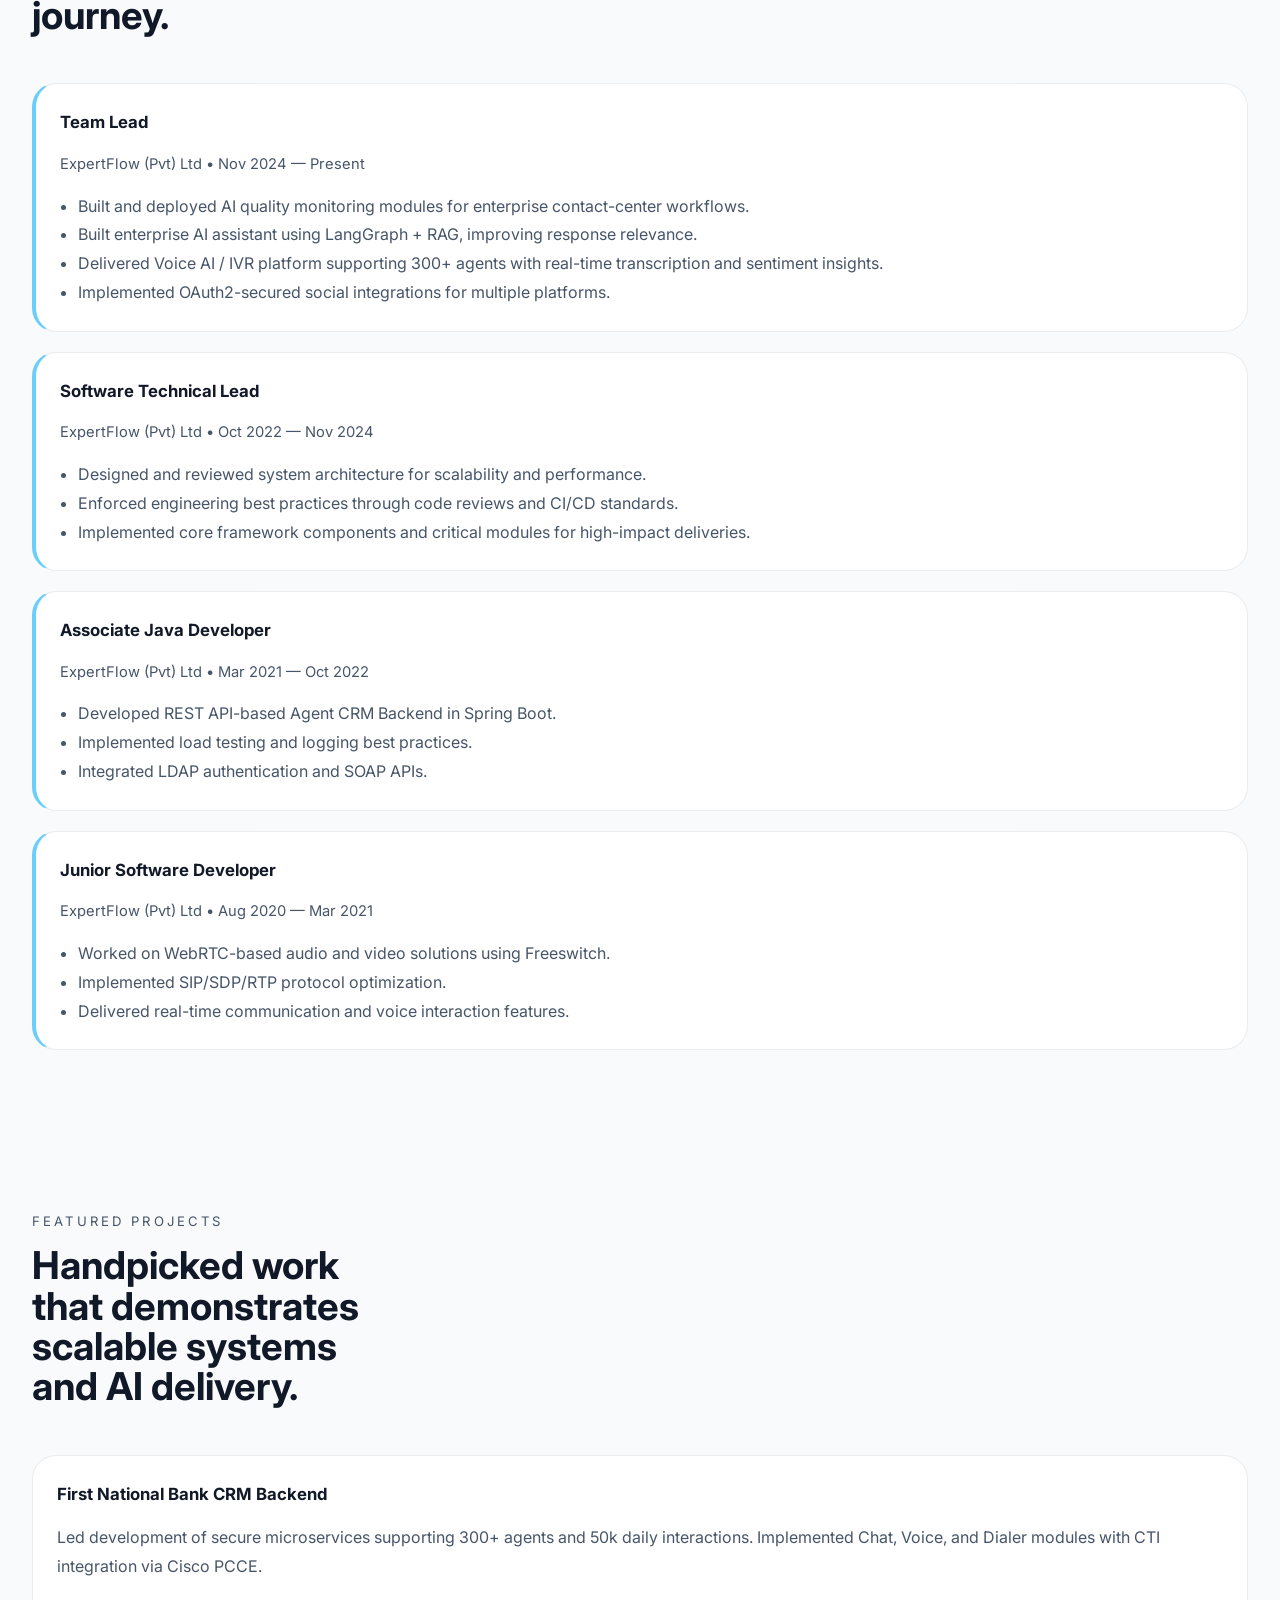
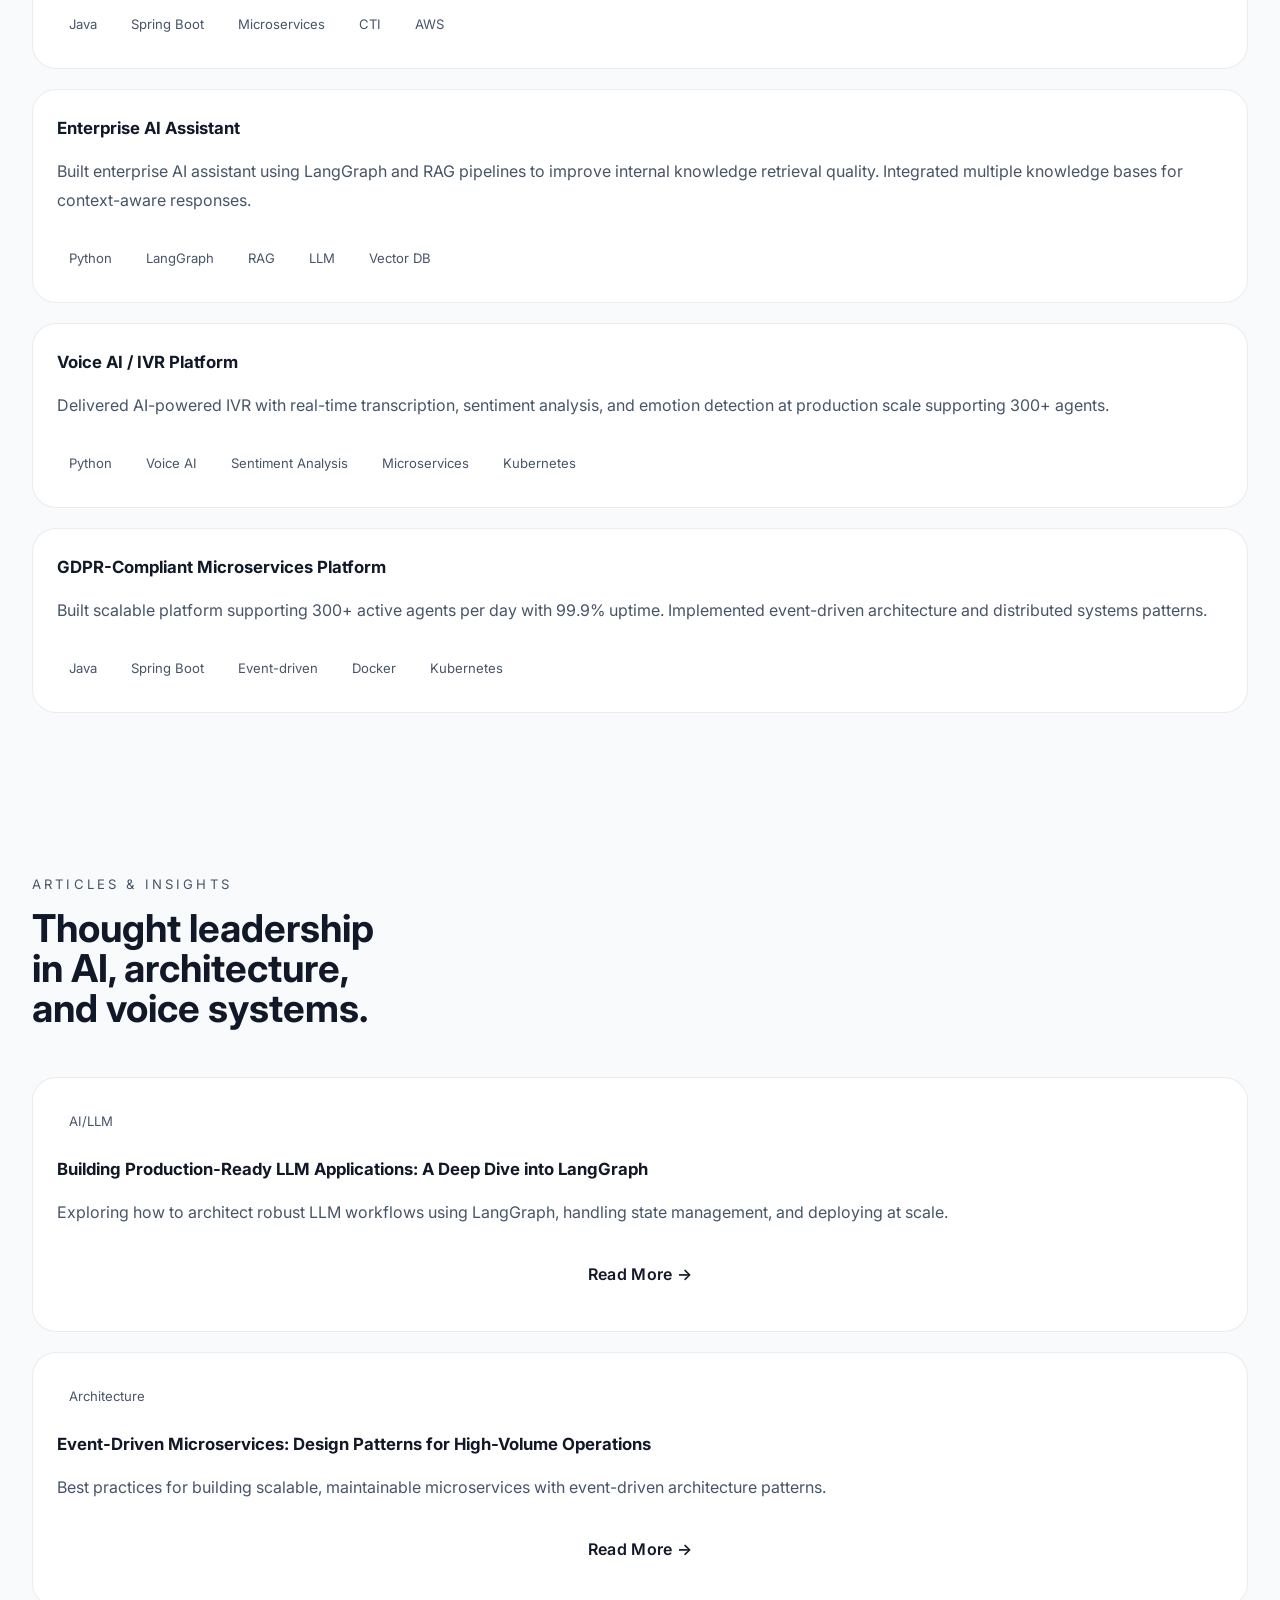
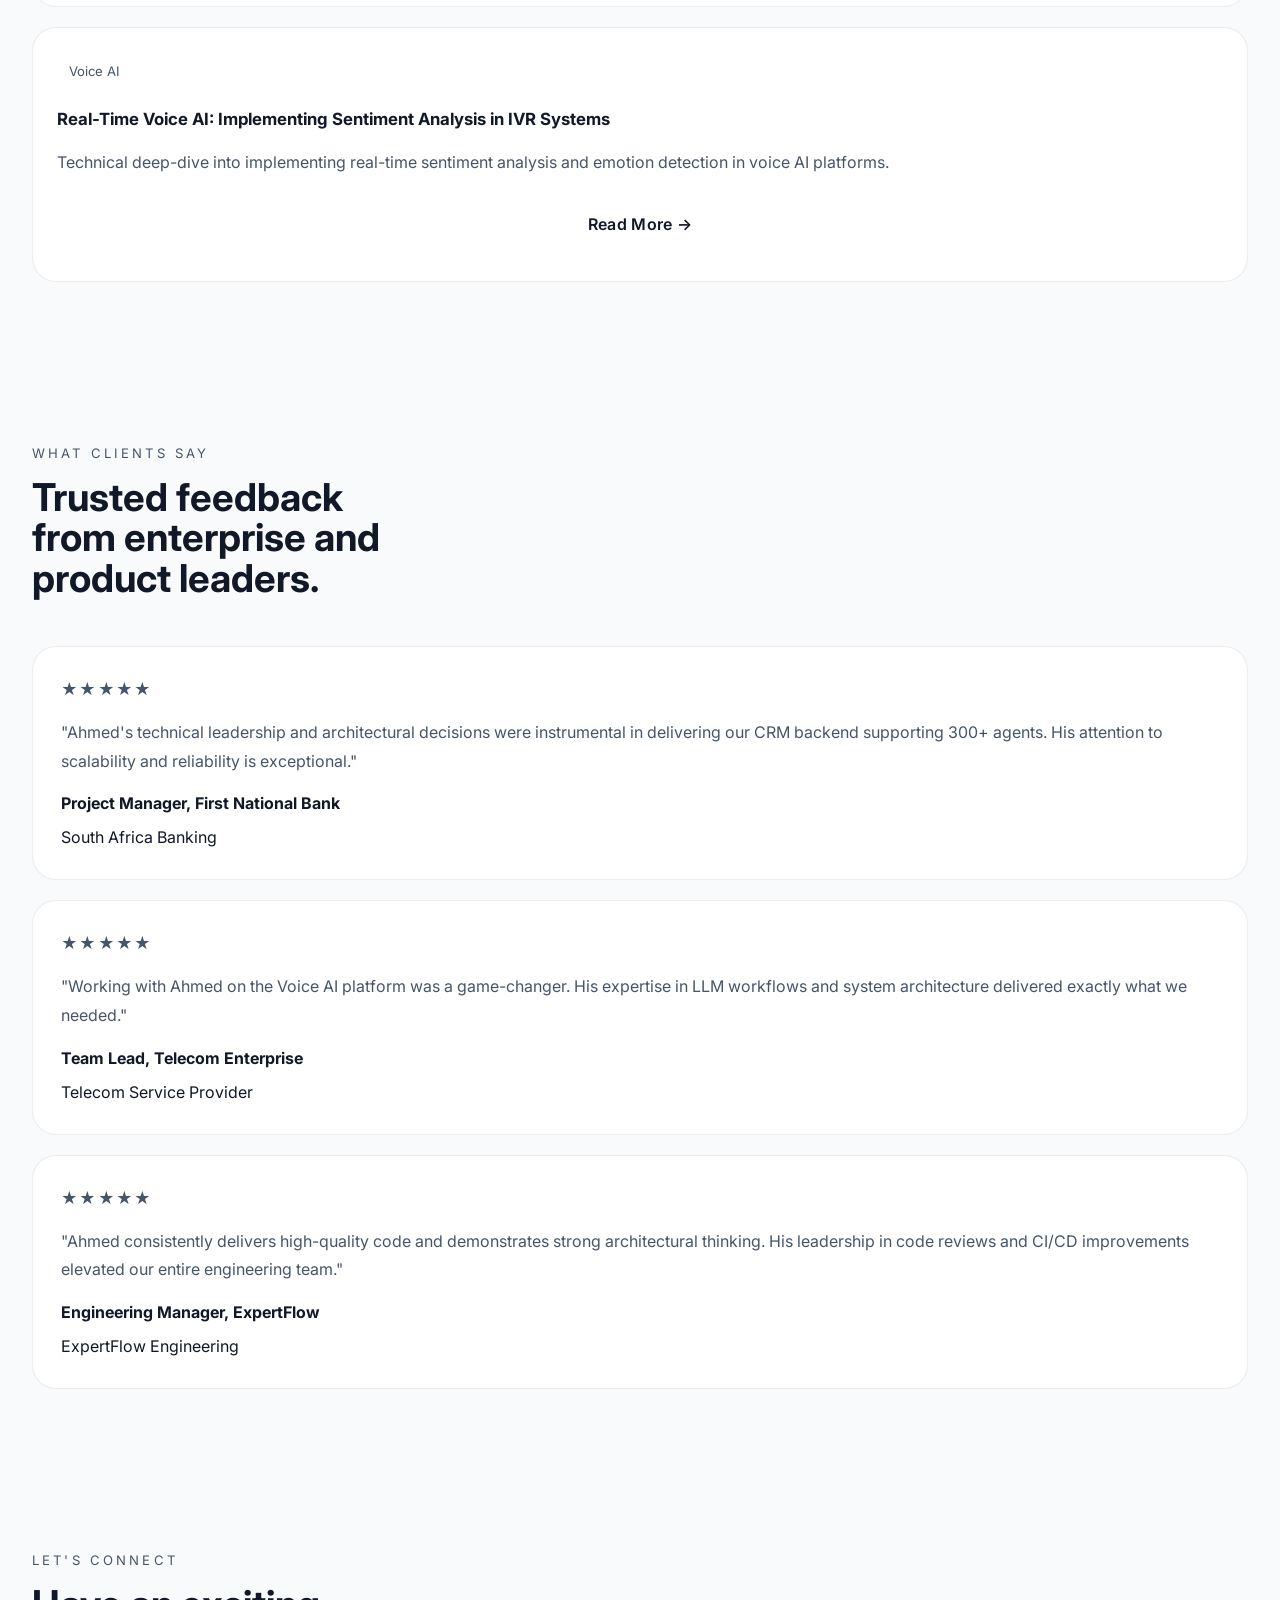
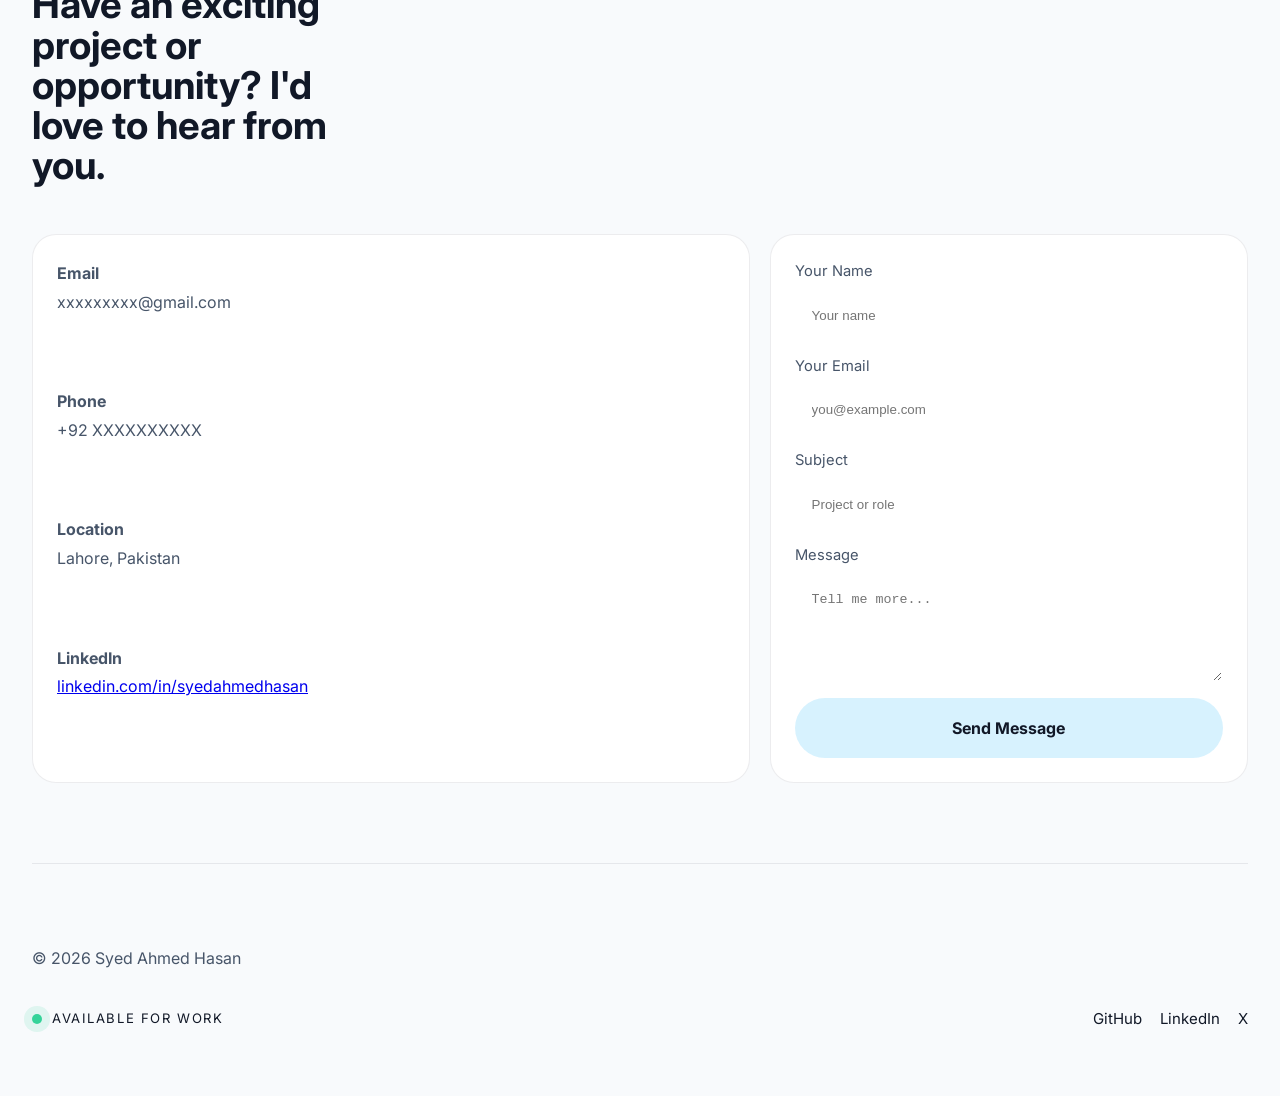
==== commit 78dfb1d7: "Implement paired skills layout: 4 rows with skill-tile + metric visualization" ====
--- a/public/portfolio.html
+++ b/public/portfolio.html
@@ -133,61 +133,69 @@
             <p class="section-label">Skills</p>
             <h2>Technical strength across AI, backend, and cloud systems.</h2>
           </div>
-          <div class="skills-grid">
-            <article class="skill-tile">
-              <h3>AI &amp; LLM Engineering</h3>
-              <p>LLM workflows, LangGraph, RAG pipelines, prompt engineering, and Voice AI at production scale.</p>
-              <div class="skill-pill">92%</div>
-            </article>
-            <article class="skill-tile">
-              <h3>Backend Architecture</h3>
-              <p>Microservices, event-driven design, secure API ecosystems, and scalability for enterprise loads.</p>
-              <div class="skill-pill">88%</div>
-            </article>
-            <article class="skill-tile">
-              <h3>Cloud &amp; DevOps</h3>
-              <p>CI/CD, container orchestration, Kubernetes, observability, and hardened release pipelines.</p>
-              <div class="skill-pill">85%</div>
-            </article>
-            <article class="skill-tile">
-              <h3>Systems Leadership</h3>
-              <p>Team coaching, architectural review, product delivery, and cross-functional alignment.</p>
-              <div class="skill-pill">90%</div>
-            </article>
-          </div>
-          <div class="skill-charts">
-            <article class="chart-card">
-              <p class="chart-title">Skill distribution</p>
-              <div class="radial-skill">
-                <span>AI</span>
-                <strong>92%</strong>
-              </div>
-              <div class="radial-skill small">
-                <span>Backend</span>
-                <strong>88%</strong>
-              </div>
-            </article>
-            <article class="chart-card">
-              <p class="chart-title">Core strengths</p>
-              <div class="skill-bars">
-                <div class="skill-row">
-                  <span>LLM &amp; RAG</span>
-                  <div class="bar-track"><div class="bar-fill fill-92"></div></div>
+          <div class="skills-paired">
+            <div class="skill-row-pair">
+              <article class="skill-tile">
+                <h3>AI &amp; LLM Engineering</h3>
+                <p>LLM workflows, LangGraph, RAG pipelines, prompt engineering, and Voice AI at production scale.</p>
+                <div class="skill-pill">92%</div>
+              </article>
+              <article class="chart-card">
+                <p class="chart-title">Expertise level</p>
+                <div class="radial-skill">
+                  <span>AI</span>
+                  <strong>92%</strong>
                 </div>
-                <div class="skill-row">
-                  <span>Microservices</span>
-                  <div class="bar-track"><div class="bar-fill fill-80"></div></div>
+              </article>
+            </div>
+            <div class="skill-row-pair">
+              <article class="skill-tile">
+                <h3>Backend Architecture</h3>
+                <p>Microservices, event-driven design, secure API ecosystems, and scalability for enterprise loads.</p>
+                <div class="skill-pill">88%</div>
+              </article>
+              <article class="chart-card">
+                <p class="chart-title">Expertise level</p>
+                <div class="radial-skill">
+                  <span>Backend</span>
+                  <strong>88%</strong>
                 </div>
-                <div class="skill-row">
-                  <span>Kubernetes</span>
-                  <div class="bar-track"><div class="bar-fill fill-75"></div></div>
+              </article>
+            </div>
+            <div class="skill-row-pair">
+              <article class="skill-tile">
+                <h3>Cloud &amp; DevOps</h3>
+                <p>CI/CD, container orchestration, Kubernetes, observability, and hardened release pipelines.</p>
+                <div class="skill-pill">85%</div>
+              </article>
+              <article class="chart-card">
+                <p class="chart-title">Core strengths</p>
+                <div class="skill-bars">
+                  <div class="skill-row">
+                    <span>Kubernetes</span>
+                    <div class="bar-track"><div class="bar-fill fill-75"></div></div>
+                  </div>
+                  <div class="skill-row">
+                    <span>CI/CD</span>
+                    <div class="bar-track"><div class="bar-fill fill-85"></div></div>
+                  </div>
                 </div>
-                <div class="skill-row">
-                  <span>CI/CD</span>
-                  <div class="bar-track"><div class="bar-fill fill-85"></div></div>
+              </article>
+            </div>
+            <div class="skill-row-pair">
+              <article class="skill-tile">
+                <h3>Systems Leadership</h3>
+                <p>Team coaching, architectural review, product delivery, and cross-functional alignment.</p>
+                <div class="skill-pill">90%</div>
+              </article>
+              <article class="chart-card">
+                <p class="chart-title">Expertise level</p>
+                <div class="radial-skill">
+                  <span>Leadership</span>
+                  <strong>90%</strong>
                 </div>
-              </div>
-            </article>
+              </article>
+            </div>
           </div>
           <div class="skills-list">
             <article class="skill-category">
--- a/public/styles.css
+++ b/public/styles.css
@@ -326,6 +326,30 @@
   margin-top: 24px;
 }
 
+.skills-paired {
+  display: grid;
+  gap: 32px;
+  margin-top: 24px;
+}
+
+.skill-row-pair {
+  display: grid;
+  grid-template-columns: 1fr 1fr;
+  gap: 24px;
+  align-items: center;
+}
+
+.skill-row-pair .skill-tile {
+  margin: 0;
+}
+
+.skill-row-pair .chart-card {
+  display: flex;
+  flex-direction: column;
+  justify-content: center;
+  align-items: center;
+}
+
 .chart-title {
   margin: 0;
   color: var(--muted);
@@ -1044,6 +1068,11 @@
   .testimonial-grid,
   .contact-grid {
     grid-template-columns: 1fr;
+  }
+
+  .skill-row-pair {
+    grid-template-columns: 1fr;
+    gap: 16px;
   }
 
   .about-highlights {
@@ -1138,6 +1167,15 @@
     grid-template-columns: 1fr;
   }
 
+  .skill-row-pair {
+    grid-template-columns: 1fr;
+    gap: 16px;
+  }
+
+  .skill-row-pair .chart-card {
+    padding: 18px;
+  }
+
   .experience-flow .flow-track {
     padding-left: 0;
   }
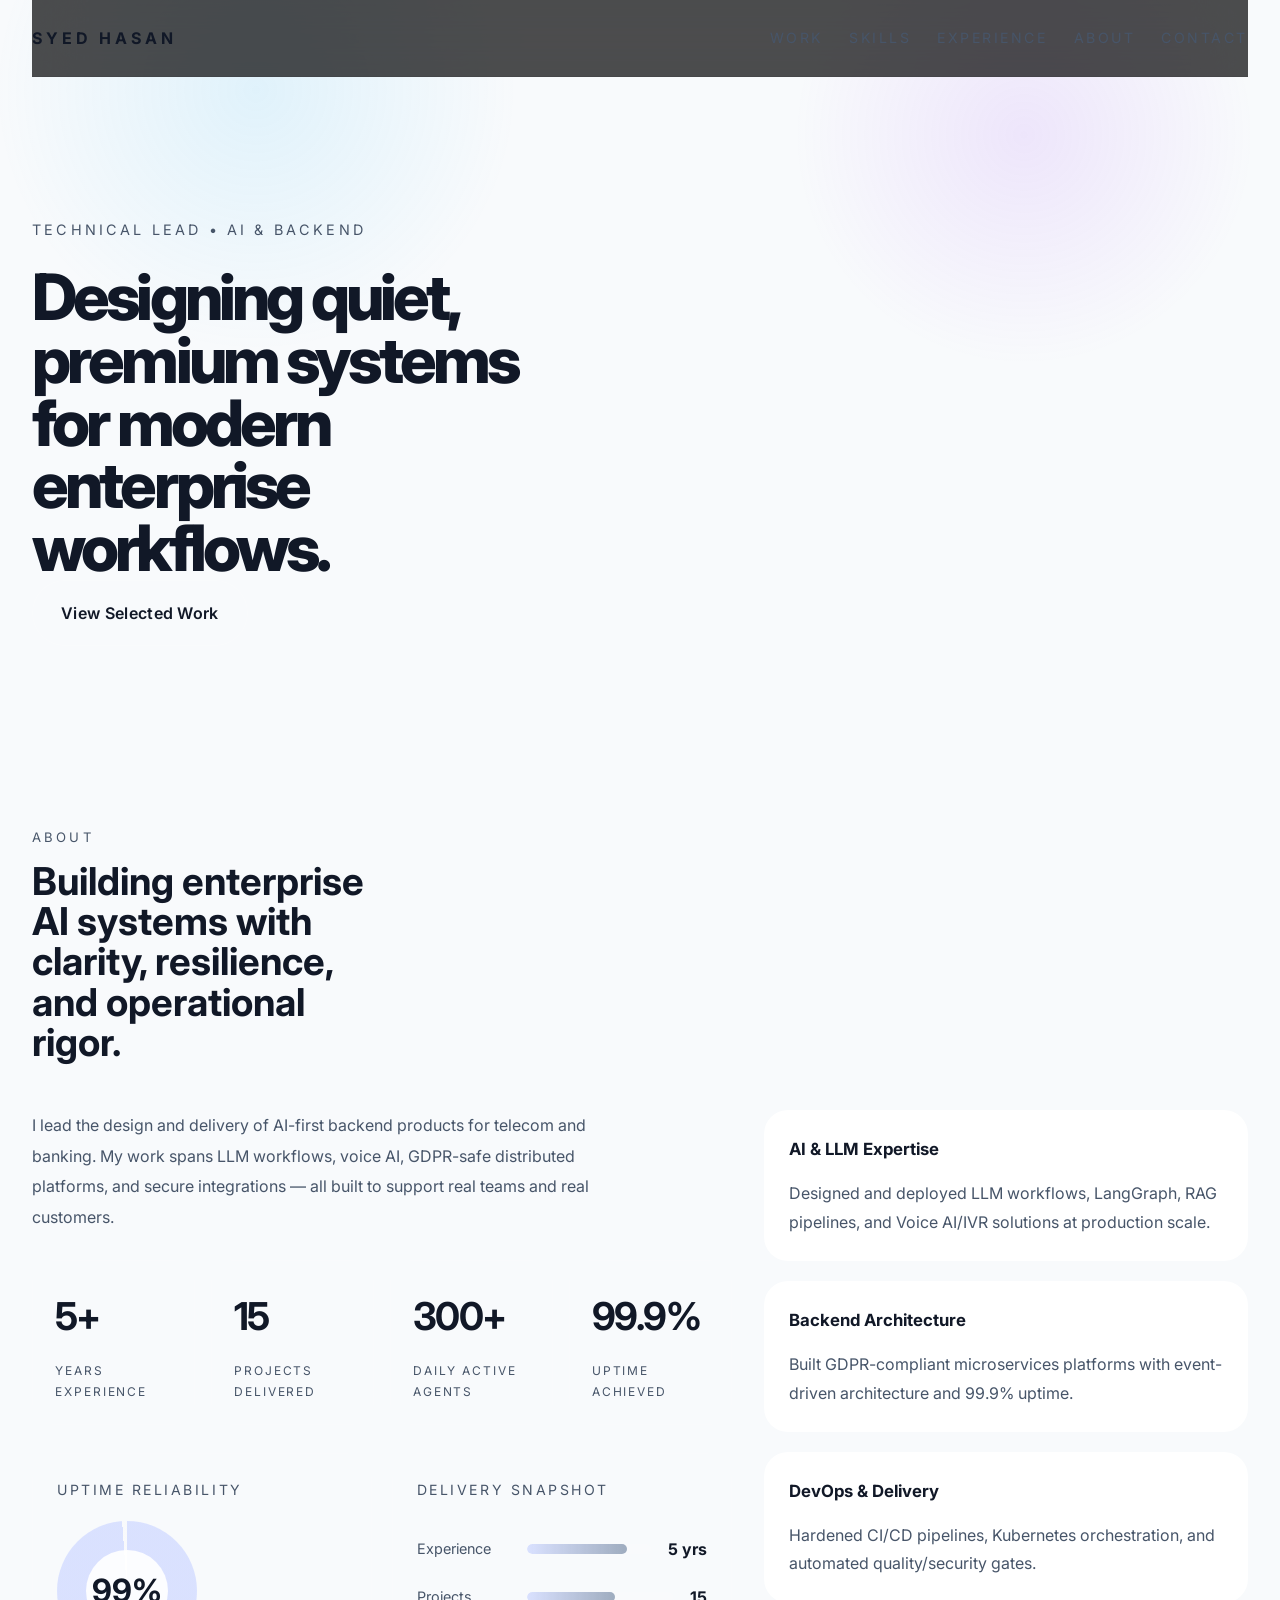
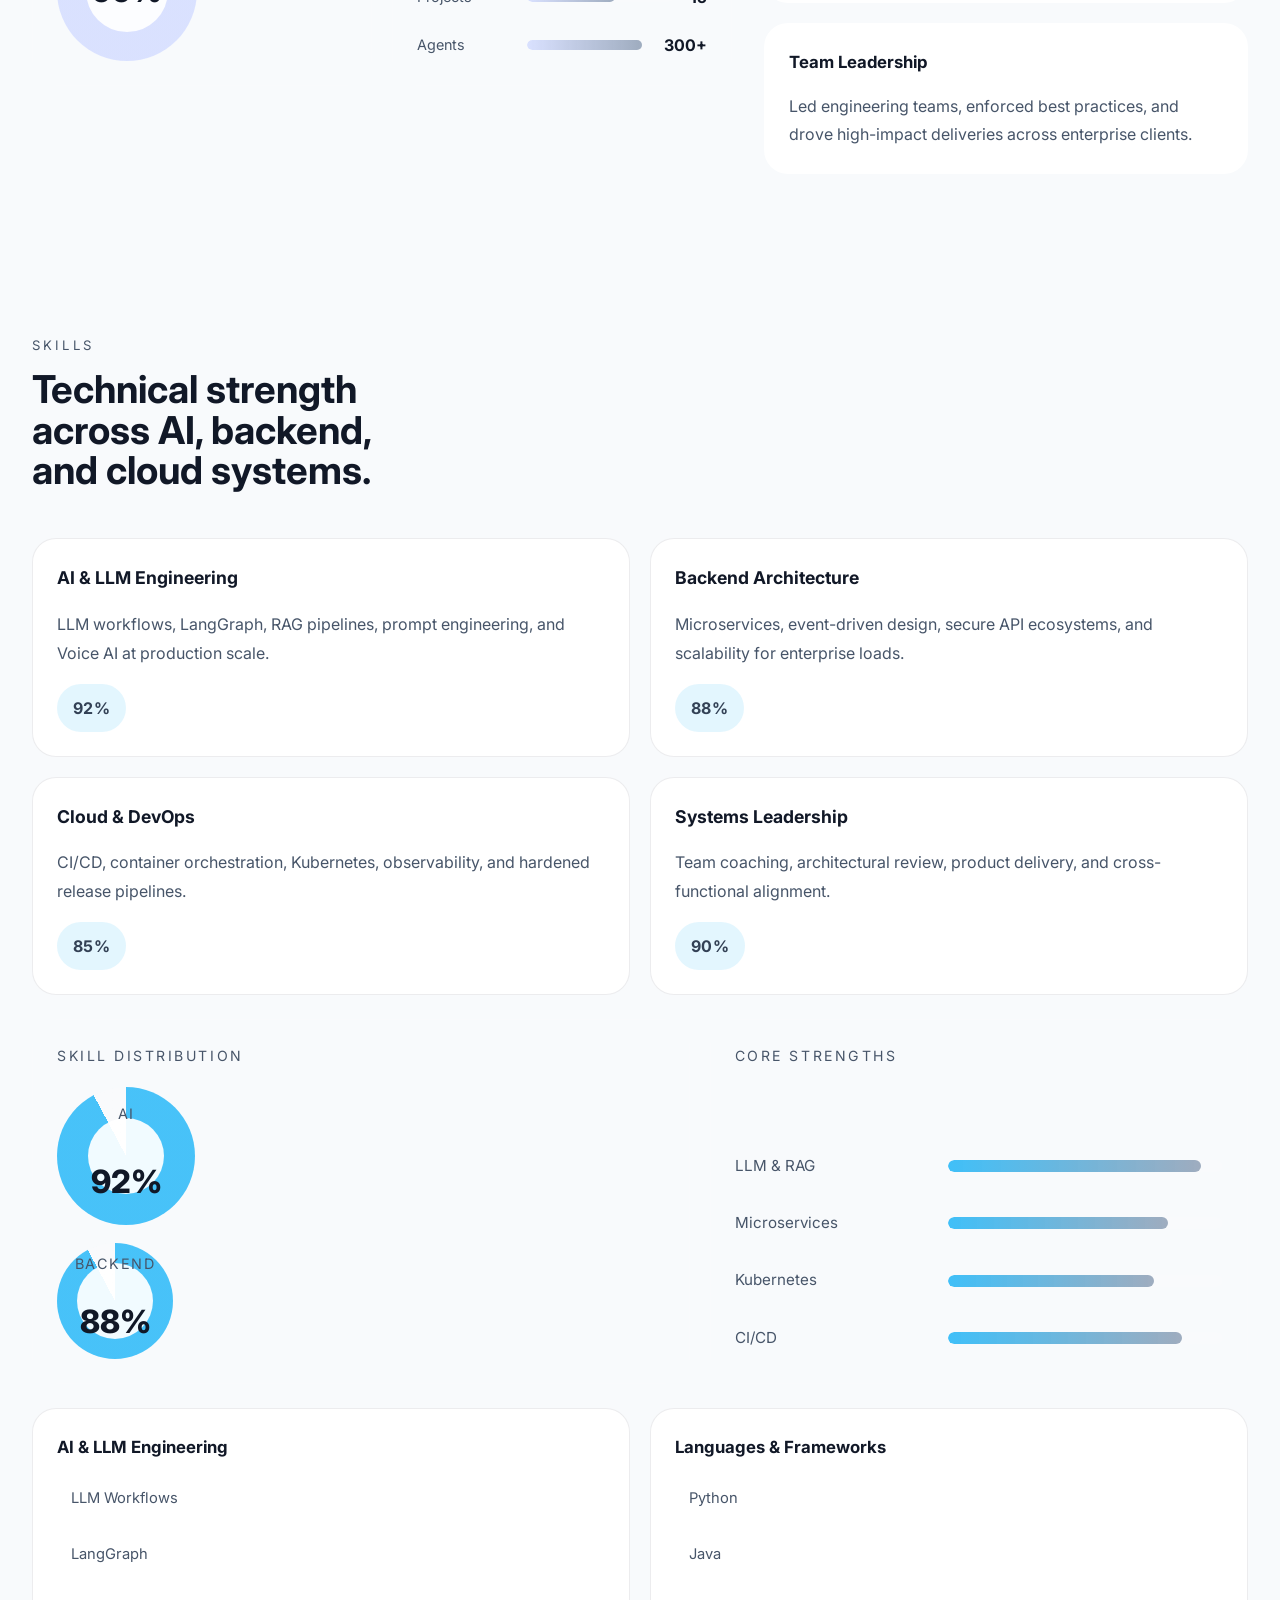
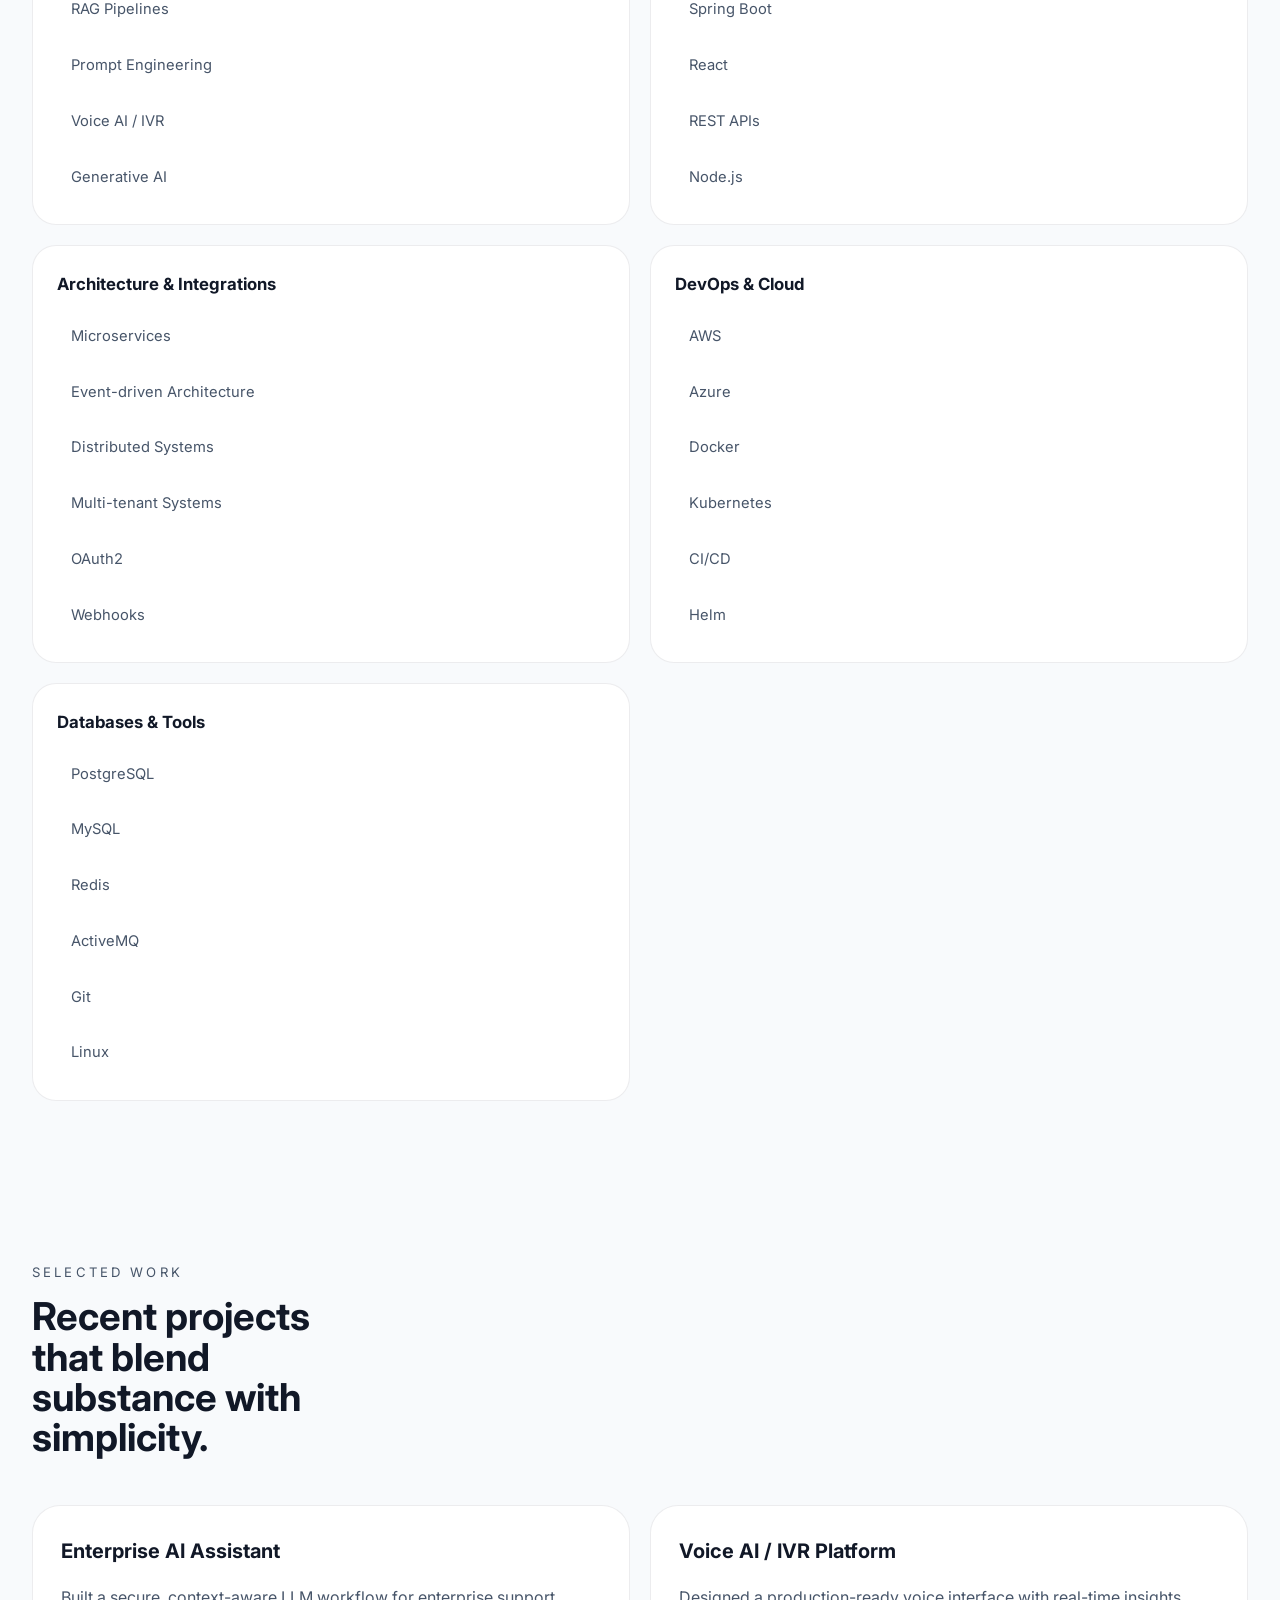
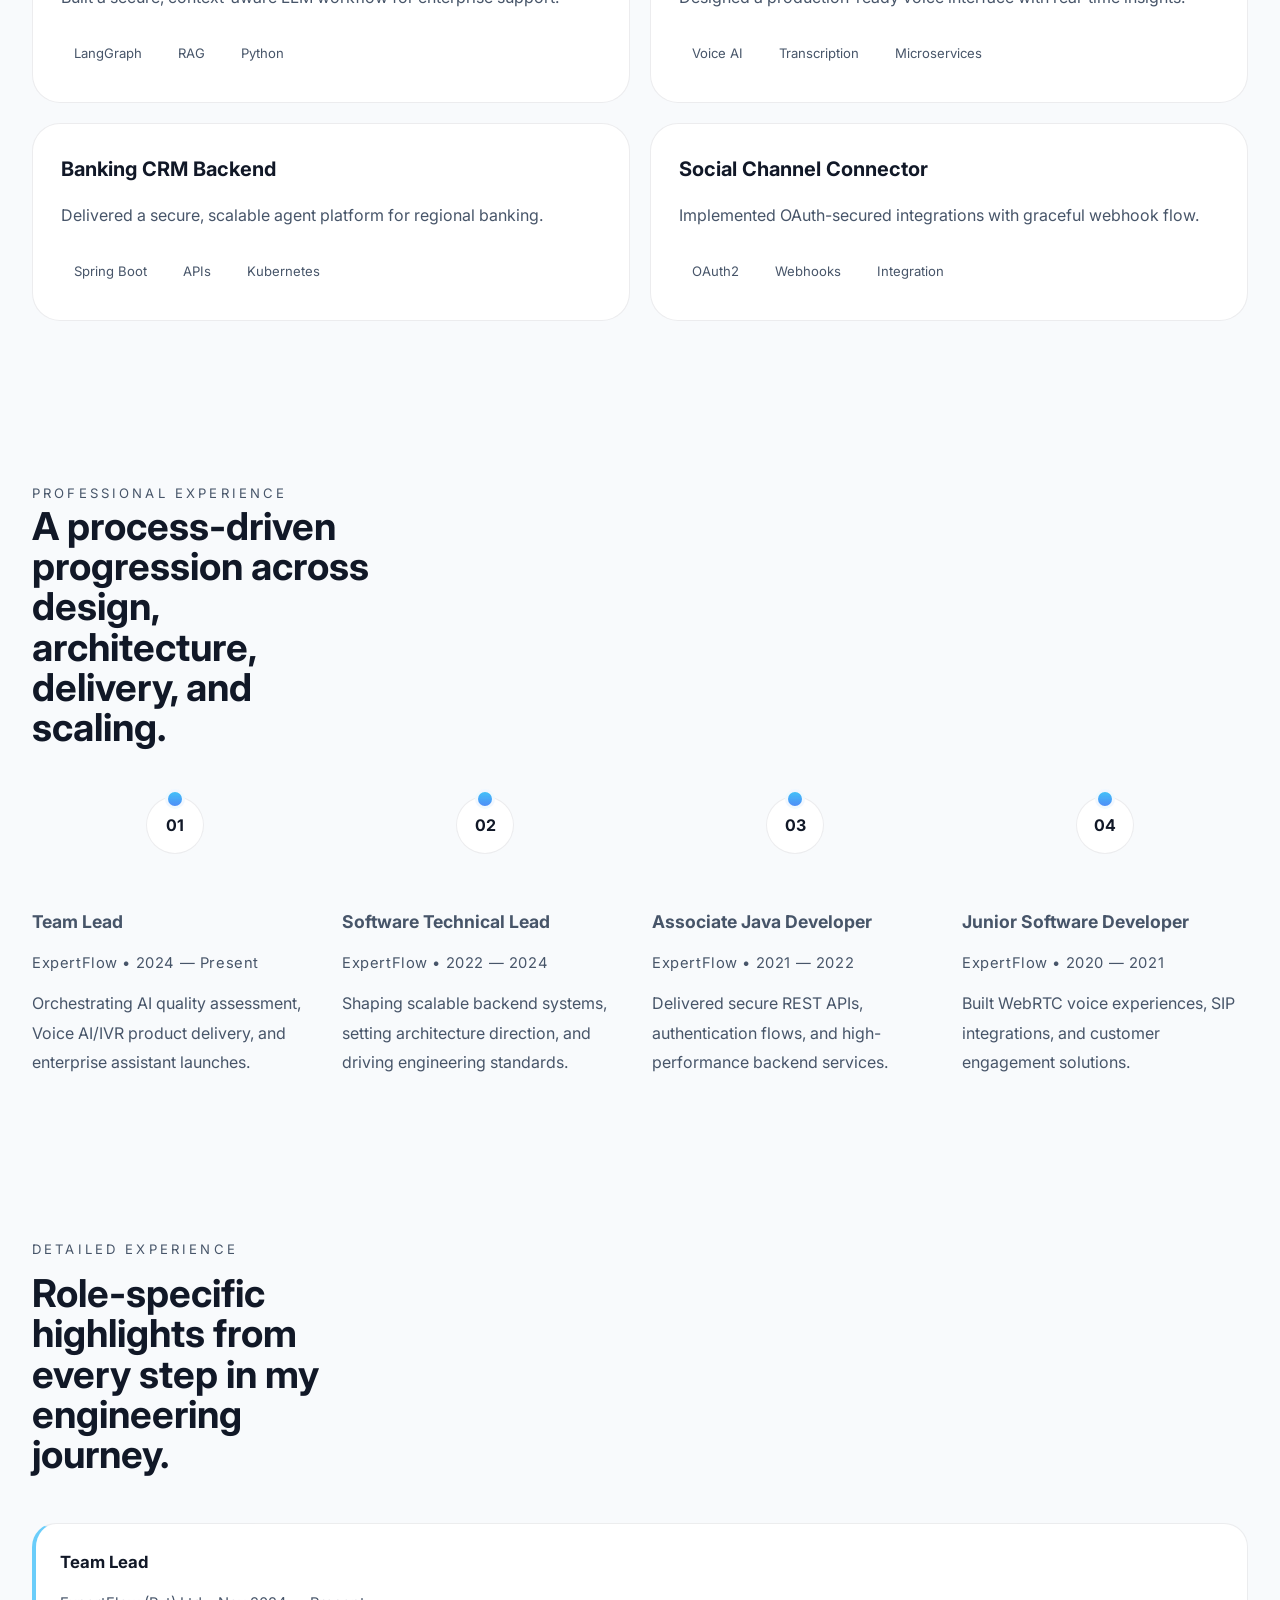
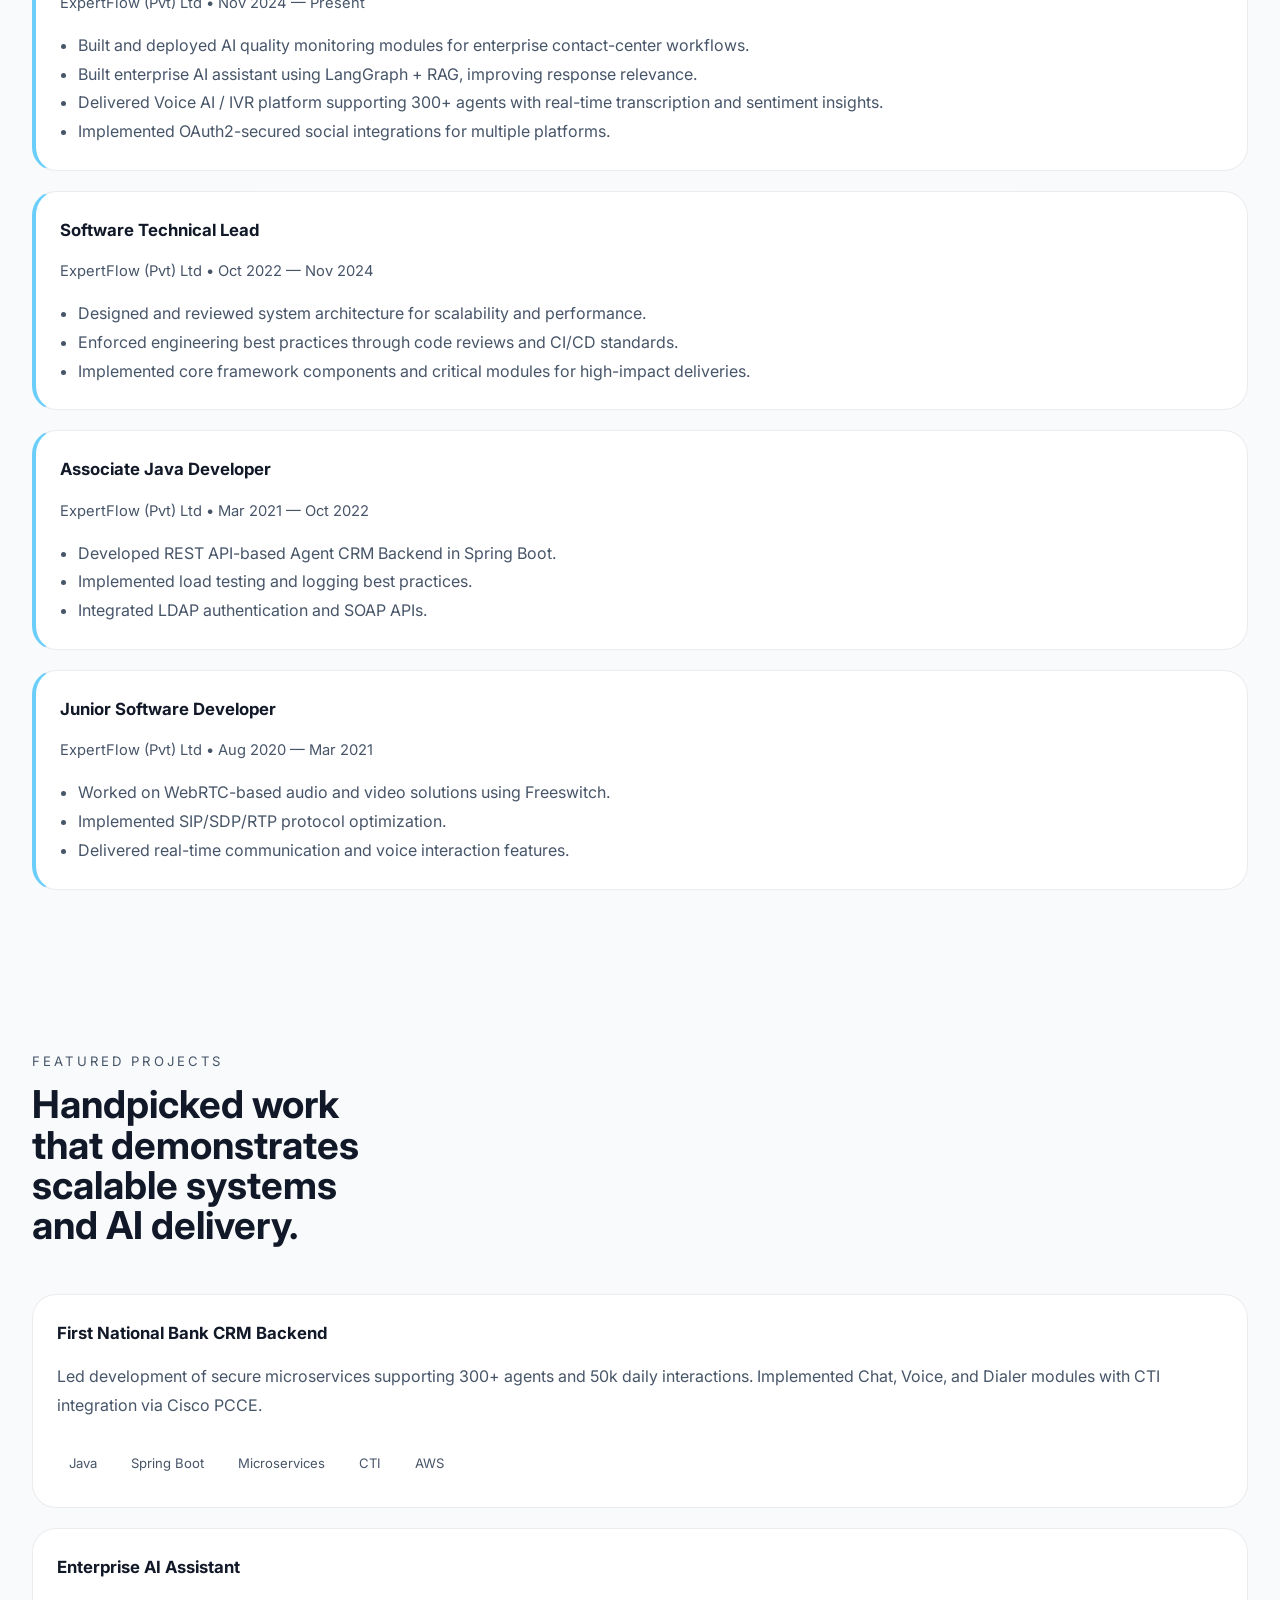
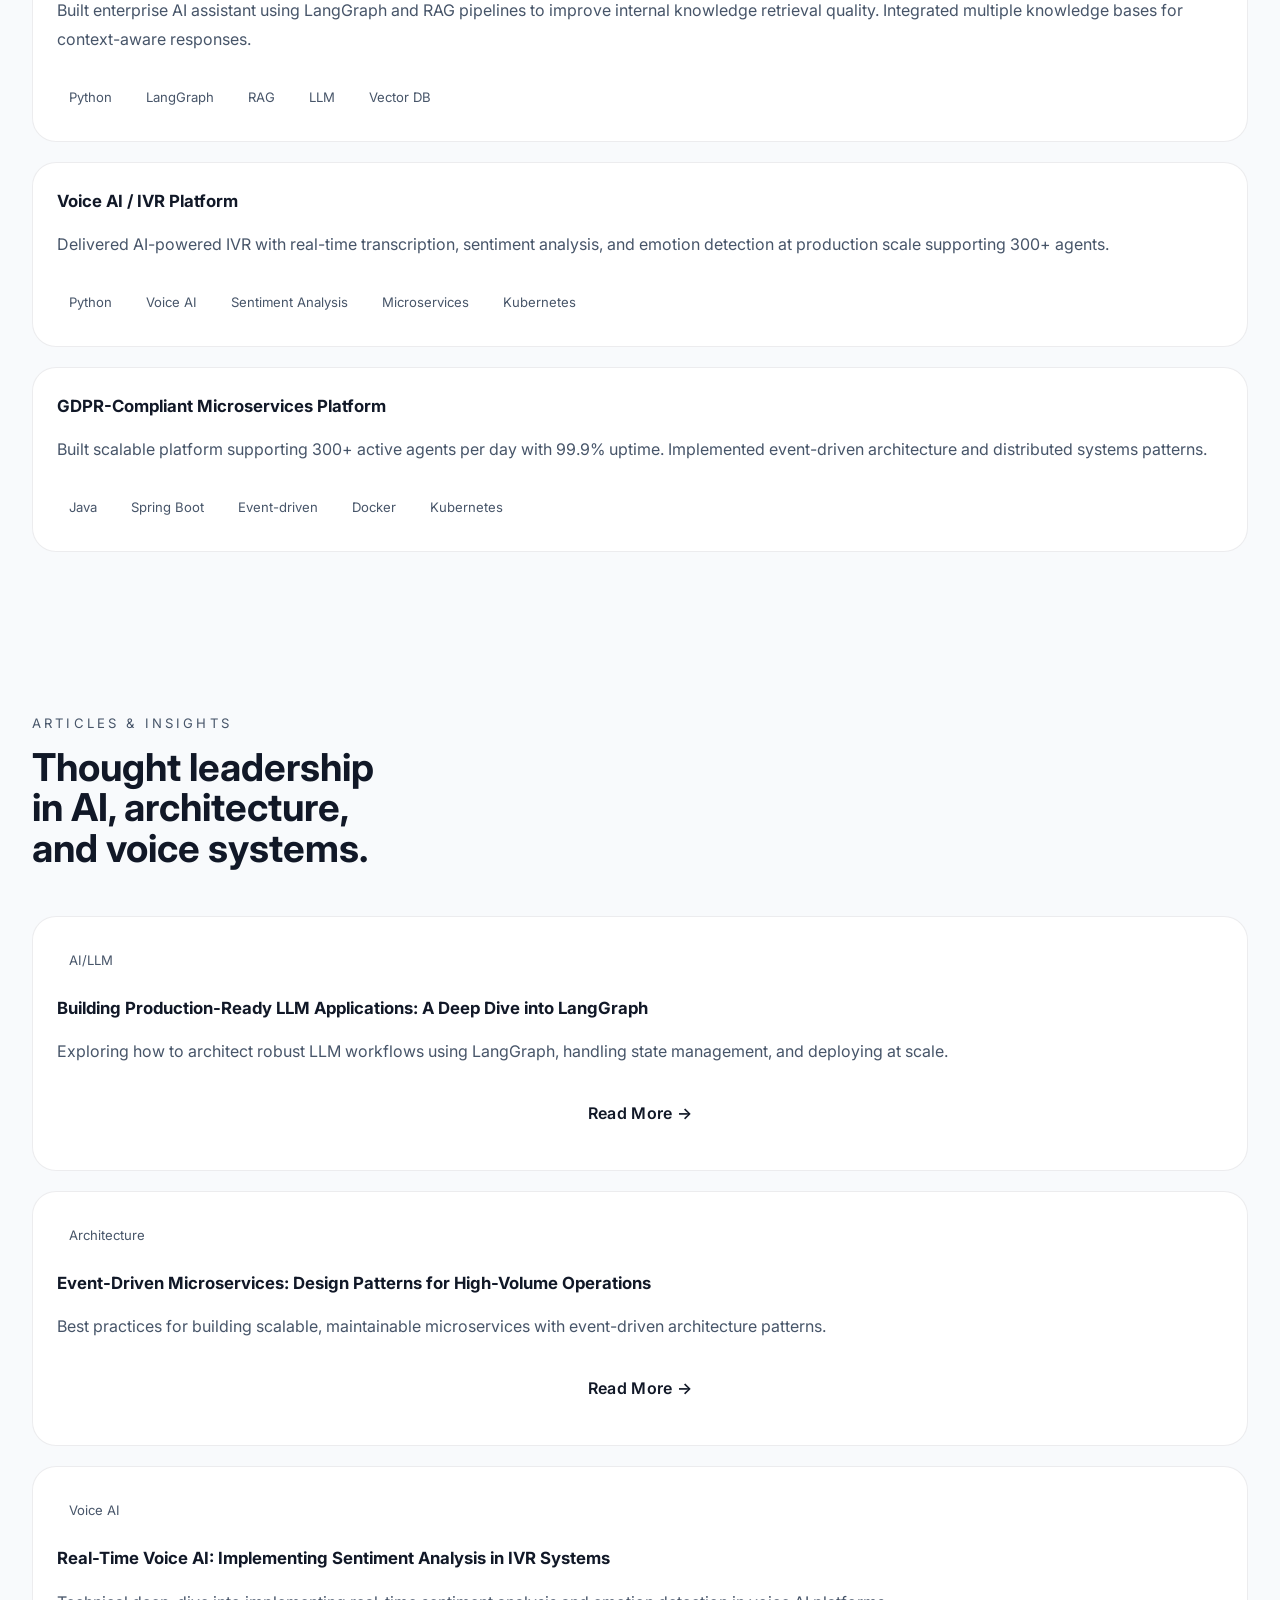
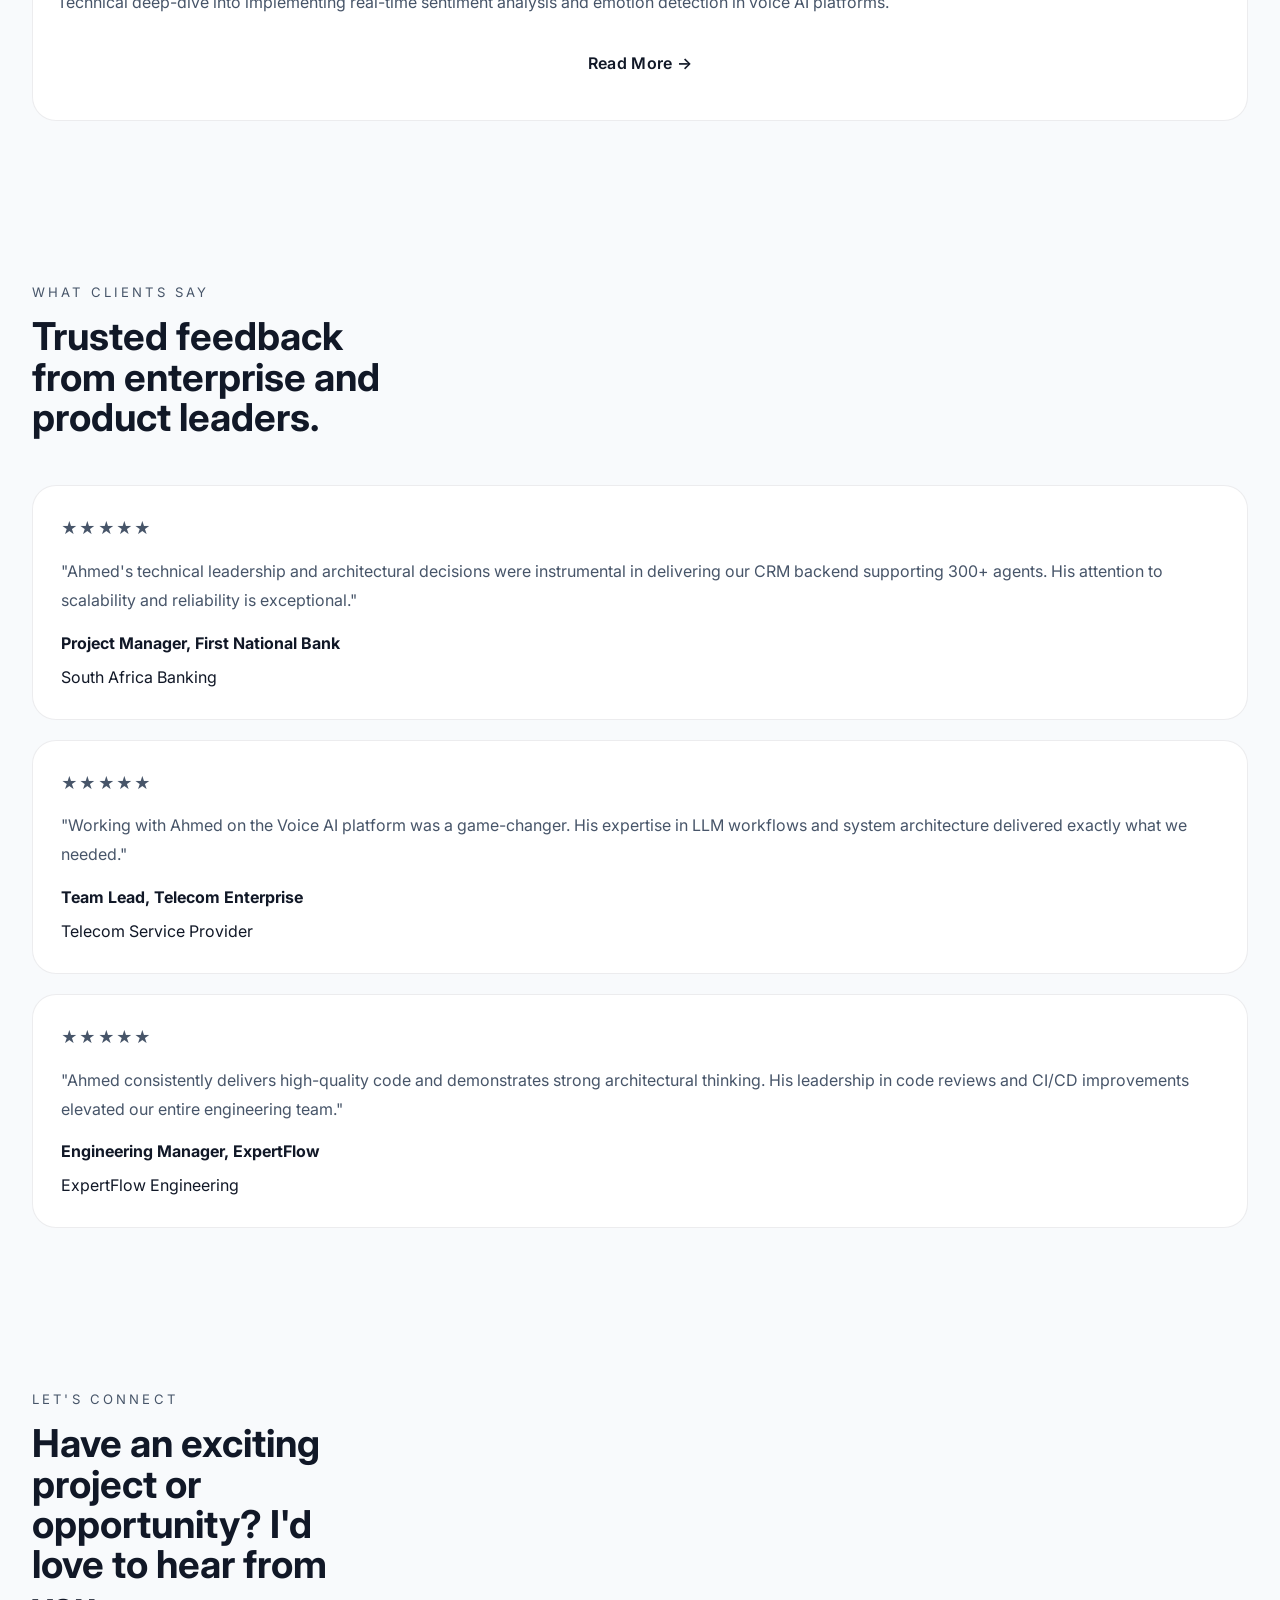
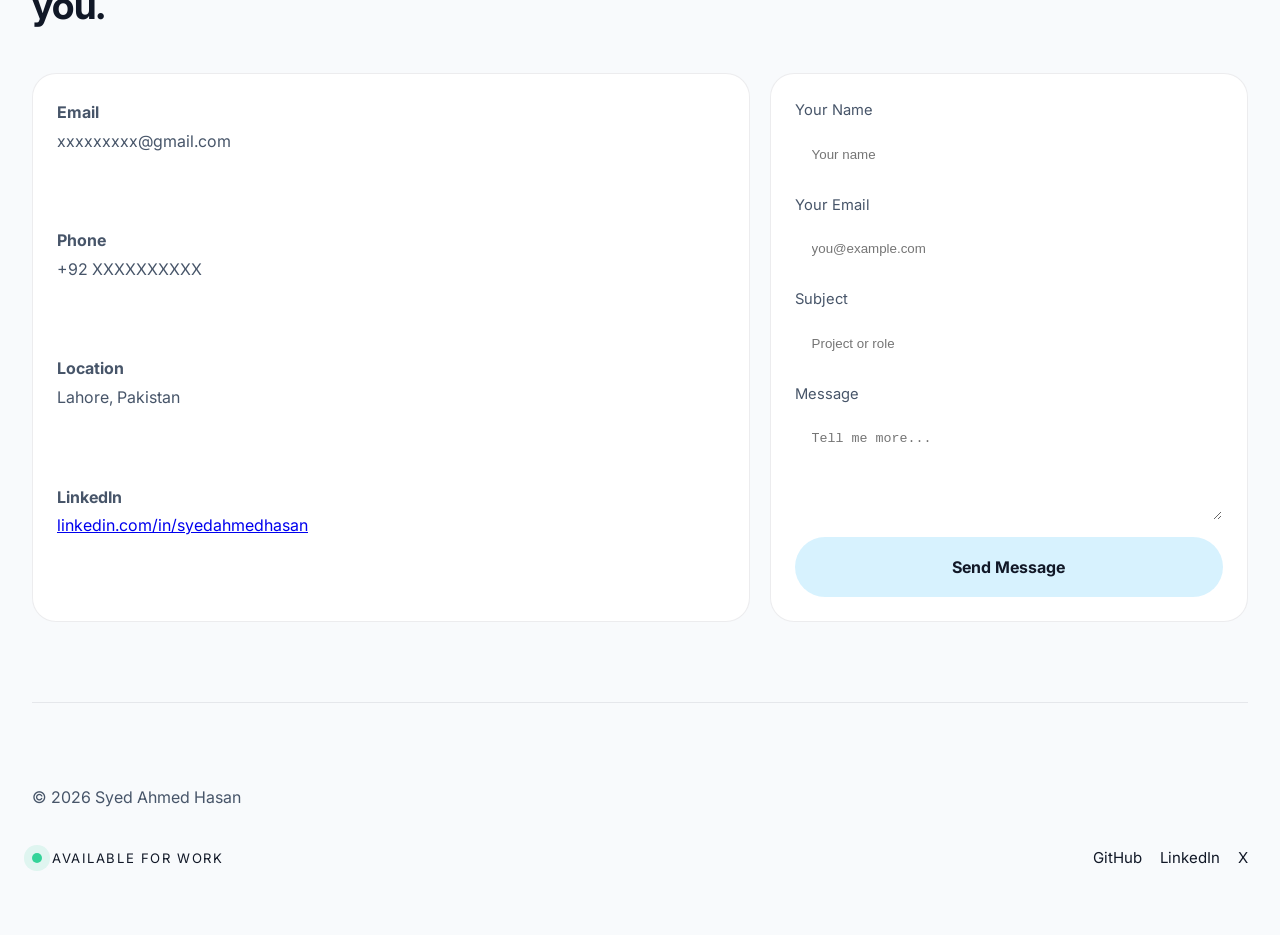
==== commit 88c56d82: "Revert "Implement paired skills layout: 4 rows with skill-tile + metric visualization" This reverts " ====
--- a/public/portfolio.html
+++ b/public/portfolio.html
@@ -133,69 +133,61 @@
             <p class="section-label">Skills</p>
             <h2>Technical strength across AI, backend, and cloud systems.</h2>
           </div>
-          <div class="skills-paired">
-            <div class="skill-row-pair">
-              <article class="skill-tile">
-                <h3>AI &amp; LLM Engineering</h3>
-                <p>LLM workflows, LangGraph, RAG pipelines, prompt engineering, and Voice AI at production scale.</p>
-                <div class="skill-pill">92%</div>
-              </article>
-              <article class="chart-card">
-                <p class="chart-title">Expertise level</p>
-                <div class="radial-skill">
-                  <span>AI</span>
-                  <strong>92%</strong>
+          <div class="skills-grid">
+            <article class="skill-tile">
+              <h3>AI &amp; LLM Engineering</h3>
+              <p>LLM workflows, LangGraph, RAG pipelines, prompt engineering, and Voice AI at production scale.</p>
+              <div class="skill-pill">92%</div>
+            </article>
+            <article class="skill-tile">
+              <h3>Backend Architecture</h3>
+              <p>Microservices, event-driven design, secure API ecosystems, and scalability for enterprise loads.</p>
+              <div class="skill-pill">88%</div>
+            </article>
+            <article class="skill-tile">
+              <h3>Cloud &amp; DevOps</h3>
+              <p>CI/CD, container orchestration, Kubernetes, observability, and hardened release pipelines.</p>
+              <div class="skill-pill">85%</div>
+            </article>
+            <article class="skill-tile">
+              <h3>Systems Leadership</h3>
+              <p>Team coaching, architectural review, product delivery, and cross-functional alignment.</p>
+              <div class="skill-pill">90%</div>
+            </article>
+          </div>
+          <div class="skill-charts">
+            <article class="chart-card">
+              <p class="chart-title">Skill distribution</p>
+              <div class="radial-skill">
+                <span>AI</span>
+                <strong>92%</strong>
+              </div>
+              <div class="radial-skill small">
+                <span>Backend</span>
+                <strong>88%</strong>
+              </div>
+            </article>
+            <article class="chart-card">
+              <p class="chart-title">Core strengths</p>
+              <div class="skill-bars">
+                <div class="skill-row">
+                  <span>LLM &amp; RAG</span>
+                  <div class="bar-track"><div class="bar-fill fill-92"></div></div>
                 </div>
-              </article>
-            </div>
-            <div class="skill-row-pair">
-              <article class="skill-tile">
-                <h3>Backend Architecture</h3>
-                <p>Microservices, event-driven design, secure API ecosystems, and scalability for enterprise loads.</p>
-                <div class="skill-pill">88%</div>
-              </article>
-              <article class="chart-card">
-                <p class="chart-title">Expertise level</p>
-                <div class="radial-skill">
-                  <span>Backend</span>
-                  <strong>88%</strong>
+                <div class="skill-row">
+                  <span>Microservices</span>
+                  <div class="bar-track"><div class="bar-fill fill-80"></div></div>
                 </div>
-              </article>
-            </div>
-            <div class="skill-row-pair">
-              <article class="skill-tile">
-                <h3>Cloud &amp; DevOps</h3>
-                <p>CI/CD, container orchestration, Kubernetes, observability, and hardened release pipelines.</p>
-                <div class="skill-pill">85%</div>
-              </article>
-              <article class="chart-card">
-                <p class="chart-title">Core strengths</p>
-                <div class="skill-bars">
-                  <div class="skill-row">
-                    <span>Kubernetes</span>
-                    <div class="bar-track"><div class="bar-fill fill-75"></div></div>
-                  </div>
-                  <div class="skill-row">
-                    <span>CI/CD</span>
-                    <div class="bar-track"><div class="bar-fill fill-85"></div></div>
-                  </div>
+                <div class="skill-row">
+                  <span>Kubernetes</span>
+                  <div class="bar-track"><div class="bar-fill fill-75"></div></div>
                 </div>
-              </article>
-            </div>
-            <div class="skill-row-pair">
-              <article class="skill-tile">
-                <h3>Systems Leadership</h3>
-                <p>Team coaching, architectural review, product delivery, and cross-functional alignment.</p>
-                <div class="skill-pill">90%</div>
-              </article>
-              <article class="chart-card">
-                <p class="chart-title">Expertise level</p>
-                <div class="radial-skill">
-                  <span>Leadership</span>
-                  <strong>90%</strong>
+                <div class="skill-row">
+                  <span>CI/CD</span>
+                  <div class="bar-track"><div class="bar-fill fill-85"></div></div>
                 </div>
-              </article>
-            </div>
+              </div>
+            </article>
           </div>
           <div class="skills-list">
             <article class="skill-category">
--- a/public/styles.css
+++ b/public/styles.css
@@ -326,30 +326,6 @@
   margin-top: 24px;
 }
 
-.skills-paired {
-  display: grid;
-  gap: 32px;
-  margin-top: 24px;
-}
-
-.skill-row-pair {
-  display: grid;
-  grid-template-columns: 1fr 1fr;
-  gap: 24px;
-  align-items: center;
-}
-
-.skill-row-pair .skill-tile {
-  margin: 0;
-}
-
-.skill-row-pair .chart-card {
-  display: flex;
-  flex-direction: column;
-  justify-content: center;
-  align-items: center;
-}
-
 .chart-title {
   margin: 0;
   color: var(--muted);
@@ -1068,11 +1044,6 @@
   .testimonial-grid,
   .contact-grid {
     grid-template-columns: 1fr;
-  }
-
-  .skill-row-pair {
-    grid-template-columns: 1fr;
-    gap: 16px;
   }
 
   .about-highlights {
@@ -1167,15 +1138,6 @@
     grid-template-columns: 1fr;
   }
 
-  .skill-row-pair {
-    grid-template-columns: 1fr;
-    gap: 16px;
-  }
-
-  .skill-row-pair .chart-card {
-    padding: 18px;
-  }
-
   .experience-flow .flow-track {
     padding-left: 0;
   }
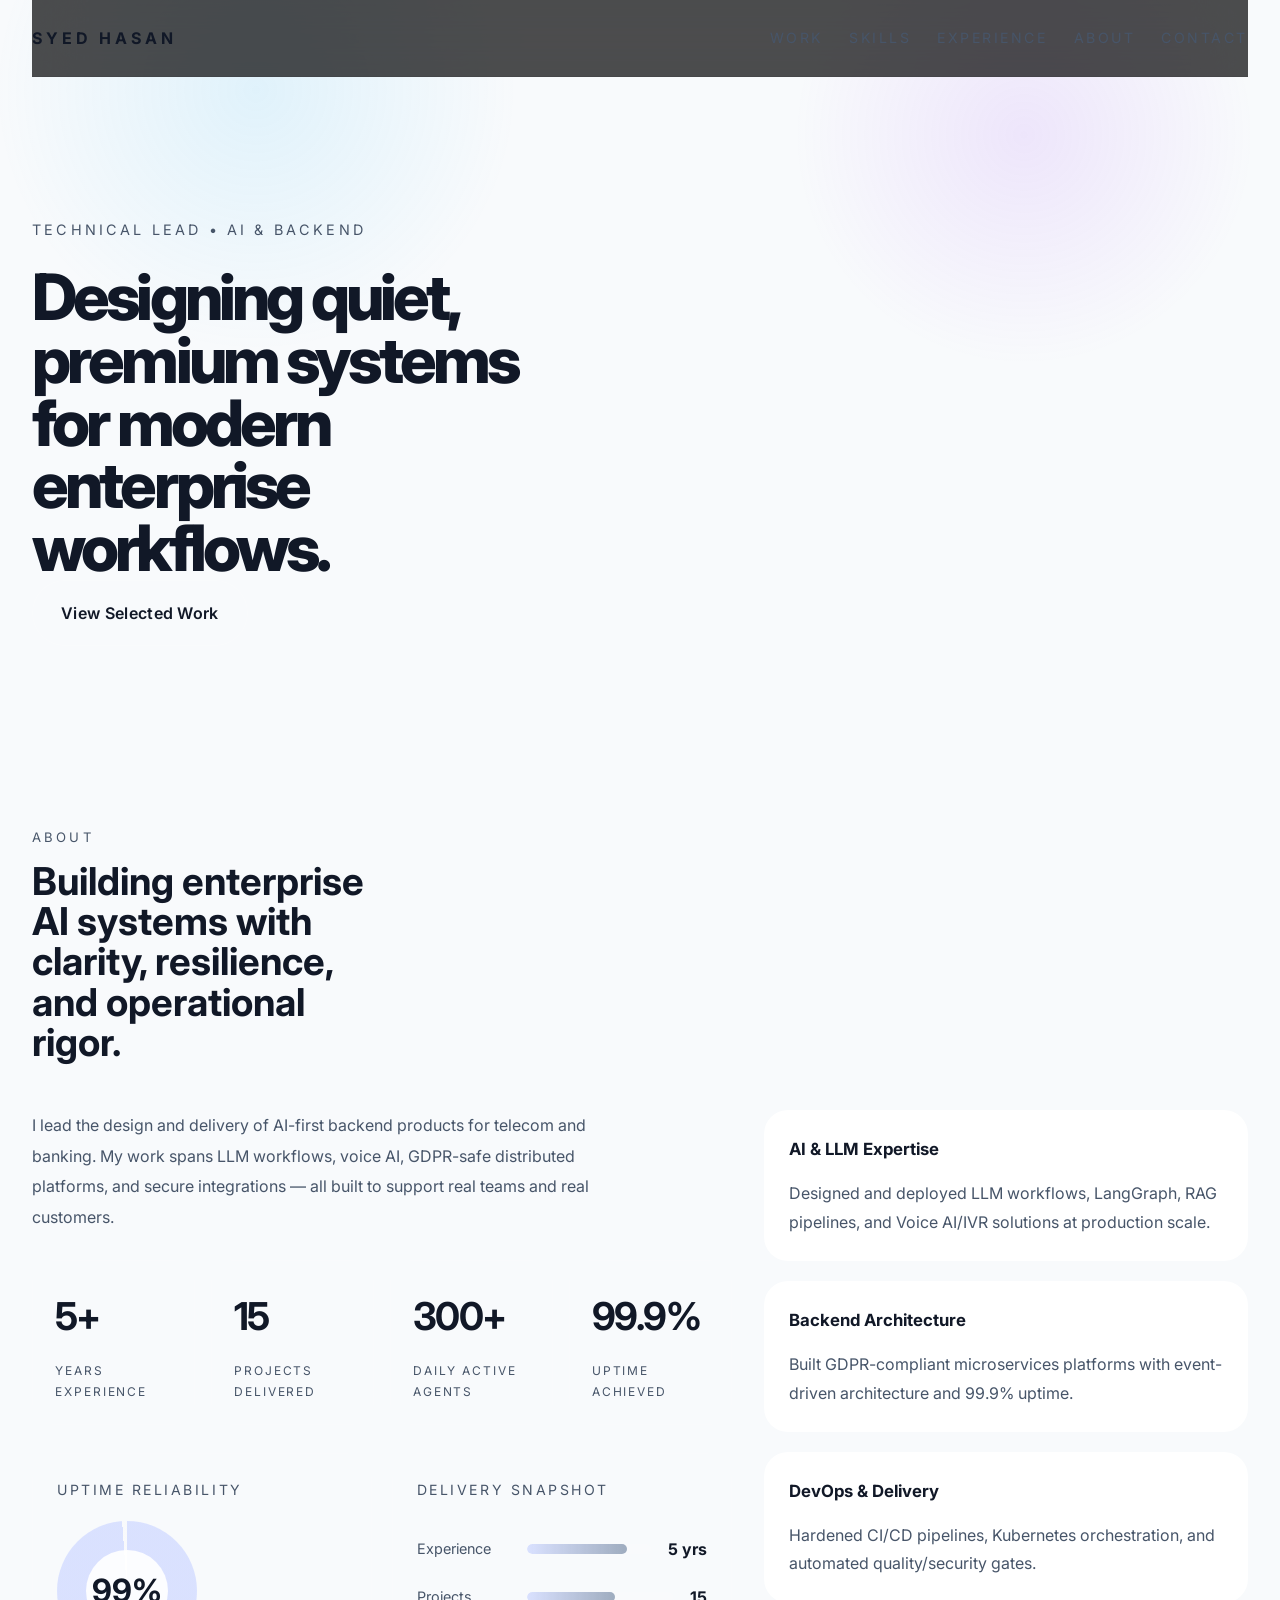
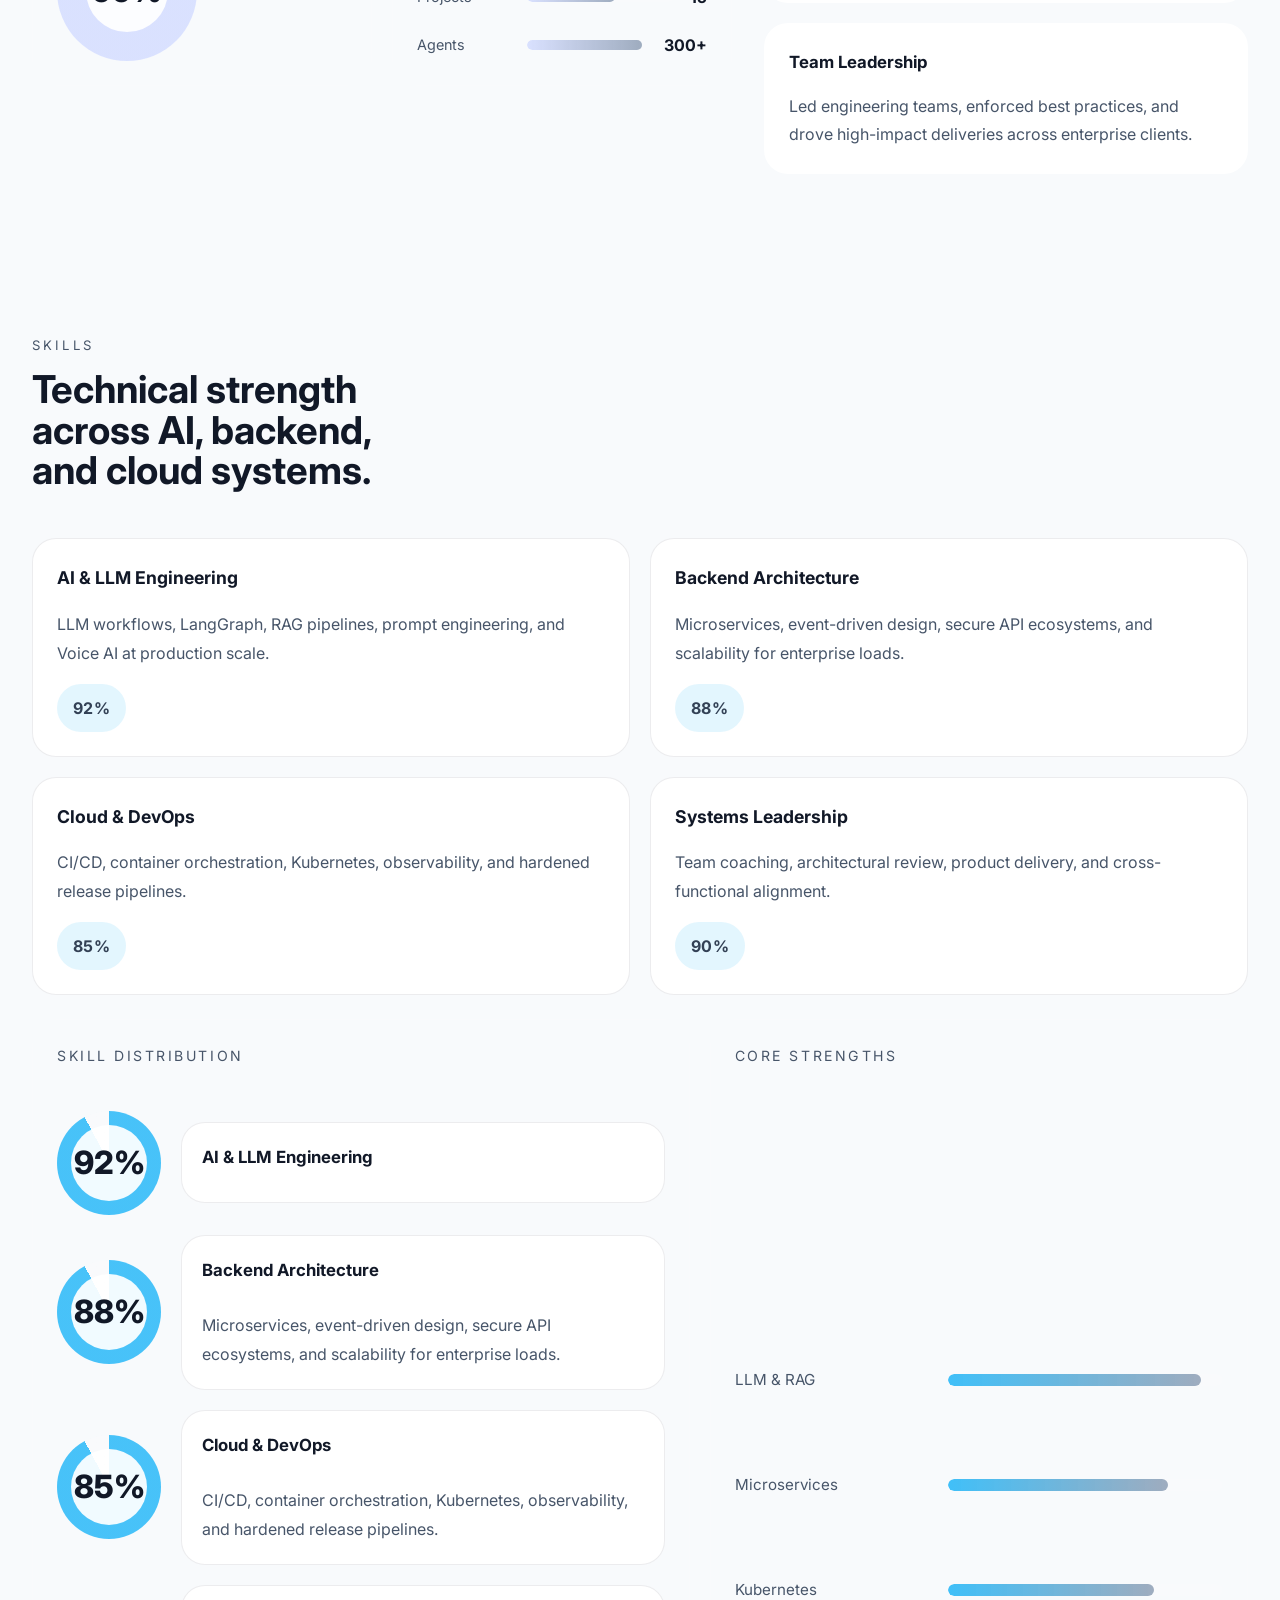
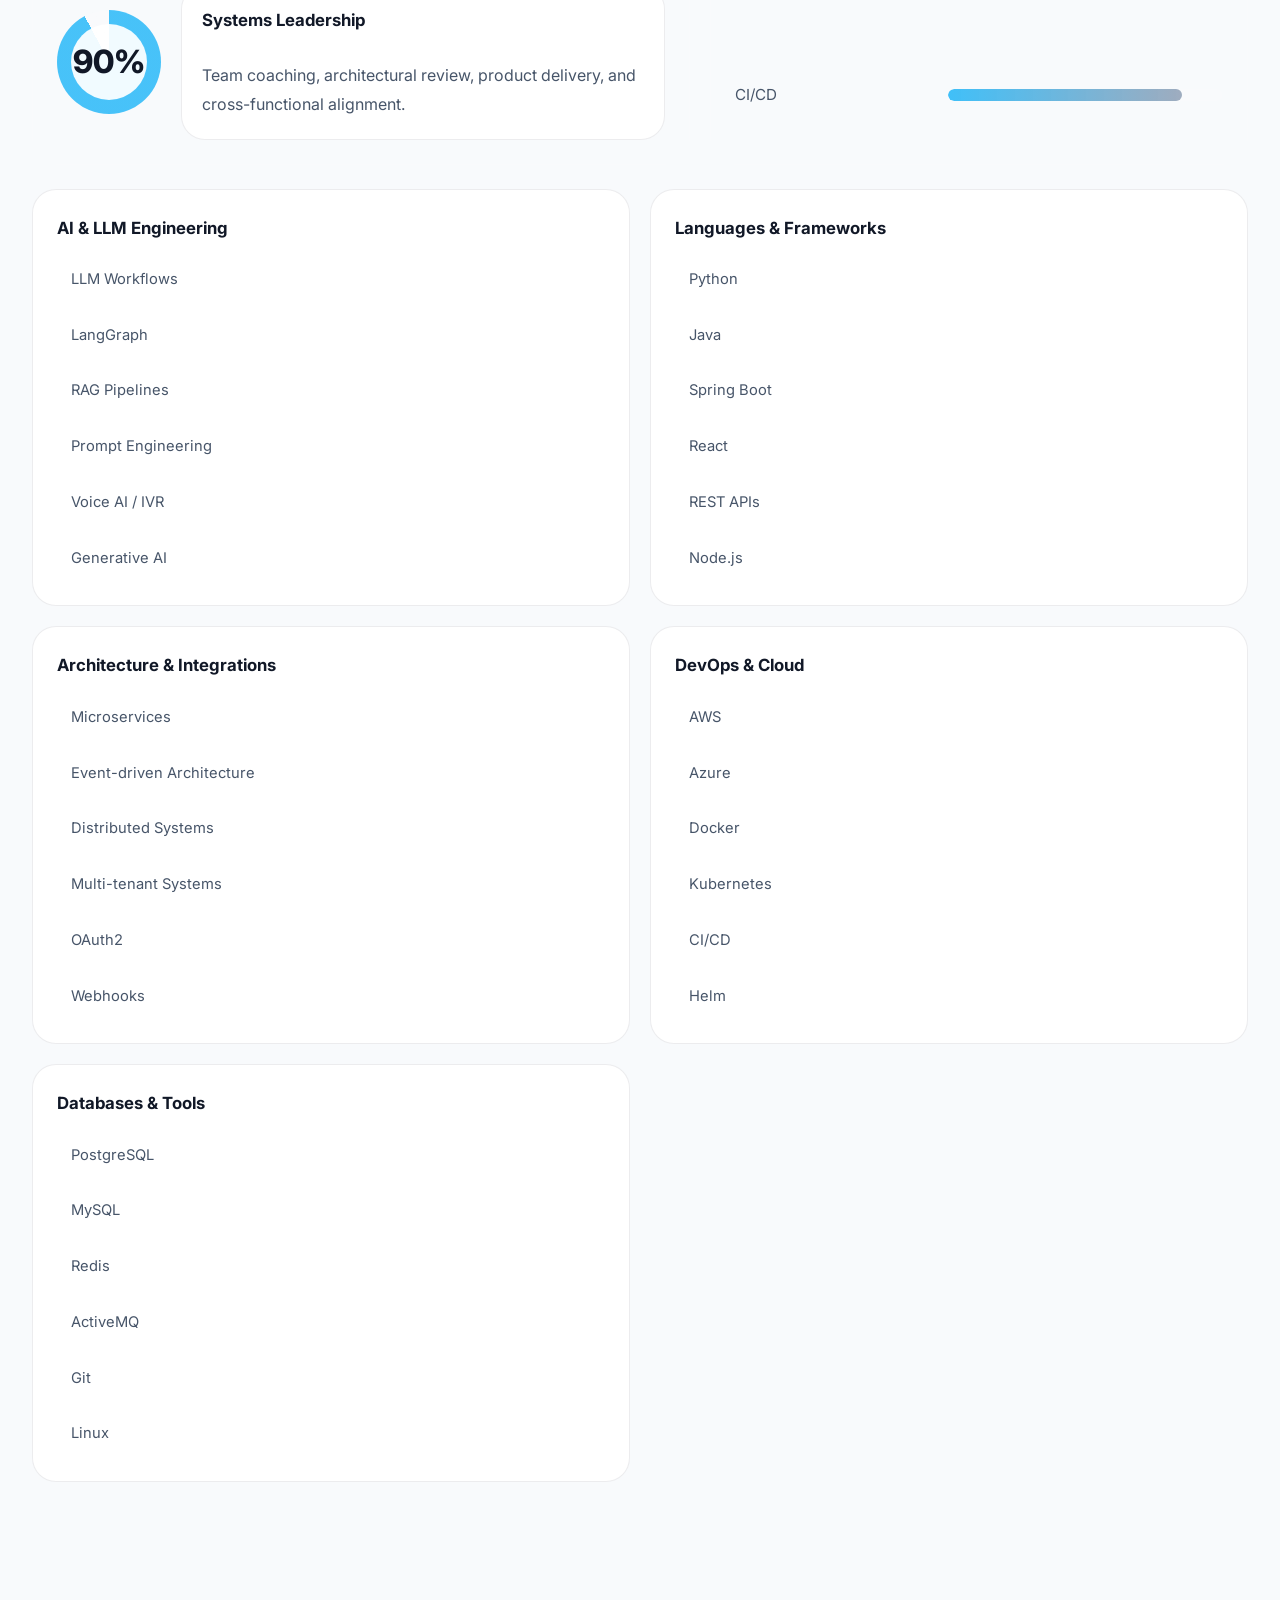
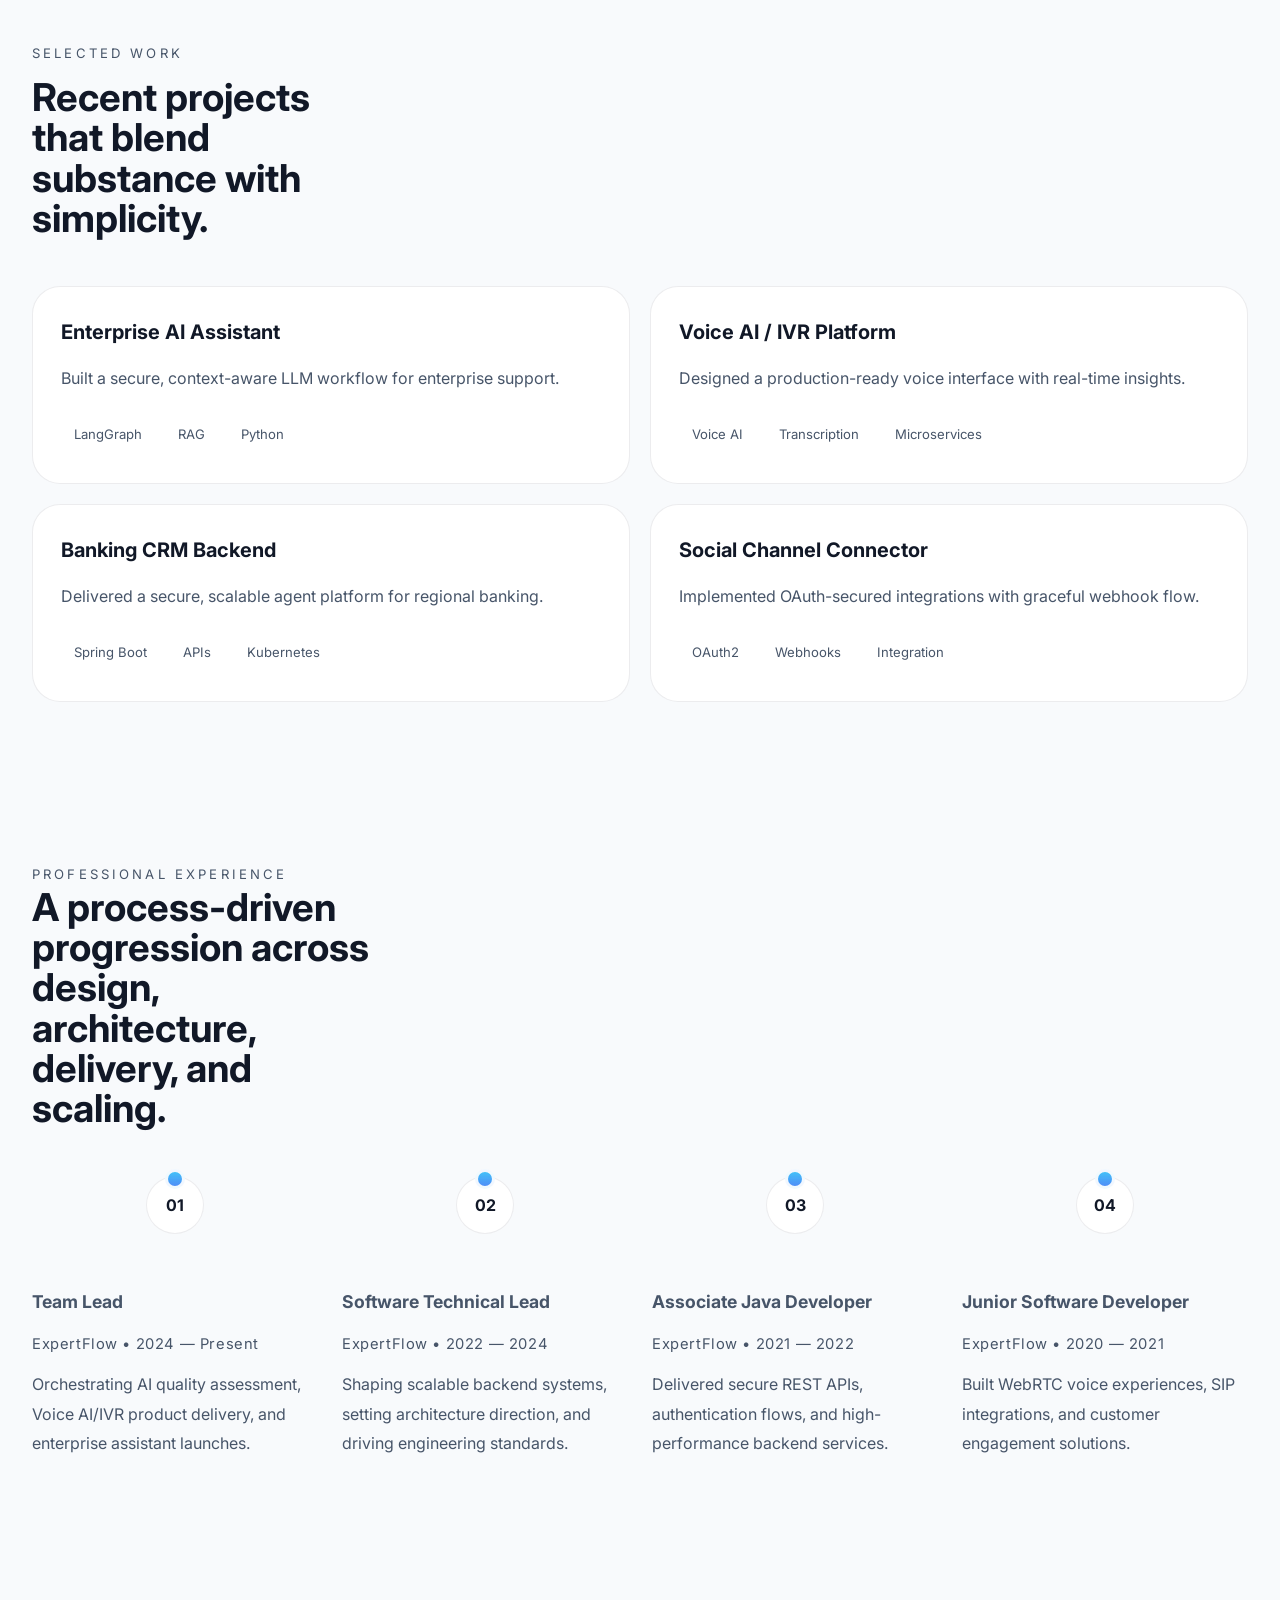
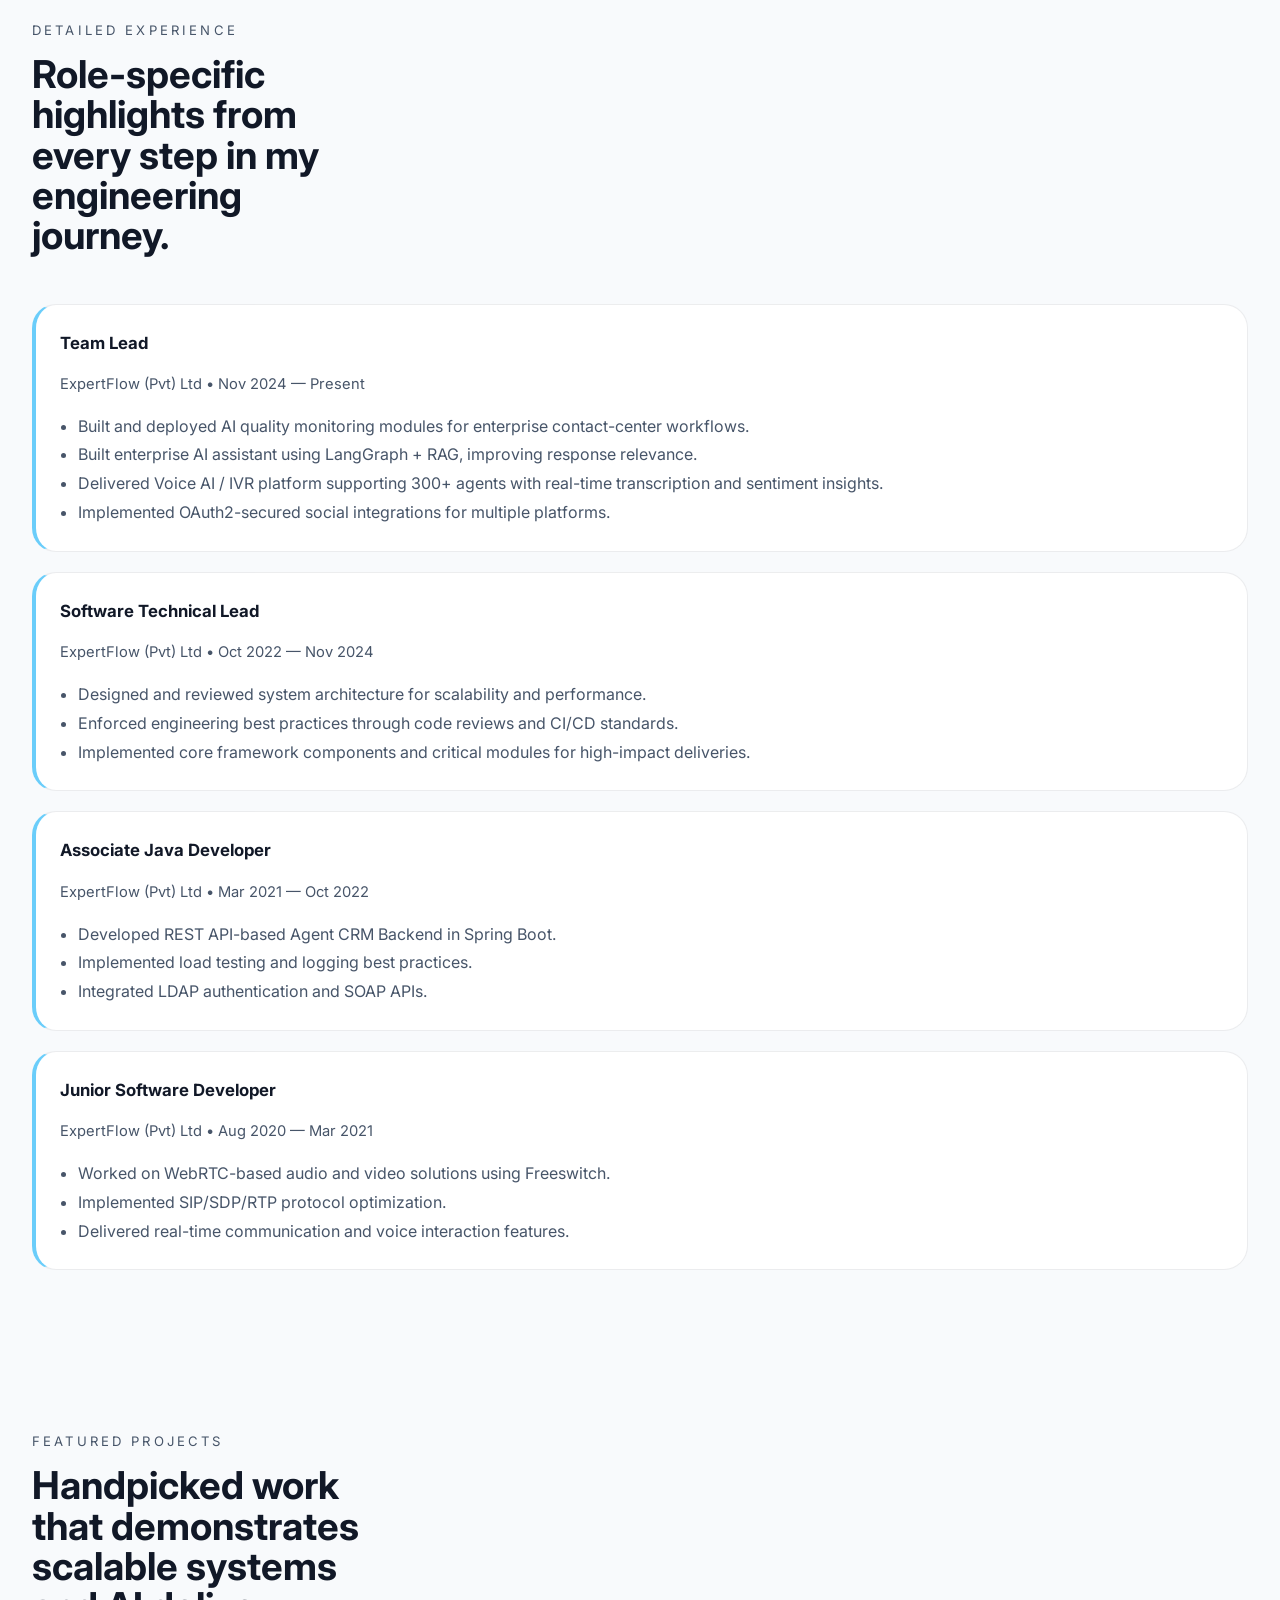
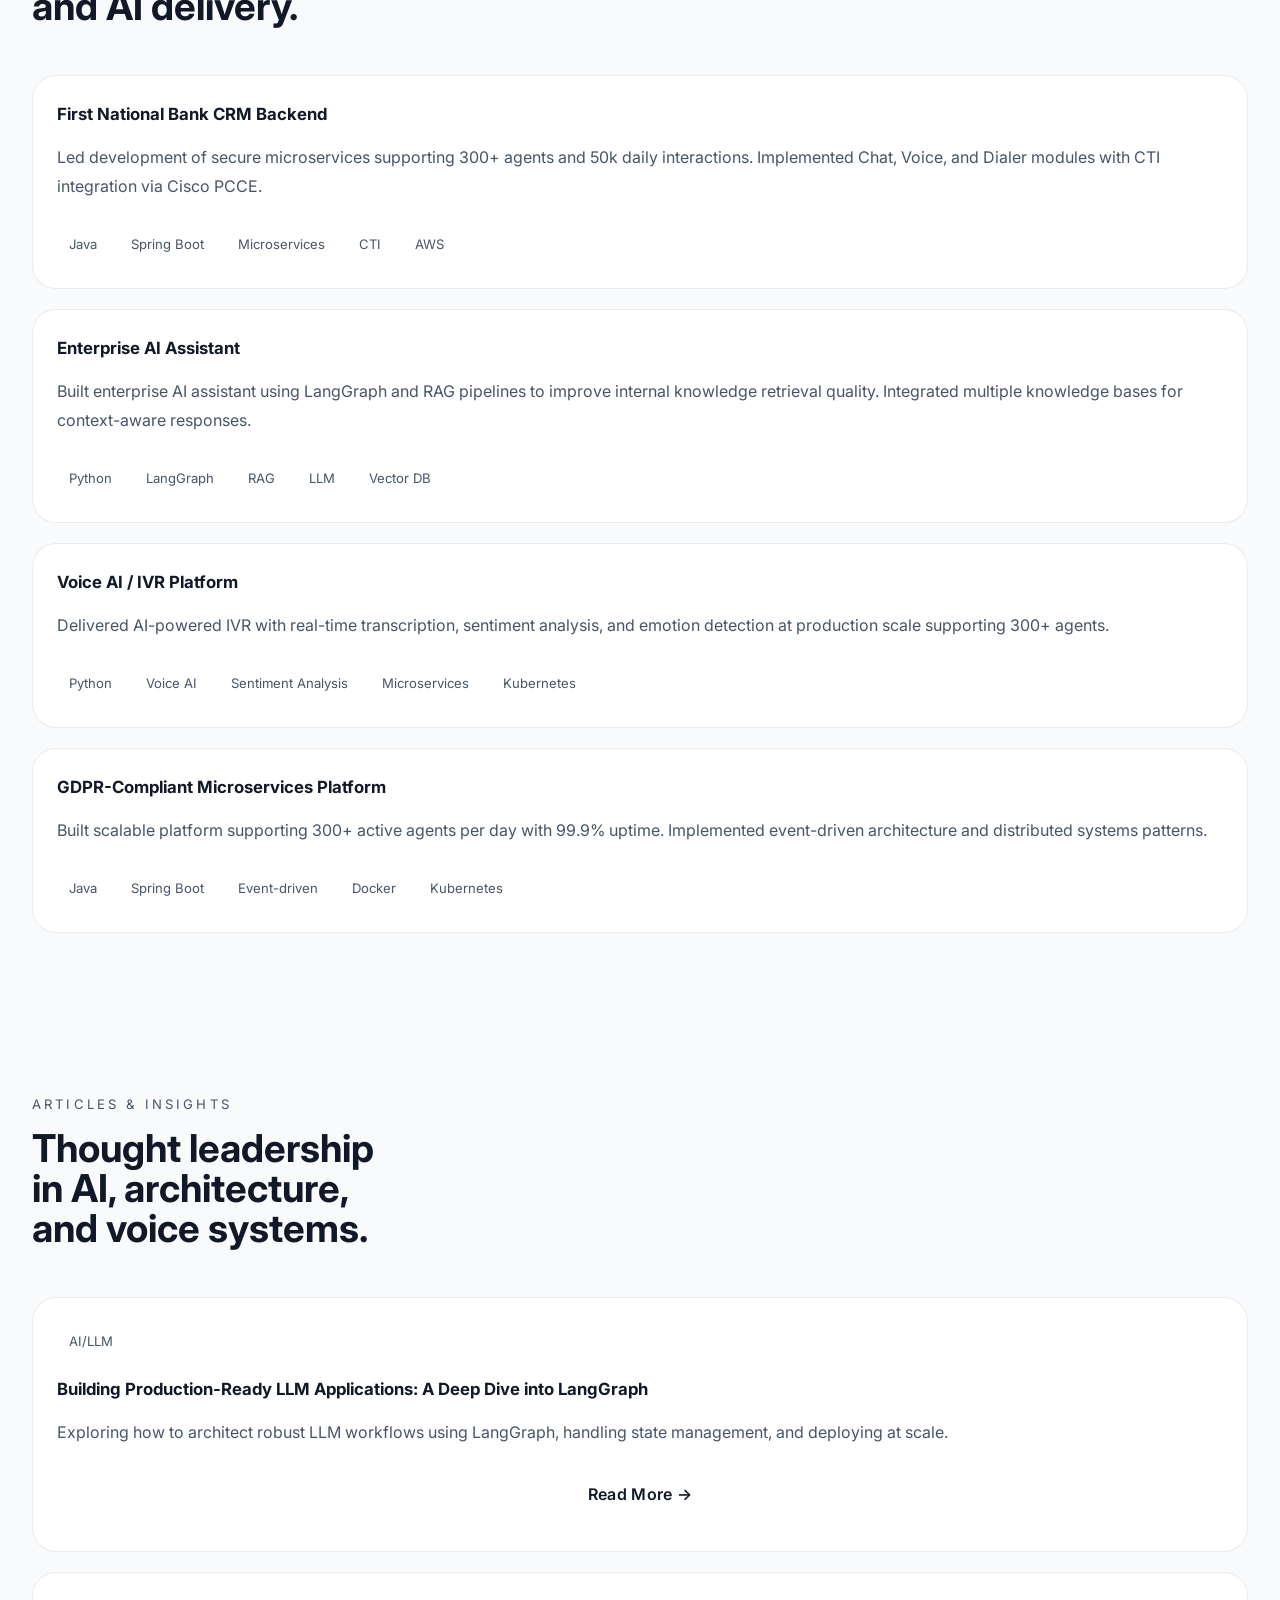
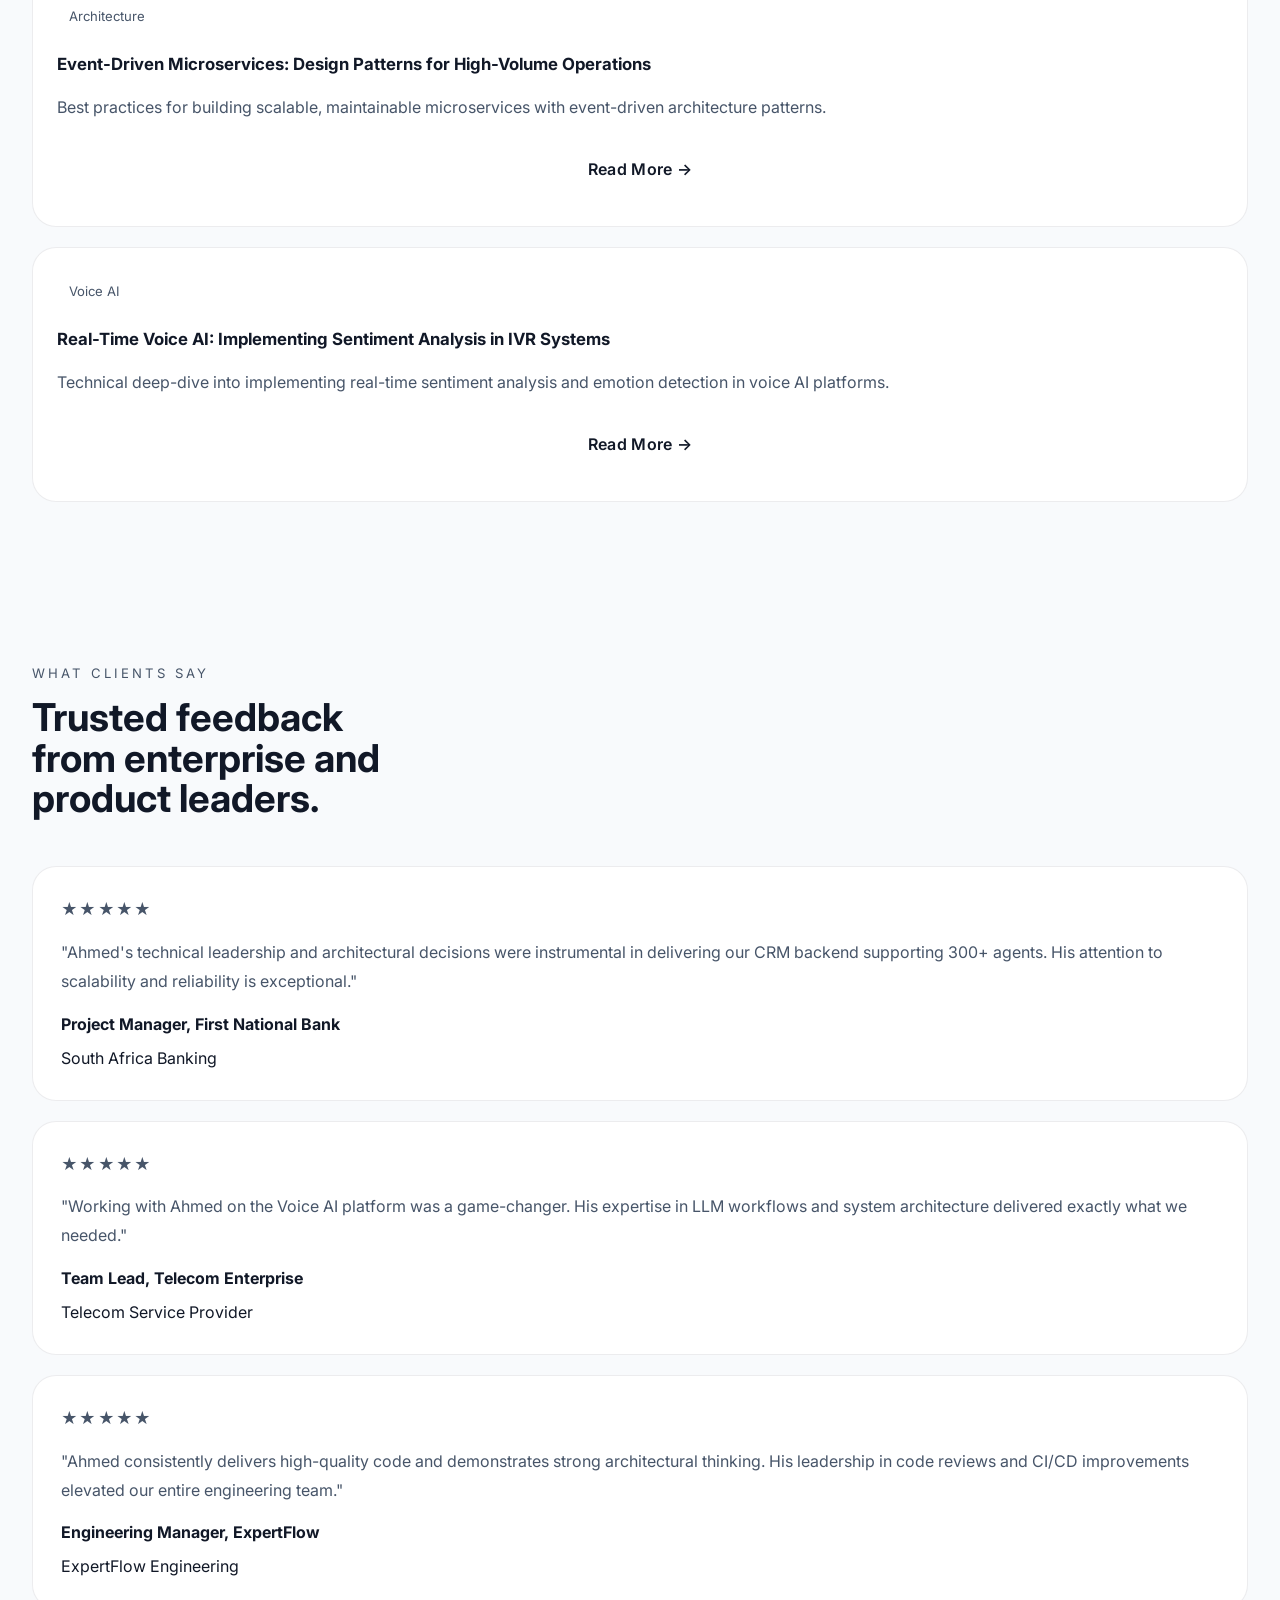
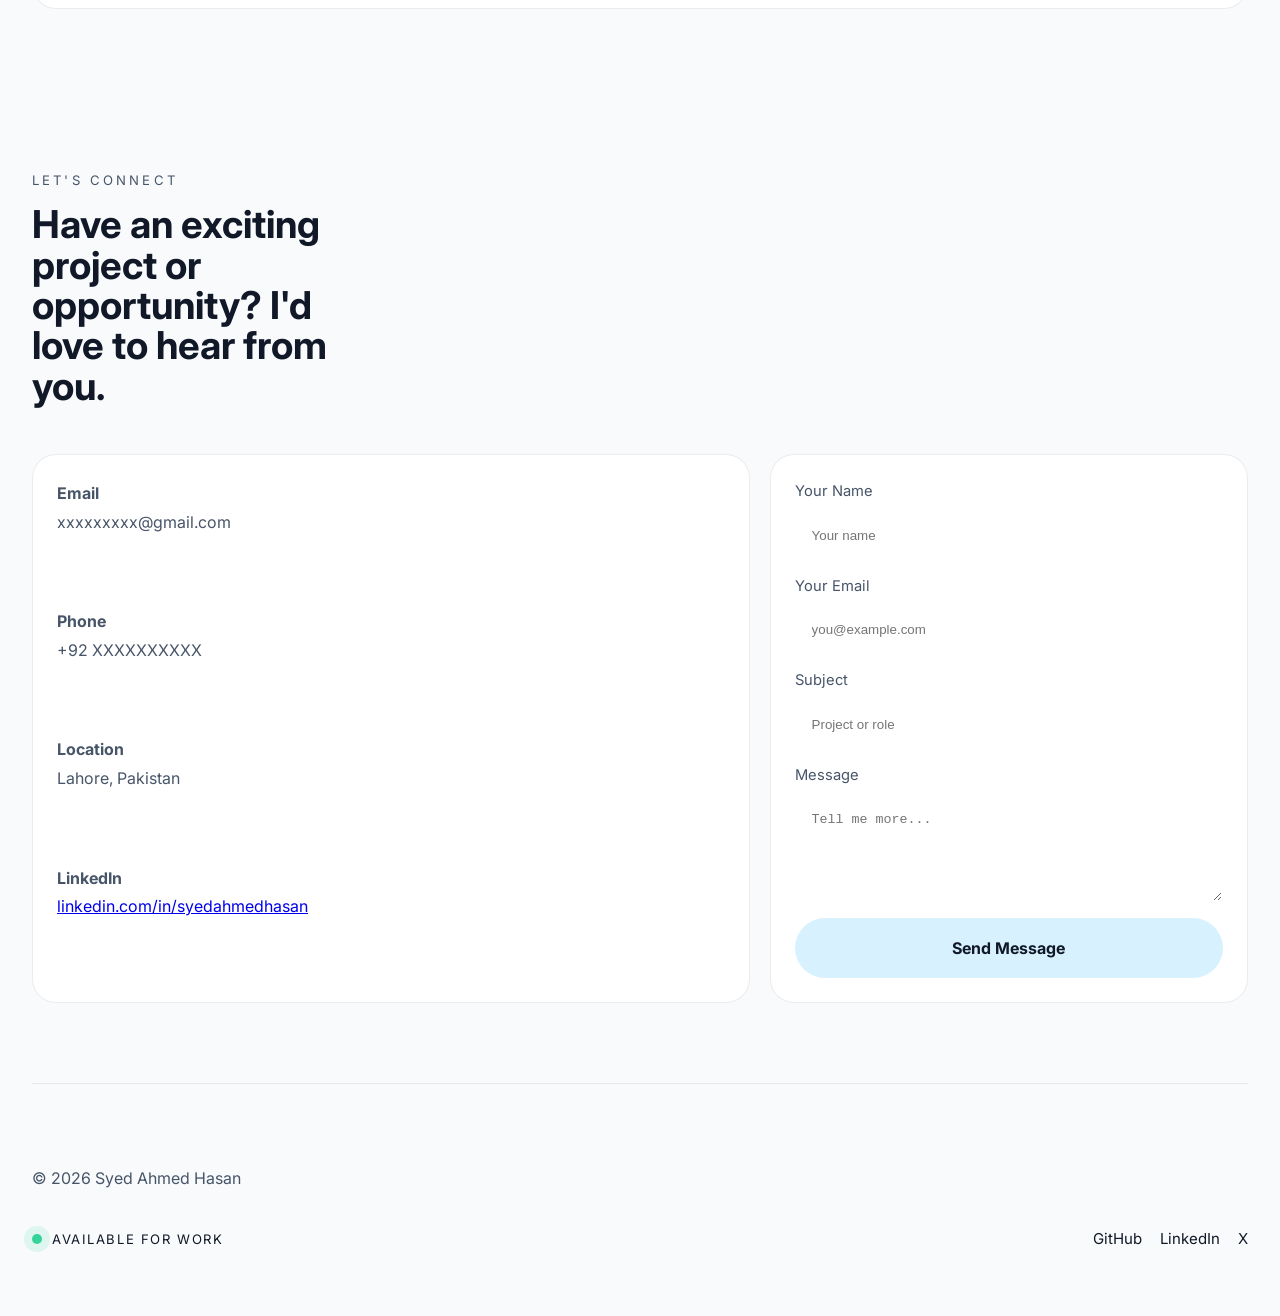
==== commit 2ebe14bc: "adjust skills" ====
--- a/public/portfolio.html
+++ b/public/portfolio.html
@@ -158,13 +158,47 @@
           <div class="skill-charts">
             <article class="chart-card">
               <p class="chart-title">Skill distribution</p>
-              <div class="radial-skill">
-                <span>AI</span>
-                <strong>92%</strong>
-              </div>
-              <div class="radial-skill small">
-                <span>Backend</span>
-                <strong>88%</strong>
+              <div class="skill-distribution">
+                <div class="skill-distribution-row">
+                  <div class="radial-skill">
+                    <!-- <span>AI</span> -->
+                    <strong>92%</strong>
+                  </div>
+                  <div class="skill-tile mini">
+                    <h3>AI &amp; LLM Engineering</h3>
+                    <!-- <p>LLM workflows, LangGraph, RAG pipelines, prompt engineering, and Voice AI at production scale.</p> -->
+                  </div>
+                </div>
+                <div class="skill-distribution-row">
+                  <div class="radial-skill">
+                    <!-- <span>Backend</span> -->
+                    <strong>88%</strong>
+                  </div>
+                  <div class="skill-tile mini">
+                    <h3>Backend Architecture</h3>
+                    <p>Microservices, event-driven design, secure API ecosystems, and scalability for enterprise loads.</p>
+                  </div>
+                </div>
+                <div class="skill-distribution-row">
+                  <div class="radial-skill">
+                    <!-- <span>Cloud</span> -->
+                    <strong>85%</strong>
+                  </div>
+                  <div class="skill-tile mini">
+                    <h3>Cloud &amp; DevOps</h3>
+                    <p>CI/CD, container orchestration, Kubernetes, observability, and hardened release pipelines.</p>
+                  </div>
+                </div>
+                <div class="skill-distribution-row">
+                  <div class="radial-skill">
+                    <!-- <span>Lead</span> -->
+                    <strong>90%</strong>
+                  </div>
+                  <div class="skill-tile mini">
+                    <h3>Systems Leadership</h3>
+                    <p>Team coaching, architectural review, product delivery, and cross-functional alignment.</p>
+                  </div>
+                </div>
               </div>
             </article>
             <article class="chart-card">
--- a/public/styles.css
+++ b/public/styles.css
@@ -334,6 +334,39 @@
   letter-spacing: 0.18em;
 }
 
+.skill-distribution {
+  display: grid;
+  gap: 20px;
+  margin-top: 24px;
+}
+
+.skill-distribution-row {
+  display: grid;
+  grid-template-columns: auto 1fr;
+  gap: 20px;
+  align-items: center;
+}
+
+.skill-tile.mini {
+  padding: 20px;
+}
+
+.skill-distribution-row .radial-skill {
+  width: 104px;
+  height: 104px;
+}
+
+.skill-distribution-row .skill-tile h3 {
+  margin: 0 0 10px;
+  font-size: 1.05rem;
+}
+
+.skill-distribution-row .skill-tile p {
+  margin: 0;
+  color: var(--muted);
+  line-height: 1.8;
+}
+
 .radial-skill {
   width: 138px;
   height: 138px;
@@ -1043,6 +1076,10 @@
   .insight-grid,
   .testimonial-grid,
   .contact-grid {
+    grid-template-columns: 1fr;
+  }
+
+  .skill-distribution-row {
     grid-template-columns: 1fr;
   }
 
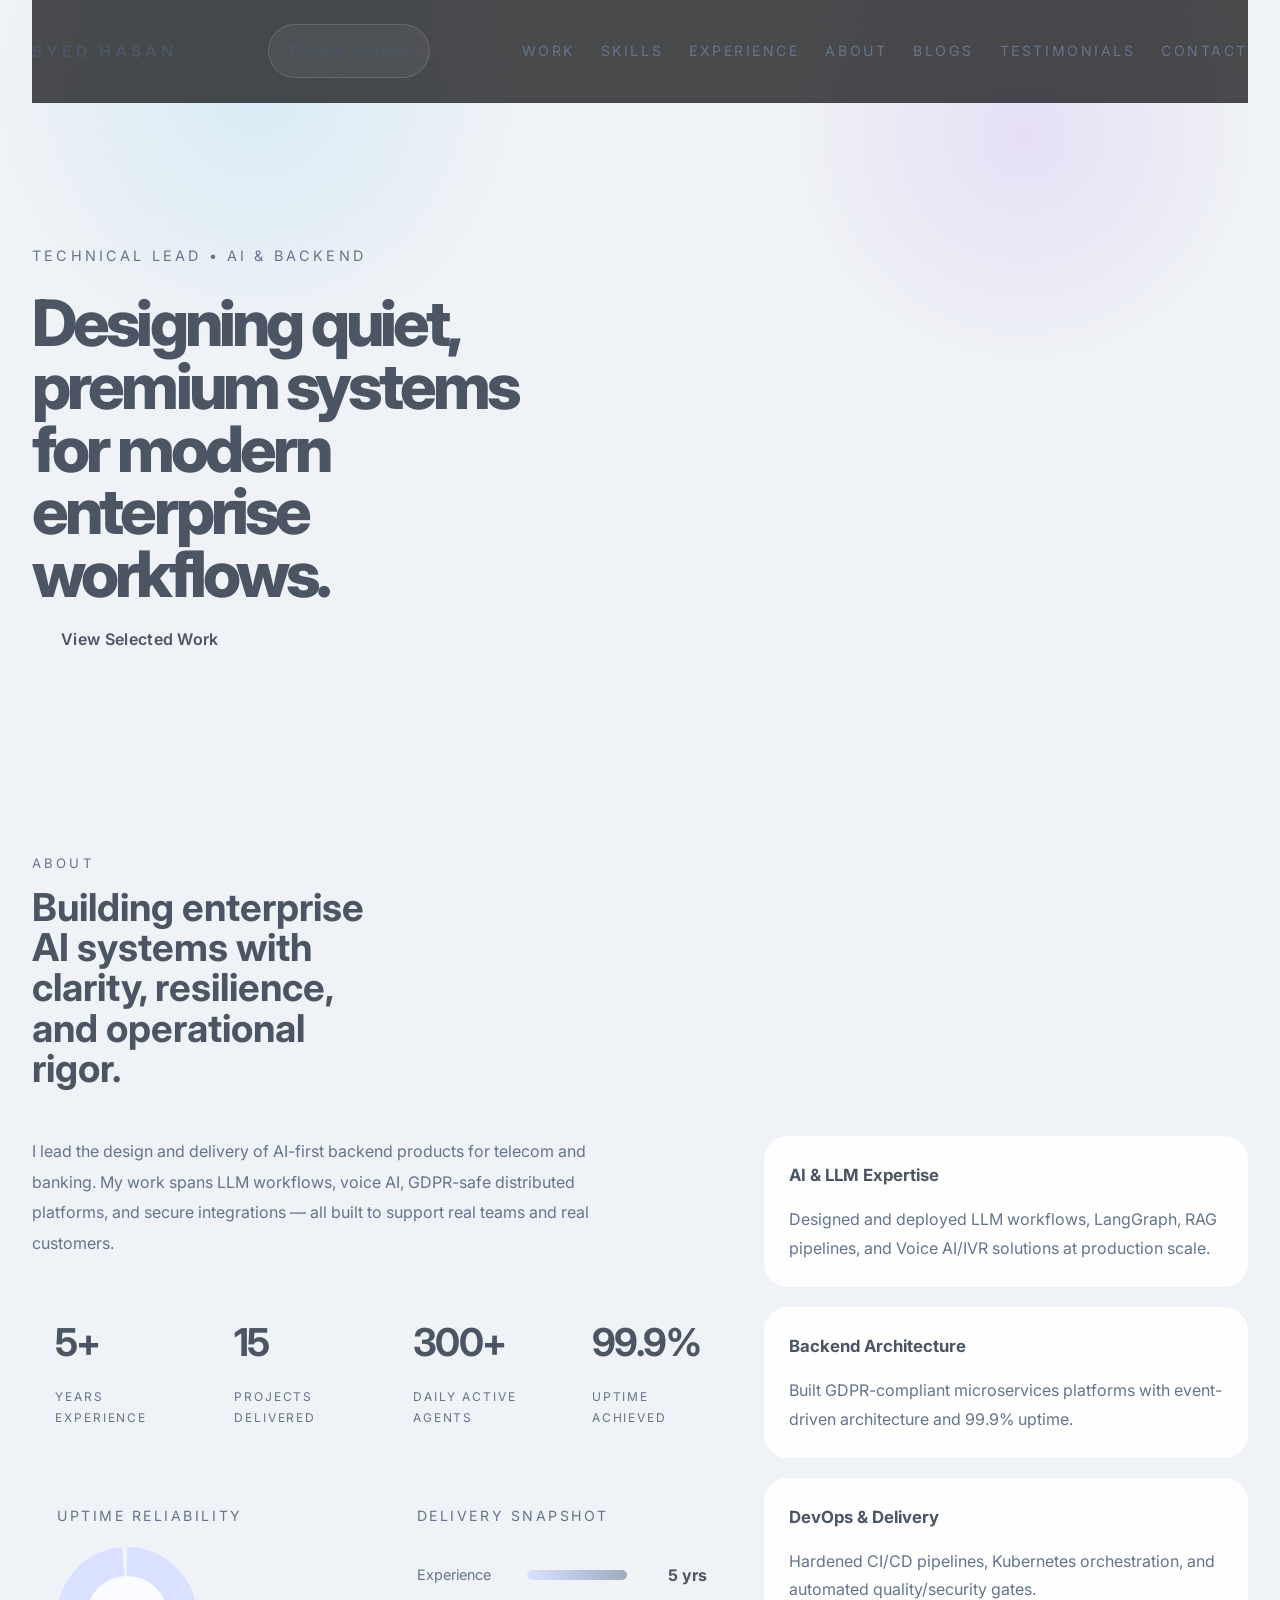
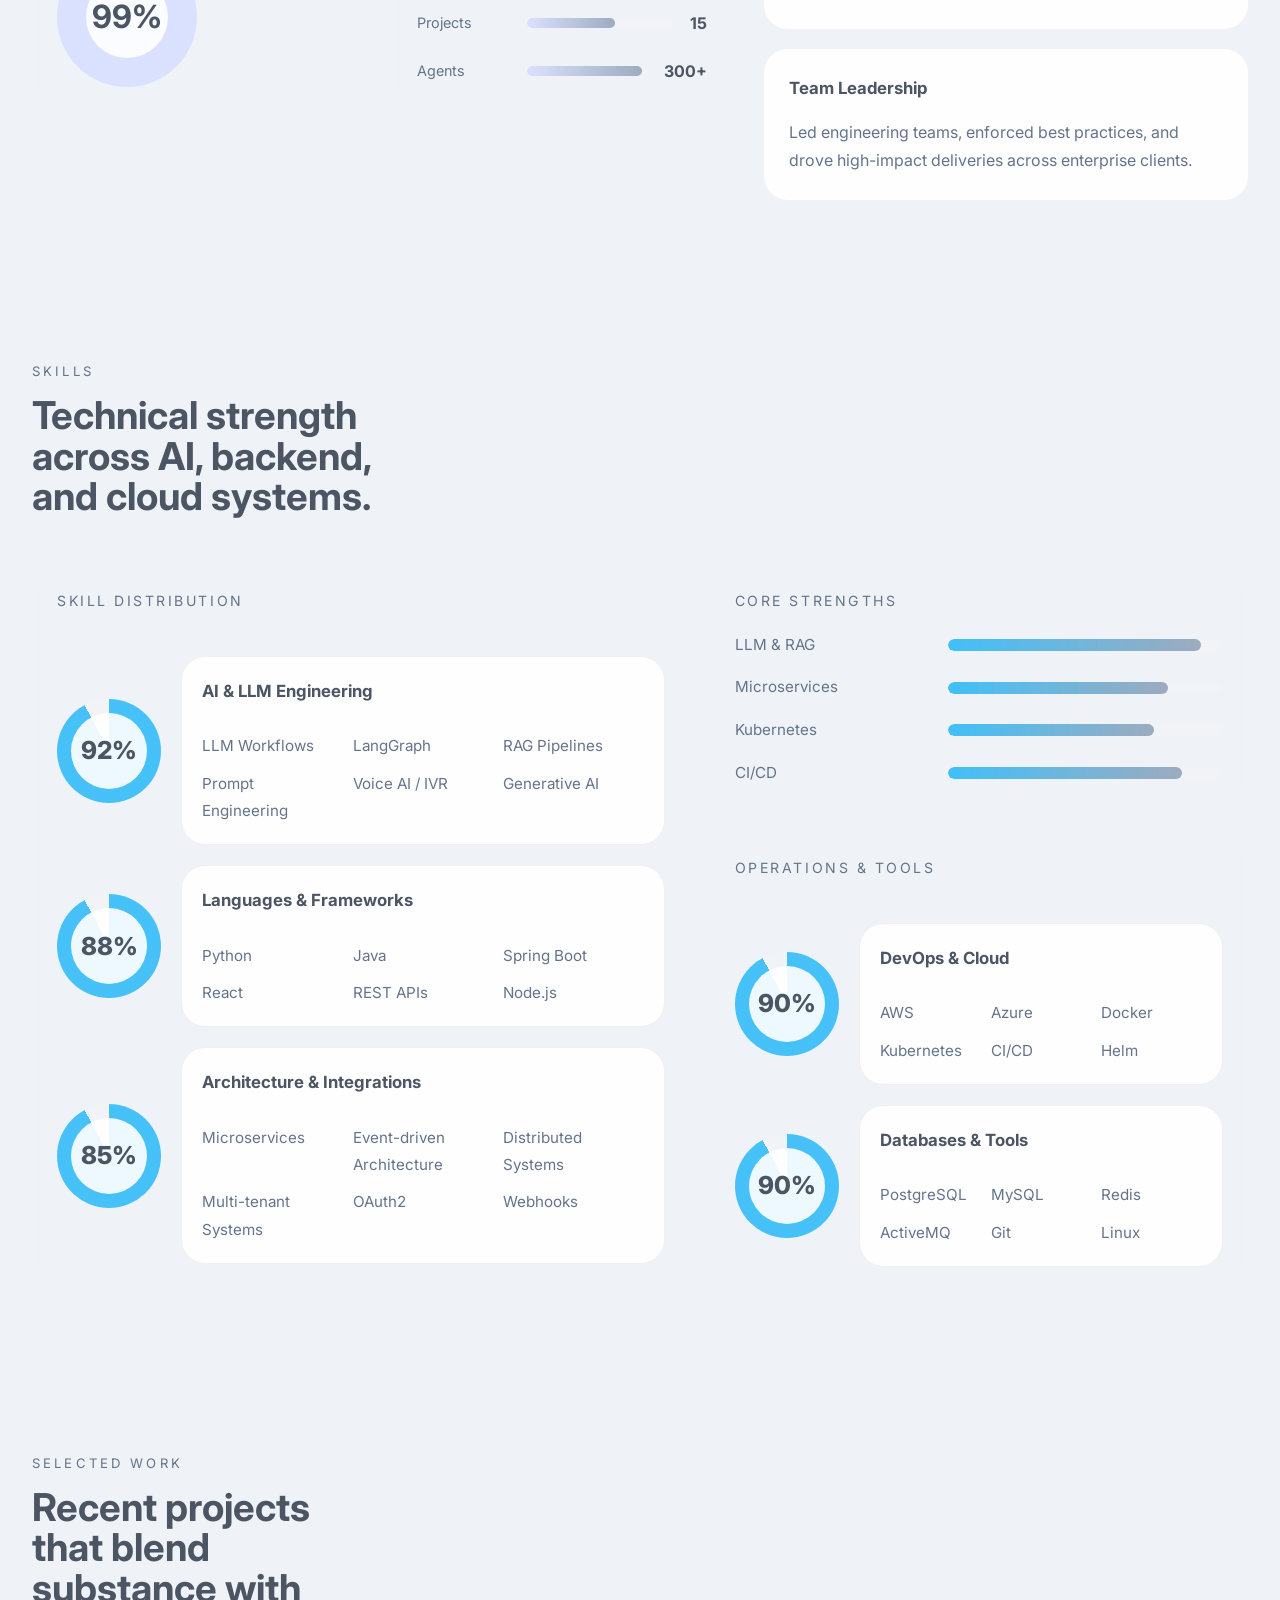
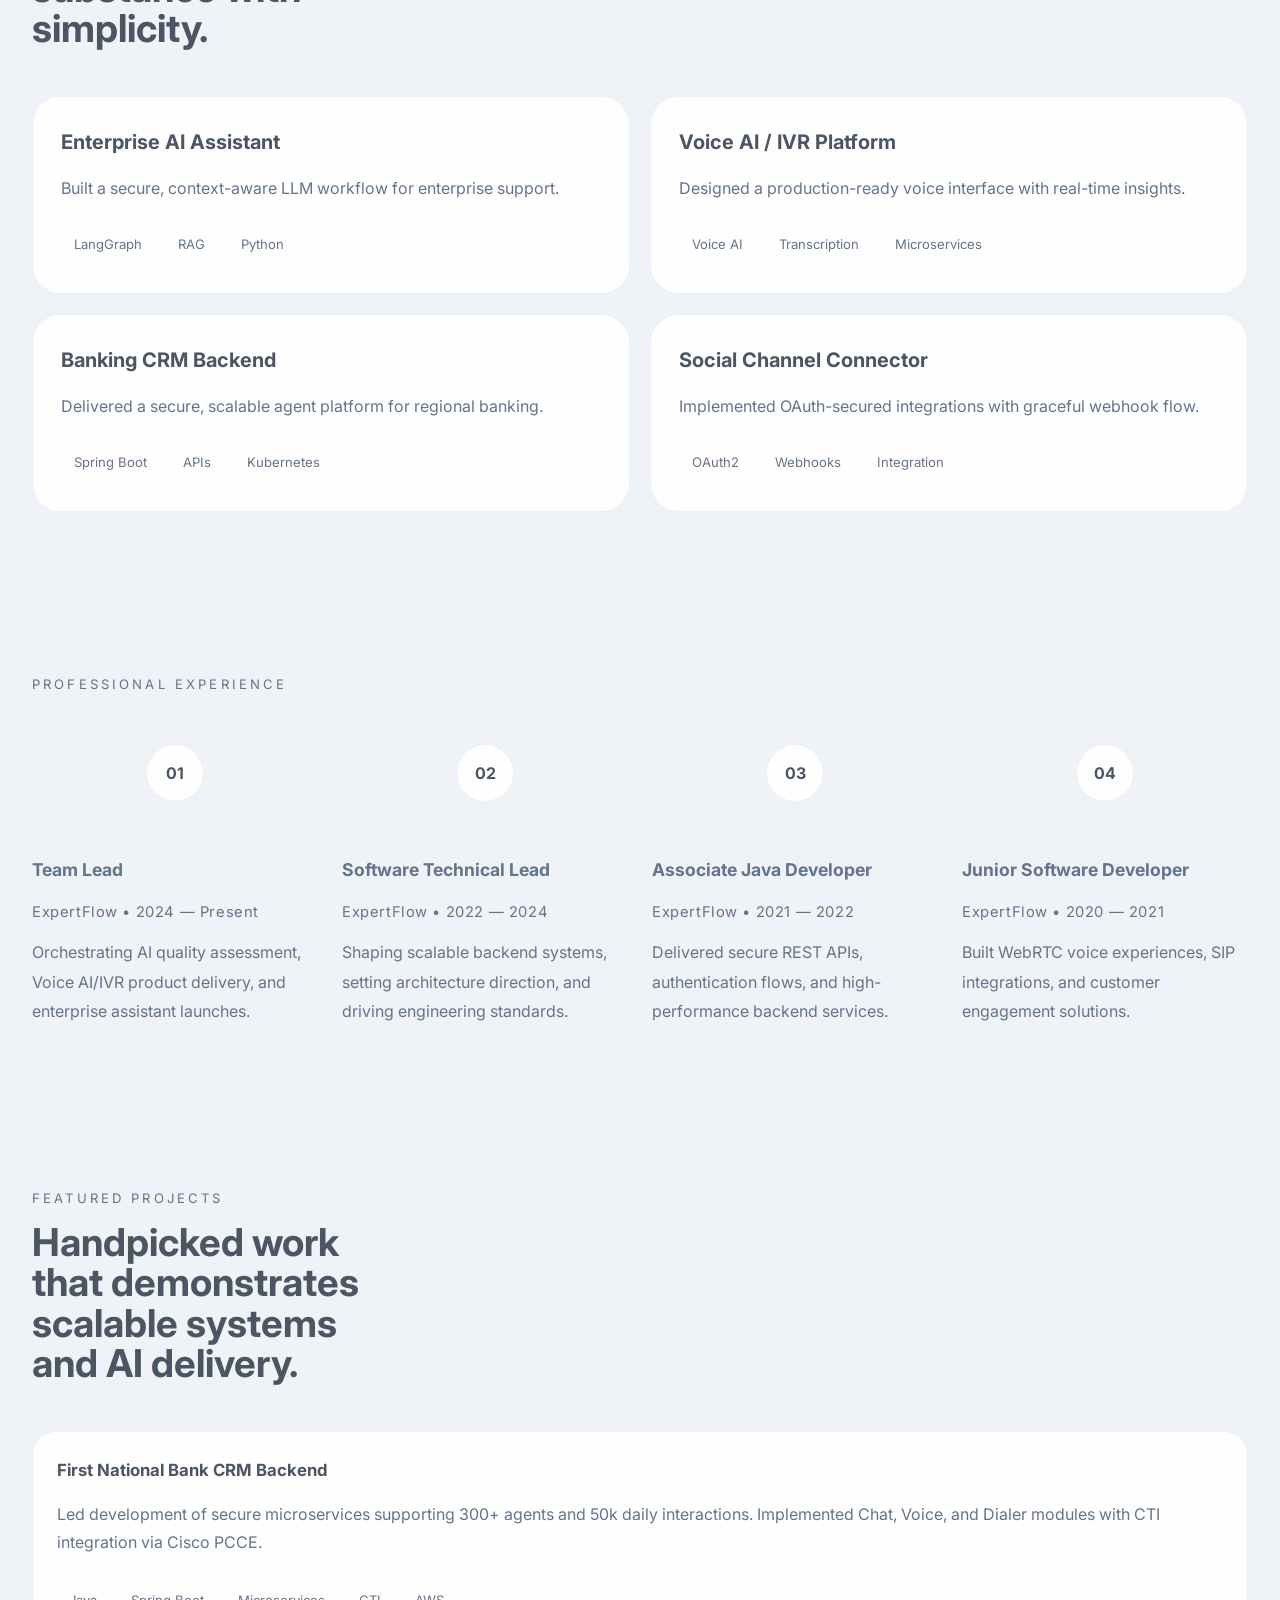
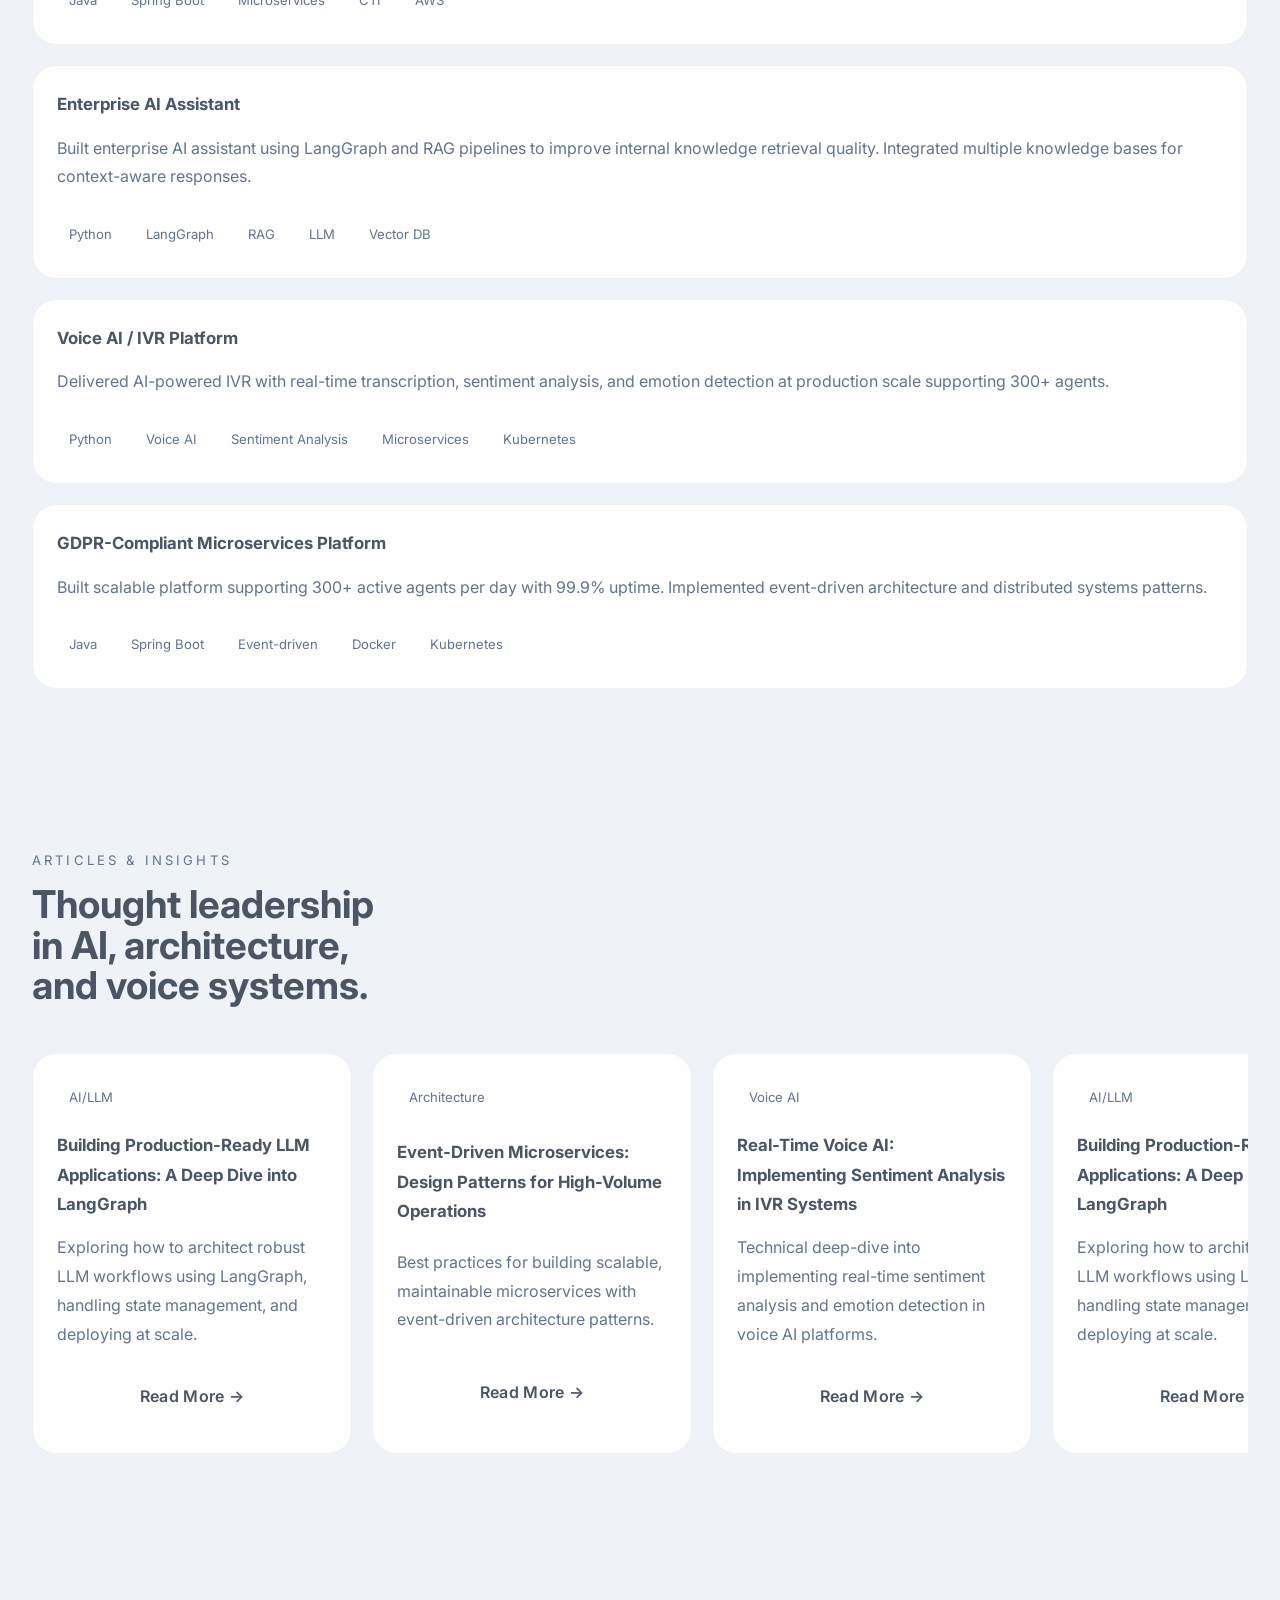
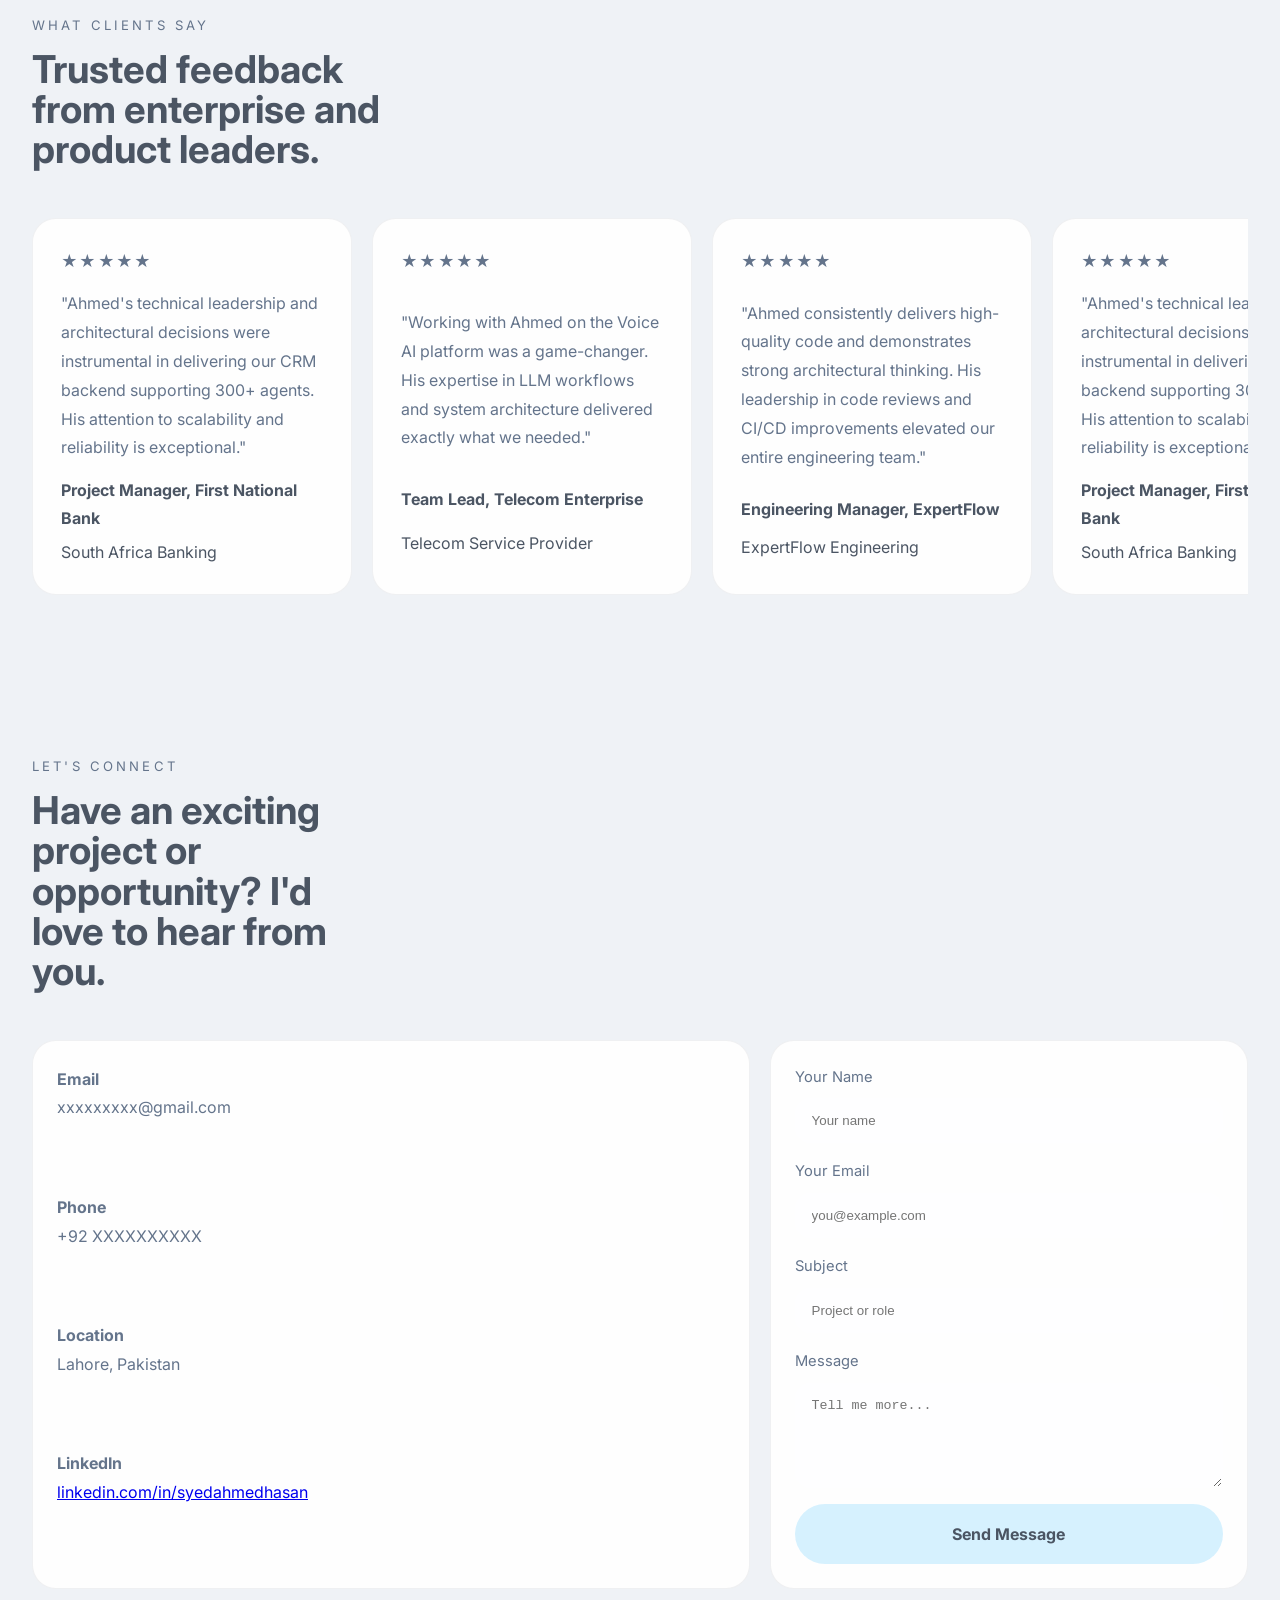
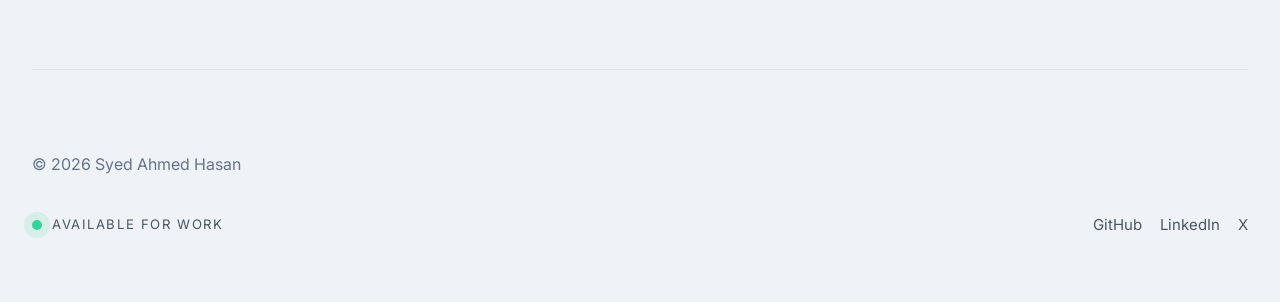
==== commit 9617e7dc: "adjust css" ====
--- a/public/portfolio.html
+++ b/public/portfolio.html
@@ -22,16 +22,21 @@
     <div class="page-shell">
       <header class="topbar">
         <div class="brand">Syed Hasan</div>
-        <button class="menu-toggle" aria-label="Toggle navigation">
-          <span></span>
-          <span></span>
-          <span></span>
-        </button>
+        <div class="topbar-actions">
+          <button class="theme-toggle" id="theme-toggle" type="button" aria-label="Switch theme">Theme: System</button>
+          <button class="menu-toggle" aria-label="Toggle navigation">
+            <span></span>
+            <span></span>
+            <span></span>
+          </button>
+        </div>
         <nav class="nav-links" aria-label="Primary navigation">
           <a href="#work">Work</a>
           <a href="#skills">Skills</a>
           <a href="#experience">Experience</a>
           <a href="#about">About</a>
+          <a href="#insights">Blogs</a>
+          <a href="#testimonials">Testimonials</a>
           <a href="#footer">Contact</a>
         </nav>
       </header>
@@ -133,7 +138,7 @@
             <p class="section-label">Skills</p>
             <h2>Technical strength across AI, backend, and cloud systems.</h2>
           </div>
-          <div class="skills-grid">
+          <!-- <div class="skills-grid">
             <article class="skill-tile">
               <h3>AI &amp; LLM Engineering</h3>
               <p>LLM workflows, LangGraph, RAG pipelines, prompt engineering, and Voice AI at production scale.</p>
@@ -154,76 +159,123 @@
               <p>Team coaching, architectural review, product delivery, and cross-functional alignment.</p>
               <div class="skill-pill">90%</div>
             </article>
-          </div>
+          </div> -->
           <div class="skill-charts">
             <article class="chart-card">
               <p class="chart-title">Skill distribution</p>
               <div class="skill-distribution">
                 <div class="skill-distribution-row">
                   <div class="radial-skill">
-                    <!-- <span>AI</span> -->
                     <strong>92%</strong>
                   </div>
                   <div class="skill-tile mini">
                     <h3>AI &amp; LLM Engineering</h3>
-                    <!-- <p>LLM workflows, LangGraph, RAG pipelines, prompt engineering, and Voice AI at production scale.</p> -->
+                    <ul class="skills-grid">
+                      <li>LLM Workflows</li>
+                      <li>LangGraph</li>
+                      <li>RAG Pipelines</li>
+                      <li>Prompt Engineering</li>
+                      <li>Voice AI / IVR</li>
+                      <li>Generative AI</li>
+                    </ul>
                   </div>
                 </div>
                 <div class="skill-distribution-row">
                   <div class="radial-skill">
-                    <!-- <span>Backend</span> -->
                     <strong>88%</strong>
                   </div>
                   <div class="skill-tile mini">
-                    <h3>Backend Architecture</h3>
-                    <p>Microservices, event-driven design, secure API ecosystems, and scalability for enterprise loads.</p>
+                    <h3>Languages &amp; Frameworks</h3>
+                    <ul class="skills-grid">
+                      <li>Python</li>
+                      <li>Java</li>
+                      <li>Spring Boot</li>
+                      <li>React</li>
+                      <li>REST APIs</li>
+                      <li>Node.js</li>
+                    </ul>
                   </div>
                 </div>
                 <div class="skill-distribution-row">
                   <div class="radial-skill">
-                    <!-- <span>Cloud</span> -->
                     <strong>85%</strong>
                   </div>
                   <div class="skill-tile mini">
-                    <h3>Cloud &amp; DevOps</h3>
-                    <p>CI/CD, container orchestration, Kubernetes, observability, and hardened release pipelines.</p>
-                  </div>
-                </div>
-                <div class="skill-distribution-row">
-                  <div class="radial-skill">
-                    <!-- <span>Lead</span> -->
-                    <strong>90%</strong>
-                  </div>
-                  <div class="skill-tile mini">
-                    <h3>Systems Leadership</h3>
-                    <p>Team coaching, architectural review, product delivery, and cross-functional alignment.</p>
-                  </div>
-                </div>
-              </div>
-            </article>
-            <article class="chart-card">
-              <p class="chart-title">Core strengths</p>
-              <div class="skill-bars">
-                <div class="skill-row">
-                  <span>LLM &amp; RAG</span>
-                  <div class="bar-track"><div class="bar-fill fill-92"></div></div>
-                </div>
-                <div class="skill-row">
-                  <span>Microservices</span>
-                  <div class="bar-track"><div class="bar-fill fill-80"></div></div>
-                </div>
-                <div class="skill-row">
-                  <span>Kubernetes</span>
-                  <div class="bar-track"><div class="bar-fill fill-75"></div></div>
-                </div>
-                <div class="skill-row">
-                  <span>CI/CD</span>
-                  <div class="bar-track"><div class="bar-fill fill-85"></div></div>
-                </div>
-              </div>
-            </article>
-          </div>
-          <div class="skills-list">
+                    <h3>Architecture &amp; Integrations</h3>
+                    <ul class="skills-grid">
+                      <li>Microservices</li>
+                      <li>Event-driven Architecture</li>
+                      <li>Distributed Systems</li>
+                      <li>Multi-tenant Systems</li>
+                      <li>OAuth2</li>
+                      <li>Webhooks</li>
+                    </ul>
+                  </div>
+                </div>
+              </div>
+            </article>
+            <div class="chart-stack">
+              <article class="chart-card">
+                <p class="chart-title">Core strengths</p>
+                <div class="skill-bars">
+                  <div class="skill-row">
+                    <span>LLM &amp; RAG</span>
+                    <div class="bar-track"><div class="bar-fill fill-92"></div></div>
+                  </div>
+                  <div class="skill-row">
+                    <span>Microservices</span>
+                    <div class="bar-track"><div class="bar-fill fill-80"></div></div>
+                  </div>
+                  <div class="skill-row">
+                    <span>Kubernetes</span>
+                    <div class="bar-track"><div class="bar-fill fill-75"></div></div>
+                  </div>
+                  <div class="skill-row">
+                    <span>CI/CD</span>
+                    <div class="bar-track"><div class="bar-fill fill-85"></div></div>
+                  </div>
+                </div>
+              </article>
+              <article class="chart-card">
+                <p class="chart-title">Operations &amp; tools</p>
+                <div class="skill-distribution">
+                  <div class="skill-distribution-row">
+                    <div class="radial-skill">
+                      <strong>90%</strong>
+                    </div>
+                    <div class="skill-tile mini">
+                      <h3>DevOps &amp; Cloud</h3>
+                      <ul class="skills-grid">
+                        <li>AWS</li>
+                        <li>Azure</li>
+                        <li>Docker</li>
+                        <li>Kubernetes</li>
+                        <li>CI/CD</li>
+                        <li>Helm</li>
+                      </ul>
+                    </div>
+                  </div>
+                  <div class="skill-distribution-row">
+                    <div class="radial-skill">
+                      <strong>90%</strong>
+                    </div>
+                    <div class="skill-tile mini">
+                      <h3>Databases &amp; Tools</h3>
+                      <ul class="skills-grid">
+                        <li>PostgreSQL</li>
+                        <li>MySQL</li>
+                        <li>Redis</li>
+                        <li>ActiveMQ</li>
+                        <li>Git</li>
+                        <li>Linux</li>
+                      </ul>
+                    </div>
+                  </div>
+                </div>
+              </article>
+            </div>
+          </div>
+          <!-- <div class="skills-list">
             <article class="skill-category">
               <h3>AI &amp; LLM Engineering</h3>
               <ul>
@@ -279,7 +331,7 @@
                 <li>Linux</li>
               </ul>
             </article>
-          </div>
+          </div> -->
         </section>
 
         <section id="work" class="section work">
@@ -330,7 +382,7 @@
         <section id="experience" class="section experience-flow">
           <div class="section-heading">
             <p class="section-label">Professional Experience</p>
-            <h2>A process-driven progression across design, architecture, delivery, and scaling.</h2>
+            <!-- <h2>A process-driven progression across design, architecture, delivery, and scaling.</h2> -->
           </div>
           <div class="flow-track" aria-label="Professional experience process flow">
             <article class="flow-step">
@@ -368,7 +420,7 @@
           </div>
         </section>
 
-        <section id="experience-detail" class="section experience-detail">
+        <!-- <section id="experience-detail" class="section experience-detail">
           <div class="section-heading">
             <p class="section-label">Detailed Experience</p>
             <h2>Role-specific highlights from every step in my engineering journey.</h2>
@@ -412,7 +464,7 @@
               </ul>
             </article>
           </div>
-        </section>
+        </section> -->
 
         <section id="projects" class="section projects">
           <div class="section-heading">
@@ -472,25 +524,45 @@
             <p class="section-label">Articles & Insights</p>
             <h2>Thought leadership in AI, architecture, and voice systems.</h2>
           </div>
-          <div class="insight-grid">
-            <article class="insight-card">
-              <span class="tag">AI/LLM</span>
-              <h3>Building Production-Ready LLM Applications: A Deep Dive into LangGraph</h3>
-              <p>Exploring how to architect robust LLM workflows using LangGraph, handling state management, and deploying at scale.</p>
-              <a href="#" class="button">Read More →</a>
-            </article>
-            <article class="insight-card">
-              <span class="tag">Architecture</span>
-              <h3>Event-Driven Microservices: Design Patterns for High-Volume Operations</h3>
-              <p>Best practices for building scalable, maintainable microservices with event-driven architecture patterns.</p>
-              <a href="#" class="button">Read More →</a>
-            </article>
-            <article class="insight-card">
-              <span class="tag">Voice AI</span>
-              <h3>Real-Time Voice AI: Implementing Sentiment Analysis in IVR Systems</h3>
-              <p>Technical deep-dive into implementing real-time sentiment analysis and emotion detection in voice AI platforms.</p>
-              <a href="#" class="button">Read More →</a>
-            </article>
+          <div class="insight-carousel">
+            <div class="carousel-track">
+              <article class="insight-card">
+                <span class="tag">AI/LLM</span>
+                <h3>Building Production-Ready LLM Applications: A Deep Dive into LangGraph</h3>
+                <p>Exploring how to architect robust LLM workflows using LangGraph, handling state management, and deploying at scale.</p>
+                <a href="#" class="button">Read More →</a>
+              </article>
+              <article class="insight-card">
+                <span class="tag">Architecture</span>
+                <h3>Event-Driven Microservices: Design Patterns for High-Volume Operations</h3>
+                <p>Best practices for building scalable, maintainable microservices with event-driven architecture patterns.</p>
+                <a href="#" class="button">Read More →</a>
+              </article>
+              <article class="insight-card">
+                <span class="tag">Voice AI</span>
+                <h3>Real-Time Voice AI: Implementing Sentiment Analysis in IVR Systems</h3>
+                <p>Technical deep-dive into implementing real-time sentiment analysis and emotion detection in voice AI platforms.</p>
+                <a href="#" class="button">Read More →</a>
+              </article>
+              <article class="insight-card">
+                <span class="tag">AI/LLM</span>
+                <h3>Building Production-Ready LLM Applications: A Deep Dive into LangGraph</h3>
+                <p>Exploring how to architect robust LLM workflows using LangGraph, handling state management, and deploying at scale.</p>
+                <a href="#" class="button">Read More →</a>
+              </article>
+              <article class="insight-card">
+                <span class="tag">Architecture</span>
+                <h3>Event-Driven Microservices: Design Patterns for High-Volume Operations</h3>
+                <p>Best practices for building scalable, maintainable microservices with event-driven architecture patterns.</p>
+                <a href="#" class="button">Read More →</a>
+              </article>
+              <article class="insight-card">
+                <span class="tag">Voice AI</span>
+                <h3>Real-Time Voice AI: Implementing Sentiment Analysis in IVR Systems</h3>
+                <p>Technical deep-dive into implementing real-time sentiment analysis and emotion detection in voice AI platforms.</p>
+                <a href="#" class="button">Read More →</a>
+              </article>
+            </div>
           </div>
         </section>
 
@@ -499,31 +571,57 @@
             <p class="section-label">What Clients Say</p>
             <h2>Trusted feedback from enterprise and product leaders.</h2>
           </div>
-          <div class="testimonial-grid">
-            <article class="testimonial-card">
-              <p class="testimonial-rating">★★★★★</p>
-              <p>"Ahmed's technical leadership and architectural decisions were instrumental in delivering our CRM backend supporting 300+ agents. His attention to scalability and reliability is exceptional."</p>
-              <div class="testimonial-author">
-                <strong>Project Manager, First National Bank</strong>
-                <span>South Africa Banking</span>
-              </div>
-            </article>
-            <article class="testimonial-card">
-              <p class="testimonial-rating">★★★★★</p>
-              <p>"Working with Ahmed on the Voice AI platform was a game-changer. His expertise in LLM workflows and system architecture delivered exactly what we needed."</p>
-              <div class="testimonial-author">
-                <strong>Team Lead, Telecom Enterprise</strong>
-                <span>Telecom Service Provider</span>
-              </div>
-            </article>
-            <article class="testimonial-card">
-              <p class="testimonial-rating">★★★★★</p>
-              <p>"Ahmed consistently delivers high-quality code and demonstrates strong architectural thinking. His leadership in code reviews and CI/CD improvements elevated our entire engineering team."</p>
-              <div class="testimonial-author">
-                <strong>Engineering Manager, ExpertFlow</strong>
-                <span>ExpertFlow Engineering</span>
-              </div>
-            </article>
+          <div class="testimonial-marquee">
+            <div class="marquee-track">
+              <article class="testimonial-card">
+                <p class="testimonial-rating">★★★★★</p>
+                <p>"Ahmed's technical leadership and architectural decisions were instrumental in delivering our CRM backend supporting 300+ agents. His attention to scalability and reliability is exceptional."</p>
+                <div class="testimonial-author">
+                  <strong>Project Manager, First National Bank</strong>
+                  <span>South Africa Banking</span>
+                </div>
+              </article>
+              <article class="testimonial-card">
+                <p class="testimonial-rating">★★★★★</p>
+                <p>"Working with Ahmed on the Voice AI platform was a game-changer. His expertise in LLM workflows and system architecture delivered exactly what we needed."</p>
+                <div class="testimonial-author">
+                  <strong>Team Lead, Telecom Enterprise</strong>
+                  <span>Telecom Service Provider</span>
+                </div>
+              </article>
+              <article class="testimonial-card">
+                <p class="testimonial-rating">★★★★★</p>
+                <p>"Ahmed consistently delivers high-quality code and demonstrates strong architectural thinking. His leadership in code reviews and CI/CD improvements elevated our entire engineering team."</p>
+                <div class="testimonial-author">
+                  <strong>Engineering Manager, ExpertFlow</strong>
+                  <span>ExpertFlow Engineering</span>
+                </div>
+              </article>
+              <article class="testimonial-card">
+                <p class="testimonial-rating">★★★★★</p>
+                <p>"Ahmed's technical leadership and architectural decisions were instrumental in delivering our CRM backend supporting 300+ agents. His attention to scalability and reliability is exceptional."</p>
+                <div class="testimonial-author">
+                  <strong>Project Manager, First National Bank</strong>
+                  <span>South Africa Banking</span>
+                </div>
+              </article>
+              <article class="testimonial-card">
+                <p class="testimonial-rating">★★★★★</p>
+                <p>"Working with Ahmed on the Voice AI platform was a game-changer. His expertise in LLM workflows and system architecture delivered exactly what we needed."</p>
+                <div class="testimonial-author">
+                  <strong>Team Lead, Telecom Enterprise</strong>
+                  <span>Telecom Service Provider</span>
+                </div>
+              </article>
+              <article class="testimonial-card">
+                <p class="testimonial-rating">★★★★★</p>
+                <p>"Ahmed consistently delivers high-quality code and demonstrates strong architectural thinking. His leadership in code reviews and CI/CD improvements elevated our entire engineering team."</p>
+                <div class="testimonial-author">
+                  <strong>Engineering Manager, ExpertFlow</strong>
+                  <span>ExpertFlow Engineering</span>
+                </div>
+              </article>
+            </div>
           </div>
         </section>
 
--- a/public/styles.css
+++ b/public/styles.css
@@ -20,16 +20,41 @@
 @media (prefers-color-scheme: light) {
   :root {
     color-scheme: light;
-    --bg: #f8fafc;
-    --surface: rgba(255, 255, 255, 0.72);
-    --surface-strong: rgba(15, 23, 42, 0.06);
-    --text: #111827;
-    --muted: #475569;
-    --accent: #334155;
-    --border: rgba(15, 23, 42, 0.08);
-    --panel: rgba(255, 255, 255, 0.92);
-    --shadow: 0 35px 90px rgba(15, 23, 42, 0.08);
-  }
+    --bg: #eff2f6;
+    --surface: rgba(255, 255, 255, 0.82);
+    --surface-strong: rgba(15, 23, 42, 0.04);
+    --text: #4b5563;
+    --muted: #64748b;
+    --accent: #475569;
+    --border: rgba(15, 23, 42, 0.06);
+    --panel: rgba(255, 255, 255, 0.9);
+    --shadow: 0 35px 90px rgba(15, 23, 42, 0.05);
+  }
+}
+
+body[data-theme='light'] {
+  color-scheme: light;
+  --bg: #eff2f6;
+  --surface: rgba(255, 255, 255, 0.82);
+  --surface-strong: rgba(15, 23, 42, 0.04);
+  --text: #4b5563;
+  --muted: #64748b;
+  --accent: #475569;
+  --border: rgba(15, 23, 42, 0.06);
+  --panel: rgba(255, 255, 255, 0.9);
+  --shadow: 0 35px 90px rgba(15, 23, 42, 0.05);
+}
+
+body[data-theme='dark'] {
+  --bg: #09090b;
+  --surface: rgba(255, 255, 255, 0.04);
+  --surface-strong: rgba(255, 255, 255, 0.08);
+  --text: #fafafa;
+  --muted: #94a3b8;
+  --accent: #d8e0ff;
+  --border: rgba(255, 255, 255, 0.08);
+  --panel: rgba(15, 23, 42, 0.9);
+  --shadow: 0 45px 120px rgba(0, 0, 0, 0.28);
 }
 
 * {
@@ -192,6 +217,73 @@
   border-color: rgba(255, 255, 255, 0.27);
 }
 
+.theme-toggle {
+  display: inline-flex;
+  align-items: center;
+  justify-content: center;
+  padding: 12px 18px;
+  border-radius: 999px;
+  border: 1px solid rgba(255, 255, 255, 0.14);
+  background: rgba(255, 255, 255, 0.05);
+  color: var(--text);
+  cursor: pointer;
+  font-weight: 600;
+  letter-spacing: 0.02em;
+  transition: transform 150ms ease, background-color 150ms ease, border-color 150ms ease;
+}
+
+.theme-toggle:hover,
+.theme-toggle:focus-visible {
+  transform: translateY(-1px);
+  background: rgba(255, 255, 255, 0.1);
+  border-color: rgba(255, 255, 255, 0.24);
+}
+
+.topbar-actions {
+  display: flex;
+  align-items: center;
+  gap: 14px;
+}
+
+.chart-stack {
+  display: grid;
+  gap: 20px;
+}
+
+.insight-carousel,
+.testimonial-marquee {
+  overflow: hidden;
+  position: relative;
+}
+
+.carousel-track,
+.marquee-track {
+  display: flex;
+  gap: 20px;
+  align-items: stretch;
+  animation: marquee-scroll 28s linear infinite;
+}
+
+.carousel-track:hover,
+.marquee-track:hover {
+  animation-play-state: paused;
+}
+
+.carousel-track article,
+.marquee-track article {
+  flex: 0 0 320px;
+  min-width: 320px;
+}
+
+@keyframes marquee-scroll {
+  from {
+    transform: translateX(0);
+  }
+  to {
+    transform: translateX(-50%);
+  }
+}
+
 .section {
   padding: 80px 0;
 }
@@ -324,6 +416,11 @@
   grid-template-columns: 1.1fr 0.9fr;
   gap: 20px;
   margin-top: 24px;
+  align-items: start;
+}
+
+.skill-charts .chart-card {
+  align-self: start;
 }
 
 .chart-title {
@@ -349,6 +446,22 @@
 
 .skill-tile.mini {
   padding: 20px;
+}
+
+.skill-tile.mini .skills-grid {
+  display: grid;
+  grid-template-columns: repeat(3, minmax(0, 1fr));
+  gap: 10px;
+  list-style: none;
+  margin: 0;
+  padding: 0;
+}
+
+.skill-tile.mini .skills-grid li {
+  margin: 0;
+  color: var(--muted);
+  font-size: 0.95rem;
+  line-height: 1.8;
 }
 
 .skill-distribution-row .radial-skill {
@@ -403,7 +516,7 @@
 
 .radial-skill strong {
   color: var(--text);
-  font-size: 2rem;
+  font-size: 1.55rem;
   font-weight: 800;
 }
 
@@ -510,7 +623,7 @@
   padding: 18px 0;
 }
 
-.flow-step::before {
+/* .flow-step::before {
   content: "";
   position: absolute;
   left: 22px;
@@ -521,11 +634,11 @@
   background: linear-gradient(180deg, rgba(56, 189, 248, 0.95), rgba(59, 130, 246, 0.9));
   border: 3px solid var(--panel);
   transition: box-shadow 280ms ease;
-}
-
-.flow-step:hover::before {
+} */
+
+/* .flow-step:hover::before {
   box-shadow: 0 0 16px rgba(56, 189, 248, 0.4), inset 0 0 8px rgba(59, 130, 246, 0.2);
-}
+} */
 
 .step-marker {
   width: 58px;
@@ -1080,6 +1193,10 @@
   }
 
   .skill-distribution-row {
+    grid-template-columns: 1fr;
+  }
+
+  .skill-tile.mini .skills-grid {
     grid-template-columns: 1fr;
   }
 
